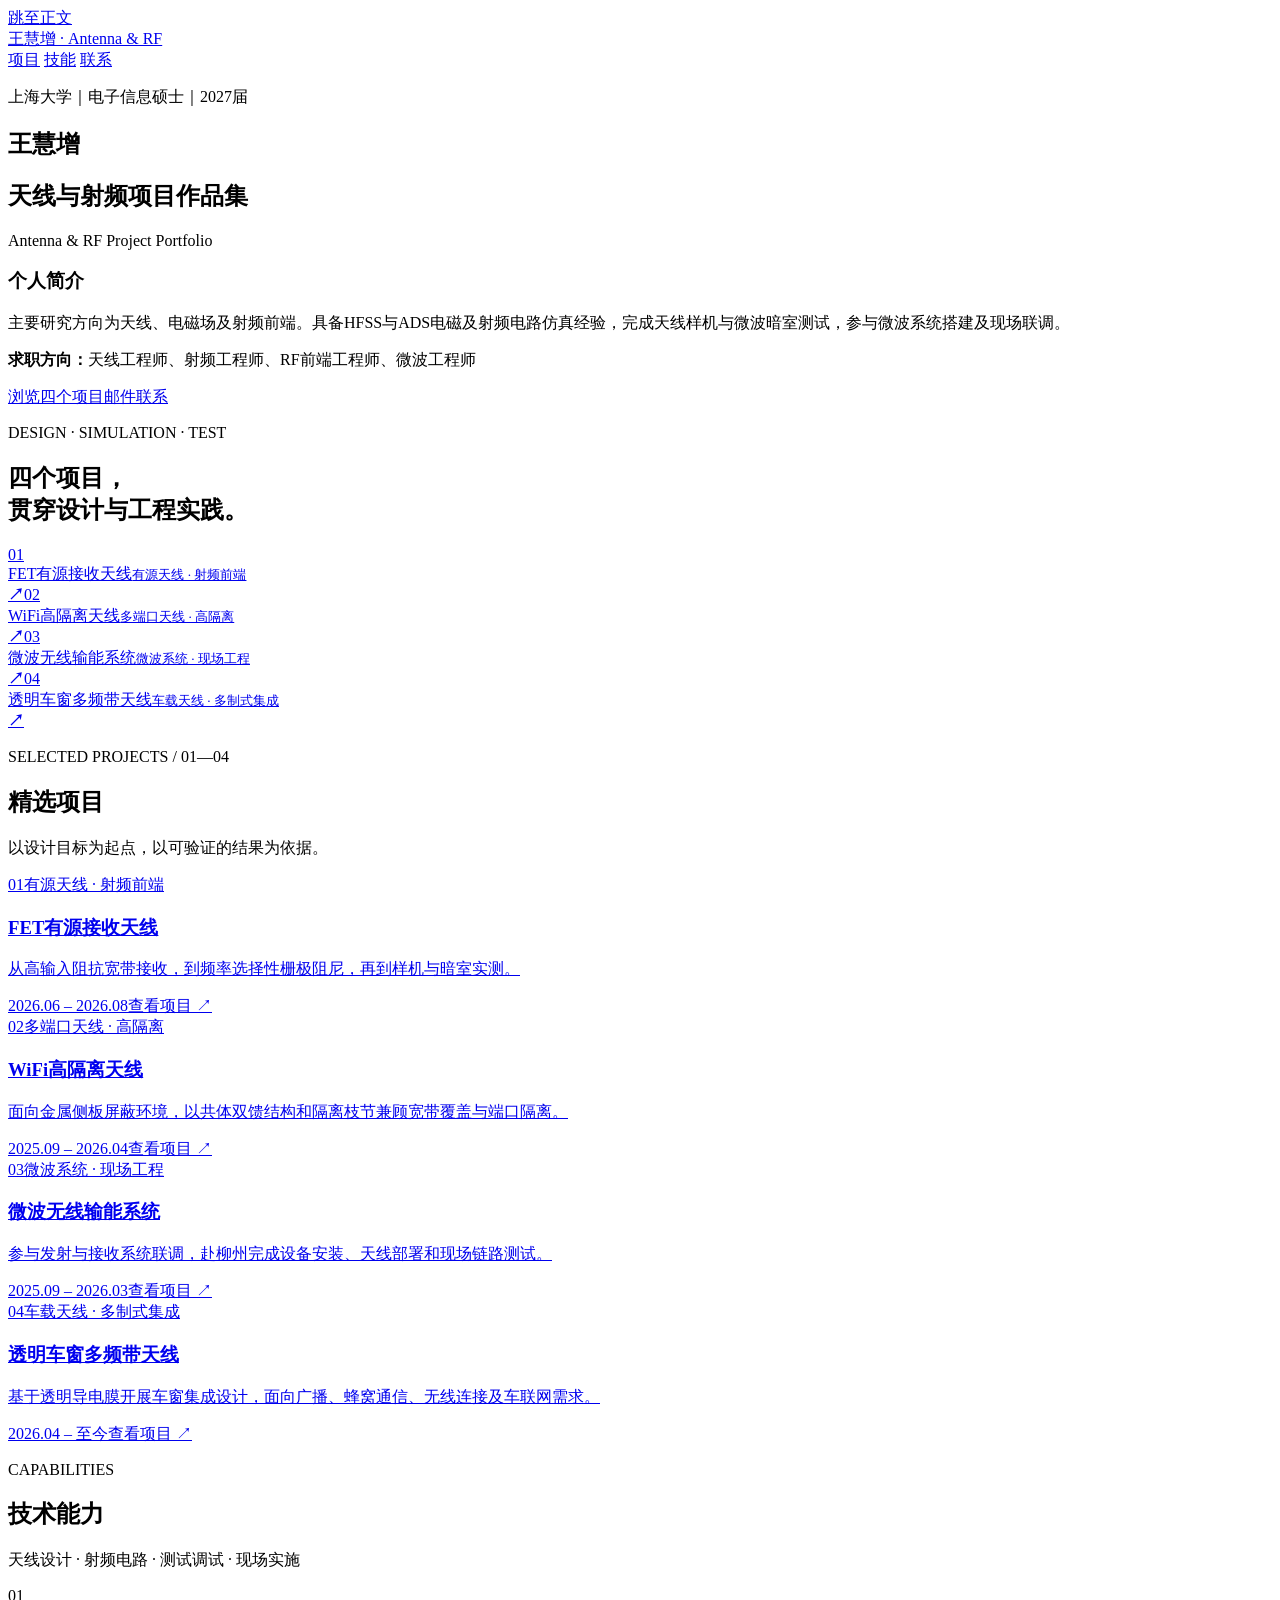
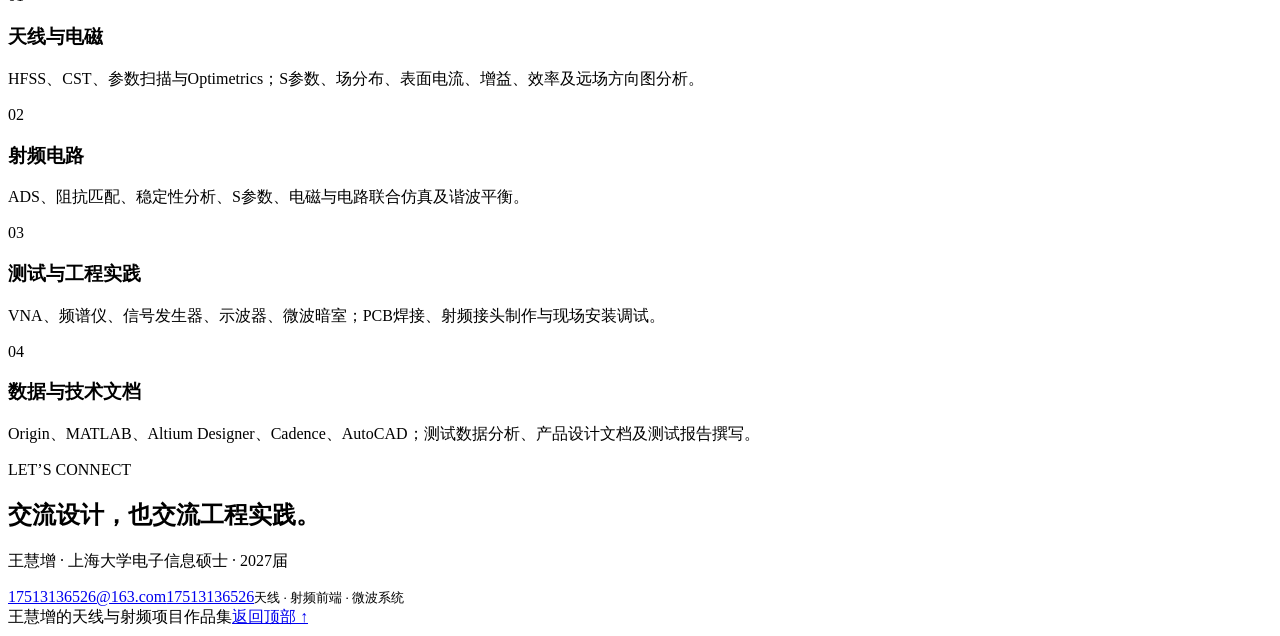
==== index.html @ b1d3c4d5 "Add root homepage, 404 and Pages deployment documentation" ====
<!doctype html>
<html lang="zh-CN">
<head>
<meta charset="utf-8">
<meta name="viewport" content="width=device-width, initial-scale=1">
<meta name="description" content="王慧增，上海大学电子信息硕士，2027届，天线、射频、RF前端及微波项目作品集。">
<meta name="theme-color" content="#183c60">
<title>王慧增｜天线与射频项目作品集</title>
<link rel="stylesheet" href="assets/css/style.css">
</head>
<body id="top">
<a class="skip" href="#main">跳至正文</a>
<header class="site-header">
      <div class="header-inner">
        <a class="brand" href="index.html">王慧增 <span>· Antenna &amp; RF</span></a>
        <nav aria-label="主导航">
          <a href="#projects">项目</a>
          <a href="#skills">技能</a>
          <a href="#contact">联系</a>
        </nav>
      </div>
    </header>
<main id="main">
<section class="hero container">
<div class="hero-copy">
          <p class="eyebrow">上海大学｜电子信息硕士｜2027届</p>
          <h1>王慧增</h1>
          <h2 class="portfolio-title">天线与射频项目作品集</h2>
          <p class="portfolio-subtitle" lang="en">Antenna &amp; RF Project Portfolio</p>
          <h3 class="intro-title">个人简介</h3>
          <p class="intro">主要研究方向为天线、电磁场及射频前端。具备HFSS与ADS电磁及射频电路仿真经验，完成天线样机与微波暗室测试，参与微波系统搭建及现场联调。</p>
          <p class="roles"><strong>求职方向：</strong>天线工程师、射频工程师、RF前端工程师、微波工程师</p>
          <div class="actions">
<a class="button primary" href="#projects">浏览四个项目</a><a class="button" href="mailto:17513136526@163.com">邮件联系</a>
</div>
        </div>
<aside class="hero-index" aria-label="项目能力概览">
<p class="eyebrow">DESIGN · SIMULATION · TEST</p>
<h2>四个项目，<br>贯穿设计与工程实践。</h2>
<a href="projects/active-antenna.html"><span>01</span>
<div>FET有源接收天线<small>有源天线 · 射频前端</small>
</div>
<b aria-hidden="true">↗</b></a><a href="projects/wifi-antenna.html"><span>02</span>
<div>WiFi高隔离天线<small>多端口天线 · 高隔离</small>
</div>
<b aria-hidden="true">↗</b></a><a href="projects/microwave-wpt.html"><span>03</span>
<div>微波无线输能系统<small>微波系统 · 现场工程</small>
</div>
<b aria-hidden="true">↗</b></a><a href="projects/vehicle-antenna.html"><span>04</span>
<div>透明车窗多频带天线<small>车载天线 · 多制式集成</small>
</div>
<b aria-hidden="true">↗</b></a></aside></section>
<section class="container project-section" id="projects">
<div class="section-heading">
<div>
<p class="eyebrow">SELECTED PROJECTS / 01—04</p>
<h2>精选项目</h2>
</div>
<p>以设计目标为起点，以可验证的结果为依据。</p>
</div>
<div class="project-grid">
<a class="project-card" href="projects/active-antenna.html">
<div class="card-top">
<span class="project-number">01</span><span>有源天线 · 射频前端</span>
</div>
<h3>FET有源接收天线</h3>
<p>从高输入阻抗宽带接收，到频率选择性栅极阻尼，再到样机与暗室实测。</p>
<div class="card-bottom">
<span>2026.06 – 2026.08</span><span class="card-link">查看项目 ↗</span>
</div></a><a class="project-card" href="projects/wifi-antenna.html">
<div class="card-top">
<span class="project-number">02</span><span>多端口天线 · 高隔离</span>
</div>
<h3>WiFi高隔离天线</h3>
<p>面向金属侧板屏蔽环境，以共体双馈结构和隔离枝节兼顾宽带覆盖与端口隔离。</p>
<div class="card-bottom">
<span>2025.09 – 2026.04</span><span class="card-link">查看项目 ↗</span>
</div></a><a class="project-card" href="projects/microwave-wpt.html">
<div class="card-top">
<span class="project-number">03</span><span>微波系统 · 现场工程</span>
</div>
<h3>微波无线输能系统</h3>
<p>参与发射与接收系统联调，赴柳州完成设备安装、天线部署和现场链路测试。</p>
<div class="card-bottom">
<span>2025.09 – 2026.03</span><span class="card-link">查看项目 ↗</span>
</div></a><a class="project-card" href="projects/vehicle-antenna.html">
<div class="card-top">
<span class="project-number">04</span><span>车载天线 · 多制式集成</span>
</div>
<h3>透明车窗多频带天线</h3>
<p>基于透明导电膜开展车窗集成设计，面向广播、蜂窝通信、无线连接及车联网需求。</p>
<div class="card-bottom">
<span>2026.04 – 至今</span><span class="card-link">查看项目 ↗</span>
</div></a>
</div></section>
<section class="skills-section" id="skills">
<div class="container">
<div class="section-heading">
<div>
<p class="eyebrow">CAPABILITIES</p>
<h2>技术能力</h2>
</div>
<p>天线设计 · 射频电路 · 测试调试 · 现场实施</p>
</div>
<div class="skill-grid">
<article><span>01</span>
<h3>天线与电磁</h3>
<p>HFSS、CST、参数扫描与Optimetrics；S参数、场分布、表面电流、增益、效率及远场方向图分析。</p></article><article><span>02</span>
<h3>射频电路</h3>
<p>ADS、阻抗匹配、稳定性分析、S参数、电磁与电路联合仿真及谐波平衡。</p></article><article><span>03</span>
<h3>测试与工程实践</h3>
<p>VNA、频谱仪、信号发生器、示波器、微波暗室；PCB焊接、射频接头制作与现场安装调试。</p></article><article><span>04</span>
<h3>数据与技术文档</h3>
<p>Origin、MATLAB、Altium Designer、Cadence、AutoCAD；测试数据分析、产品设计文档及测试报告撰写。</p></article>
</div>
</div></section></main>
<footer id="contact">
<div class="footer-inner">
<div>
<p class="eyebrow">LET’S CONNECT</p>
<h2>交流设计，也交流工程实践。</h2>
<p>王慧增 · 上海大学电子信息硕士 · 2027届</p>
</div>
<div class="contact">
<a href="mailto:17513136526@163.com">17513136526@163.com</a><a href="tel:17513136526">17513136526</a><small>天线 · 射频前端 · 微波系统</small>
</div>
</div>
<div class="footer-bottom">
<span>王慧增的天线与射频项目作品集</span><a href="#top">返回顶部 ↑</a>
</div></footer>
</body>
</html>
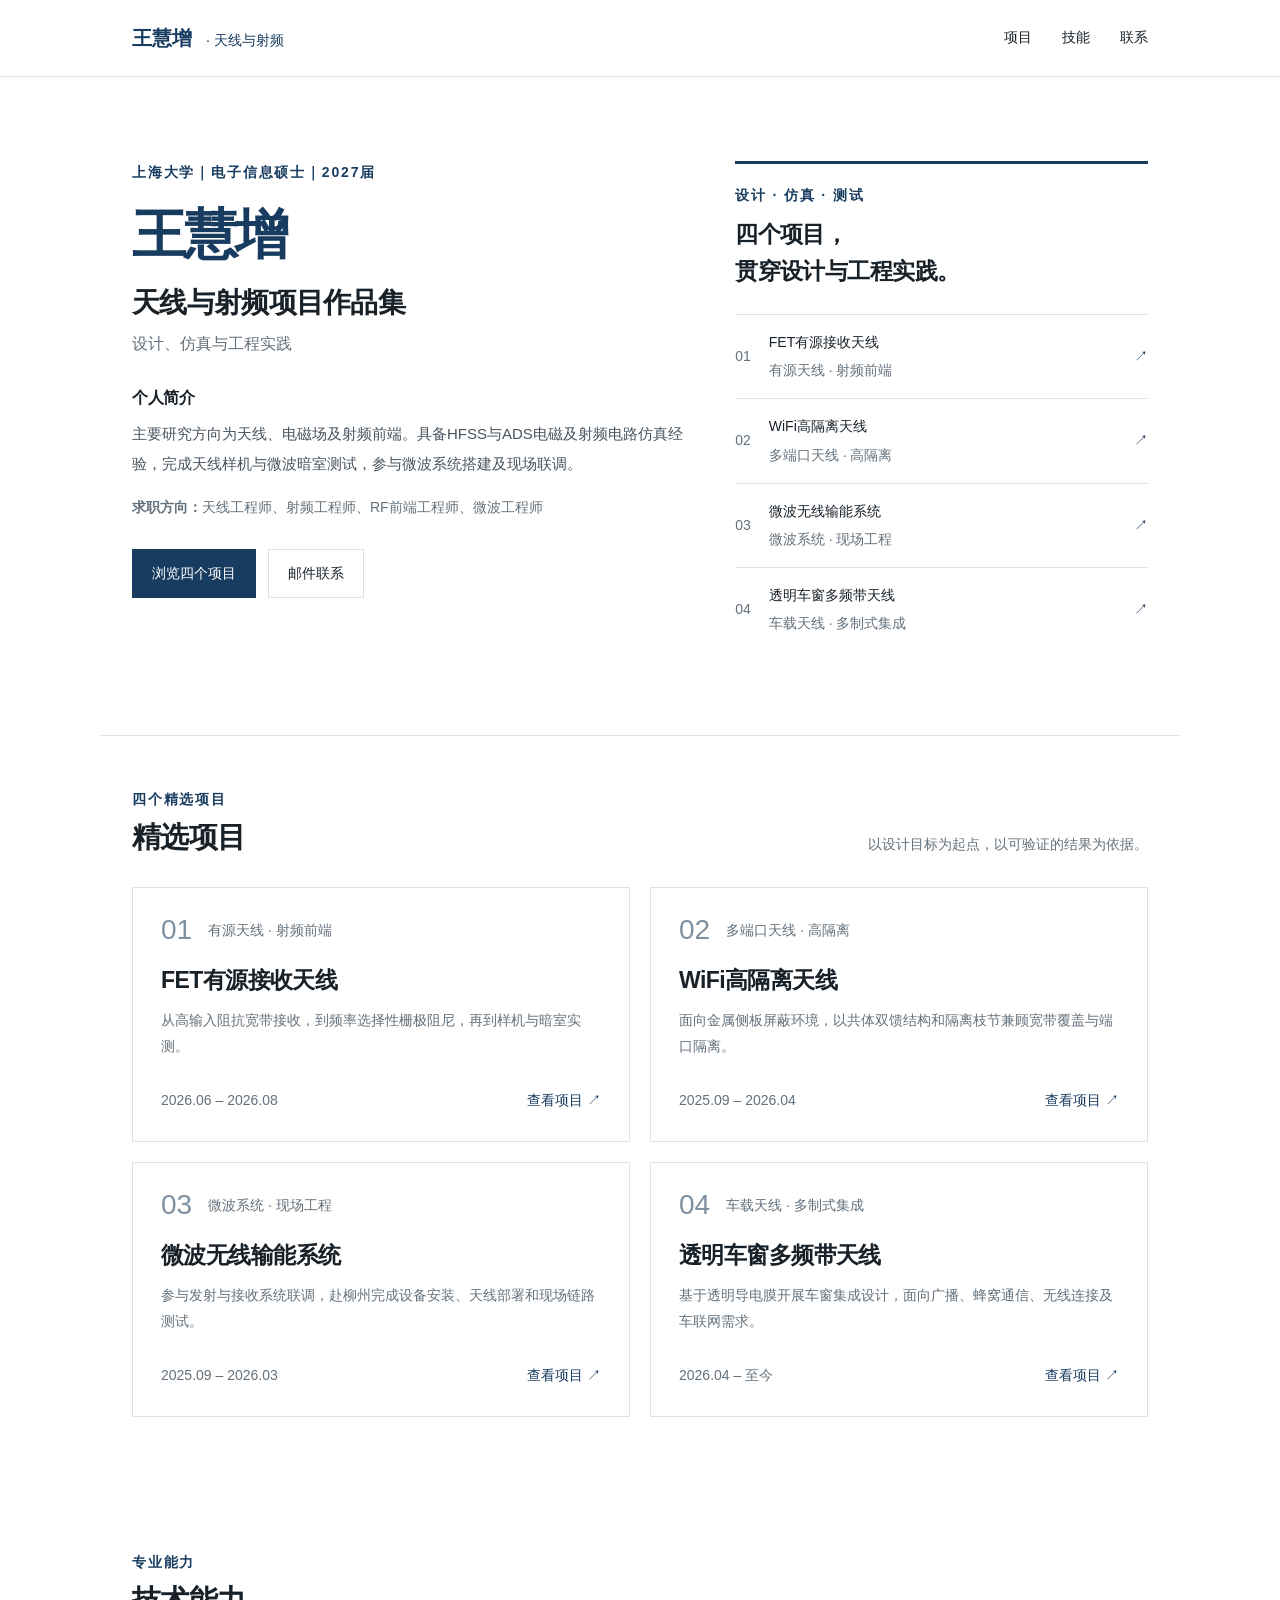
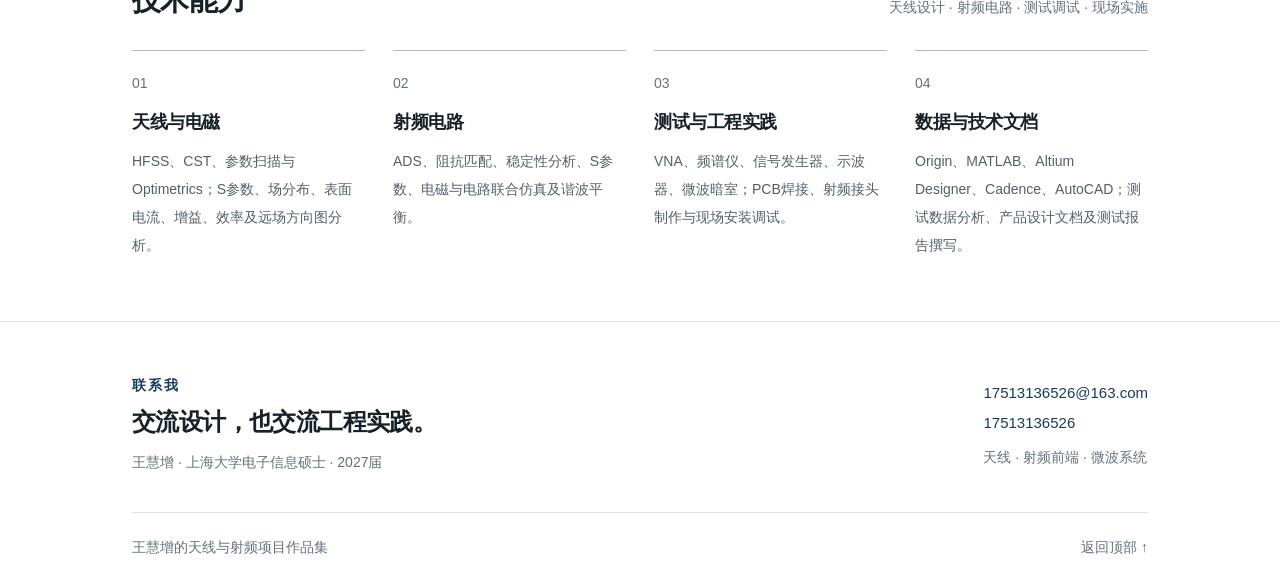
==== commit 546090d6: "将项目目录、文件名及作品集展示内容统一为中文" ====
--- a/index.html
+++ b/index.html
@@ -1,132 +1,132 @@
-<!doctype html>
-<html lang="zh-CN">
-<head>
-<meta charset="utf-8">
-<meta name="viewport" content="width=device-width, initial-scale=1">
-<meta name="description" content="王慧增，上海大学电子信息硕士，2027届，天线、射频、RF前端及微波项目作品集。">
-<meta name="theme-color" content="#183c60">
-<title>王慧增｜天线与射频项目作品集</title>
-<link rel="stylesheet" href="assets/css/style.css">
-</head>
-<body id="top">
-<a class="skip" href="#main">跳至正文</a>
-<header class="site-header">
-      <div class="header-inner">
-        <a class="brand" href="index.html">王慧增 <span>· Antenna &amp; RF</span></a>
-        <nav aria-label="主导航">
-          <a href="#projects">项目</a>
-          <a href="#skills">技能</a>
-          <a href="#contact">联系</a>
-        </nav>
-      </div>
-    </header>
-<main id="main">
-<section class="hero container">
-<div class="hero-copy">
-          <p class="eyebrow">上海大学｜电子信息硕士｜2027届</p>
-          <h1>王慧增</h1>
-          <h2 class="portfolio-title">天线与射频项目作品集</h2>
-          <p class="portfolio-subtitle" lang="en">Antenna &amp; RF Project Portfolio</p>
-          <h3 class="intro-title">个人简介</h3>
-          <p class="intro">主要研究方向为天线、电磁场及射频前端。具备HFSS与ADS电磁及射频电路仿真经验，完成天线样机与微波暗室测试，参与微波系统搭建及现场联调。</p>
-          <p class="roles"><strong>求职方向：</strong>天线工程师、射频工程师、RF前端工程师、微波工程师</p>
-          <div class="actions">
-<a class="button primary" href="#projects">浏览四个项目</a><a class="button" href="mailto:17513136526@163.com">邮件联系</a>
-</div>
-        </div>
-<aside class="hero-index" aria-label="项目能力概览">
-<p class="eyebrow">DESIGN · SIMULATION · TEST</p>
-<h2>四个项目，<br>贯穿设计与工程实践。</h2>
-<a href="projects/active-antenna.html"><span>01</span>
-<div>FET有源接收天线<small>有源天线 · 射频前端</small>
-</div>
-<b aria-hidden="true">↗</b></a><a href="projects/wifi-antenna.html"><span>02</span>
-<div>WiFi高隔离天线<small>多端口天线 · 高隔离</small>
-</div>
-<b aria-hidden="true">↗</b></a><a href="projects/microwave-wpt.html"><span>03</span>
-<div>微波无线输能系统<small>微波系统 · 现场工程</small>
-</div>
-<b aria-hidden="true">↗</b></a><a href="projects/vehicle-antenna.html"><span>04</span>
-<div>透明车窗多频带天线<small>车载天线 · 多制式集成</small>
-</div>
-<b aria-hidden="true">↗</b></a></aside></section>
-<section class="container project-section" id="projects">
-<div class="section-heading">
-<div>
-<p class="eyebrow">SELECTED PROJECTS / 01—04</p>
-<h2>精选项目</h2>
-</div>
-<p>以设计目标为起点，以可验证的结果为依据。</p>
-</div>
-<div class="project-grid">
-<a class="project-card" href="projects/active-antenna.html">
-<div class="card-top">
-<span class="project-number">01</span><span>有源天线 · 射频前端</span>
-</div>
-<h3>FET有源接收天线</h3>
-<p>从高输入阻抗宽带接收，到频率选择性栅极阻尼，再到样机与暗室实测。</p>
-<div class="card-bottom">
-<span>2026.06 – 2026.08</span><span class="card-link">查看项目 ↗</span>
-</div></a><a class="project-card" href="projects/wifi-antenna.html">
-<div class="card-top">
-<span class="project-number">02</span><span>多端口天线 · 高隔离</span>
-</div>
-<h3>WiFi高隔离天线</h3>
-<p>面向金属侧板屏蔽环境，以共体双馈结构和隔离枝节兼顾宽带覆盖与端口隔离。</p>
-<div class="card-bottom">
-<span>2025.09 – 2026.04</span><span class="card-link">查看项目 ↗</span>
-</div></a><a class="project-card" href="projects/microwave-wpt.html">
-<div class="card-top">
-<span class="project-number">03</span><span>微波系统 · 现场工程</span>
-</div>
-<h3>微波无线输能系统</h3>
-<p>参与发射与接收系统联调，赴柳州完成设备安装、天线部署和现场链路测试。</p>
-<div class="card-bottom">
-<span>2025.09 – 2026.03</span><span class="card-link">查看项目 ↗</span>
-</div></a><a class="project-card" href="projects/vehicle-antenna.html">
-<div class="card-top">
-<span class="project-number">04</span><span>车载天线 · 多制式集成</span>
-</div>
-<h3>透明车窗多频带天线</h3>
-<p>基于透明导电膜开展车窗集成设计，面向广播、蜂窝通信、无线连接及车联网需求。</p>
-<div class="card-bottom">
-<span>2026.04 – 至今</span><span class="card-link">查看项目 ↗</span>
-</div></a>
-</div></section>
-<section class="skills-section" id="skills">
-<div class="container">
-<div class="section-heading">
-<div>
-<p class="eyebrow">CAPABILITIES</p>
-<h2>技术能力</h2>
-</div>
-<p>天线设计 · 射频电路 · 测试调试 · 现场实施</p>
-</div>
-<div class="skill-grid">
-<article><span>01</span>
-<h3>天线与电磁</h3>
-<p>HFSS、CST、参数扫描与Optimetrics；S参数、场分布、表面电流、增益、效率及远场方向图分析。</p></article><article><span>02</span>
-<h3>射频电路</h3>
-<p>ADS、阻抗匹配、稳定性分析、S参数、电磁与电路联合仿真及谐波平衡。</p></article><article><span>03</span>
-<h3>测试与工程实践</h3>
-<p>VNA、频谱仪、信号发生器、示波器、微波暗室；PCB焊接、射频接头制作与现场安装调试。</p></article><article><span>04</span>
-<h3>数据与技术文档</h3>
-<p>Origin、MATLAB、Altium Designer、Cadence、AutoCAD；测试数据分析、产品设计文档及测试报告撰写。</p></article>
-</div>
-</div></section></main>
-<footer id="contact">
-<div class="footer-inner">
-<div>
-<p class="eyebrow">LET’S CONNECT</p>
-<h2>交流设计，也交流工程实践。</h2>
-<p>王慧增 · 上海大学电子信息硕士 · 2027届</p>
-</div>
-<div class="contact">
-<a href="mailto:17513136526@163.com">17513136526@163.com</a><a href="tel:17513136526">17513136526</a><small>天线 · 射频前端 · 微波系统</small>
-</div>
-</div>
-<div class="footer-bottom">
-<span>王慧增的天线与射频项目作品集</span><a href="#top">返回顶部 ↑</a>
-</div></footer>
-</body>
-</html>
+<!doctype html>
+<html lang="zh-CN">
+<head>
+<meta charset="utf-8">
+<meta name="viewport" content="width=device-width, initial-scale=1">
+<meta name="description" content="王慧增，上海大学电子信息硕士，2027届，天线、射频、RF前端及微波项目作品集。">
+<meta name="theme-color" content="#183c60">
+<title>王慧增｜天线与射频项目作品集</title>
+<link rel="stylesheet" href="资源/样式/网站样式.css">
+</head>
+<body id="top">
+<a class="skip" href="#main">跳至正文</a>
+<header class="site-header">
+      <div class="header-inner">
+        <a class="brand" href="index.html">王慧增 <span>· 天线与射频</span></a>
+        <nav aria-label="主导航">
+          <a href="#projects">项目</a>
+          <a href="#skills">技能</a>
+          <a href="#contact">联系</a>
+        </nav>
+      </div>
+    </header>
+<main id="main">
+<section class="hero container">
+<div class="hero-copy">
+          <p class="eyebrow">上海大学｜电子信息硕士｜2027届</p>
+          <h1>王慧增</h1>
+          <h2 class="portfolio-title">天线与射频项目作品集</h2>
+          <p class="portfolio-subtitle">设计、仿真与工程实践</p>
+          <h3 class="intro-title">个人简介</h3>
+          <p class="intro">主要研究方向为天线、电磁场及射频前端。具备HFSS与ADS电磁及射频电路仿真经验，完成天线样机与微波暗室测试，参与微波系统搭建及现场联调。</p>
+          <p class="roles"><strong>求职方向：</strong>天线工程师、射频工程师、RF前端工程师、微波工程师</p>
+          <div class="actions">
+<a class="button primary" href="#projects">浏览四个项目</a><a class="button" href="mailto:17513136526@163.com">邮件联系</a>
+</div>
+        </div>
+<aside class="hero-index" aria-label="项目能力概览">
+<p class="eyebrow">设计 · 仿真 · 测试</p>
+<h2>四个项目，<br>贯穿设计与工程实践。</h2>
+<a href="项目/有源接收天线.html"><span>01</span>
+<div>FET有源接收天线<small>有源天线 · 射频前端</small>
+</div>
+<b aria-hidden="true">↗</b></a><a href="项目/无线网络高隔离天线.html"><span>02</span>
+<div>WiFi高隔离天线<small>多端口天线 · 高隔离</small>
+</div>
+<b aria-hidden="true">↗</b></a><a href="项目/微波无线输能.html"><span>03</span>
+<div>微波无线输能系统<small>微波系统 · 现场工程</small>
+</div>
+<b aria-hidden="true">↗</b></a><a href="项目/车载透明天线.html"><span>04</span>
+<div>透明车窗多频带天线<small>车载天线 · 多制式集成</small>
+</div>
+<b aria-hidden="true">↗</b></a></aside></section>
+<section class="container project-section" id="projects">
+<div class="section-heading">
+<div>
+<p class="eyebrow">四个精选项目</p>
+<h2>精选项目</h2>
+</div>
+<p>以设计目标为起点，以可验证的结果为依据。</p>
+</div>
+<div class="project-grid">
+<a class="project-card" href="项目/有源接收天线.html">
+<div class="card-top">
+<span class="project-number">01</span><span>有源天线 · 射频前端</span>
+</div>
+<h3>FET有源接收天线</h3>
+<p>从高输入阻抗宽带接收，到频率选择性栅极阻尼，再到样机与暗室实测。</p>
+<div class="card-bottom">
+<span>2026.06 – 2026.08</span><span class="card-link">查看项目 ↗</span>
+</div></a><a class="project-card" href="项目/无线网络高隔离天线.html">
+<div class="card-top">
+<span class="project-number">02</span><span>多端口天线 · 高隔离</span>
+</div>
+<h3>WiFi高隔离天线</h3>
+<p>面向金属侧板屏蔽环境，以共体双馈结构和隔离枝节兼顾宽带覆盖与端口隔离。</p>
+<div class="card-bottom">
+<span>2025.09 – 2026.04</span><span class="card-link">查看项目 ↗</span>
+</div></a><a class="project-card" href="项目/微波无线输能.html">
+<div class="card-top">
+<span class="project-number">03</span><span>微波系统 · 现场工程</span>
+</div>
+<h3>微波无线输能系统</h3>
+<p>参与发射与接收系统联调，赴柳州完成设备安装、天线部署和现场链路测试。</p>
+<div class="card-bottom">
+<span>2025.09 – 2026.03</span><span class="card-link">查看项目 ↗</span>
+</div></a><a class="project-card" href="项目/车载透明天线.html">
+<div class="card-top">
+<span class="project-number">04</span><span>车载天线 · 多制式集成</span>
+</div>
+<h3>透明车窗多频带天线</h3>
+<p>基于透明导电膜开展车窗集成设计，面向广播、蜂窝通信、无线连接及车联网需求。</p>
+<div class="card-bottom">
+<span>2026.04 – 至今</span><span class="card-link">查看项目 ↗</span>
+</div></a>
+</div></section>
+<section class="skills-section" id="skills">
+<div class="container">
+<div class="section-heading">
+<div>
+<p class="eyebrow">专业能力</p>
+<h2>技术能力</h2>
+</div>
+<p>天线设计 · 射频电路 · 测试调试 · 现场实施</p>
+</div>
+<div class="skill-grid">
+<article><span>01</span>
+<h3>天线与电磁</h3>
+<p>HFSS、CST、参数扫描与Optimetrics；S参数、场分布、表面电流、增益、效率及远场方向图分析。</p></article><article><span>02</span>
+<h3>射频电路</h3>
+<p>ADS、阻抗匹配、稳定性分析、S参数、电磁与电路联合仿真及谐波平衡。</p></article><article><span>03</span>
+<h3>测试与工程实践</h3>
+<p>VNA、频谱仪、信号发生器、示波器、微波暗室；PCB焊接、射频接头制作与现场安装调试。</p></article><article><span>04</span>
+<h3>数据与技术文档</h3>
+<p>Origin、MATLAB、Altium Designer、Cadence、AutoCAD；测试数据分析、产品设计文档及测试报告撰写。</p></article>
+</div>
+</div></section></main>
+<footer id="contact">
+<div class="footer-inner">
+<div>
+<p class="eyebrow">联系我</p>
+<h2>交流设计，也交流工程实践。</h2>
+<p>王慧增 · 上海大学电子信息硕士 · 2027届</p>
+</div>
+<div class="contact">
+<a href="mailto:17513136526@163.com">17513136526@163.com</a><a href="tel:17513136526">17513136526</a><small>天线 · 射频前端 · 微波系统</small>
+</div>
+</div>
+<div class="footer-bottom">
+<span>王慧增的天线与射频项目作品集</span><a href="#top">返回顶部 ↑</a>
+</div></footer>
+</body>
+</html>
--- a/资源/样式/网站样式.css
+++ b/资源/样式/网站样式.css
@@ -0,0 +1,290 @@
+:root{--navy:#183c60;--ink:#182028;--muted:#64717c;--line:#dce2e7;--paper:#f5f7f9;--max:1080px}
+*{box-sizing:border-box}
+html{scroll-behavior:auto;scroll-padding-top:100px}
+body{margin:0;color:var(--ink);background:#fff;font-family:Arial,"Microsoft YaHei","Noto Sans SC",sans-serif;font-size:16px;line-height:1.8}
+a{color:inherit;text-decoration:none}
+button{font:inherit}
+a,button{-webkit-tap-highlight-color:transparent}
+a:focus-visible,button:focus-visible{outline:3px solid #337aaf;outline-offset:5px}
+h1,h2,h3,p,ul,dl,figure{margin:0}
+h1,h2,h3{font-weight:650;line-height:1.4;letter-spacing:-.025em}
+p+ p{margin-top:14px}
+ul{padding-left:22px}
+strong,b{font-weight:650}
+.container{max-width:var(--max);margin:auto;padding-left:32px;padding-right:32px}
+.skip{position:fixed;top:-100px;left:20px;background:var(--navy);color:white;padding:12px 20px;z-index:99}
+.skip:focus{top:10px}
+.site-header{position:sticky;top:0;background:rgba(255,255,255,.97);border-bottom:1px solid var(--line);z-index:10}
+.header-inner{max-width:var(--max);margin:auto;padding:20px 32px;display:flex;align-items:center;justify-content:space-between;gap:24px}
+.brand{display:flex;align-items:baseline;gap:14px;color:var(--navy);font-size:20px;font-weight:700;white-space:nowrap}
+.brand span{font-size:14px;letter-spacing:.16em;font-weight:500;color:var(--muted)}
+.site-header nav{display:flex;gap:30px;font-size:14px}
+.site-header nav a{border-bottom:1px solid transparent;padding:4px 0}
+.site-header nav a:hover,.site-header nav a[aria-current]{color:var(--navy);border-color:var(--navy)}
+.eyebrow{font-size:14px;line-height:1.6;letter-spacing:.13em;font-weight:600;color:var(--navy)}
+.hero{display:grid;grid-template-columns:1.35fr 1fr;gap:72px;padding-top:84px;padding-bottom:84px}
+.hero h1{font-size:clamp(34px,3.3vw,48px);line-height:1.4;letter-spacing:-.045em;margin:18px 0 24px;color:var(--navy)}
+.hero-name{font-size:20px;font-weight:650}
+.hero-name span{display:block;font-size:14px;font-weight:400;color:var(--muted);letter-spacing:.02em;margin-top:3px}
+.intro{max-width:570px;color:#48545f;font-size:15px;line-height:2;margin-top:24px}
+.roles{font-size:14px;color:var(--muted);margin-top:16px}
+.actions{display:flex;flex-wrap:wrap;gap:12px;margin-top:28px}
+.button{display:inline-flex;align-items:center;justify-content:center;gap:28px;font-size:14px;border:1px solid var(--line);padding:11px 19px;min-height:46px;transition:background .15s}
+.button:hover{background:var(--paper)}
+.button.primary{background:var(--navy);color:#fff;border-color:var(--navy)}
+.button.primary:hover{background:#24527c}
+.hero-index{border-top:3px solid var(--navy);padding-top:20px;align-self:center}
+.hero-index h2{font-size:23px;line-height:1.6;margin:10px 0 24px}
+.hero-index>a{display:flex;gap:18px;align-items:center;padding:15px 0;border-top:1px solid var(--line);font-size:14px}
+.hero-index>a>span{font-size:14px;color:var(--muted);font-variant-numeric:tabular-nums}
+.hero-index>a>div{flex:1}
+.hero-index small{display:block;font-size:14px;color:var(--muted);margin-top:3px}
+.hero-index b{font-weight:400;color:var(--navy)}
+.hero-index a:hover{color:var(--navy);background:var(--paper)}
+.project-section{border-top:1px solid var(--line);padding-top:52px;padding-bottom:72px}
+.section-heading{display:flex;align-items:end;justify-content:space-between;gap:30px;margin-bottom:30px}
+.section-heading h2{font-size:29px;margin-top:6px}
+.section-heading>p{font-size:14px;color:var(--muted)}
+.project-grid{display:grid;grid-template-columns:1fr 1fr;gap:20px}
+.project-card{border:1px solid var(--line);padding:28px;display:flex;flex-direction:column;transition:border-color .2s,background .2s;min-height:255px}
+.project-card:hover{border-color:var(--navy);background:#fbfcfd}
+.card-top{display:flex;align-items:center;gap:16px;font-size:14px;color:var(--muted)}
+.project-number{font-size:28px;line-height:1;color:#7e91a2;font-weight:400}
+.project-card h3{font-size:23px;margin:20px 0 10px}
+.project-card>p{color:var(--muted);font-size:14px;line-height:1.9;max-width:460px}
+.card-bottom{display:flex;justify-content:space-between;gap:12px;align-items:center;margin-top:auto;padding-top:24px;font-size:14px;color:var(--muted)}
+.card-link{color:var(--navy);font-size:14px}
+.skills-section{background:#fff;padding:62px 0}
+.skill-grid{display:grid;grid-template-columns:repeat(4,1fr);gap:28px}
+.skill-grid article{border-top:1px solid #aabac8;padding-top:18px}
+.skill-grid article>span{font-size:14px;color:var(--muted)}
+.skill-grid h3{font-size:18px;margin:12px 0}
+.skill-grid p{font-size:14px;line-height:2;color:#52606b}
+footer{border-top:1px solid var(--line);padding:52px 32px 0}
+.footer-inner,.footer-bottom{max-width:1016px;margin:auto}
+.footer-inner{display:flex;gap:40px;justify-content:space-between;align-items:center}
+.footer-inner h2{font-size:24px;margin:8px 0 12px}
+.footer-inner p:not(.eyebrow){font-size:14px;color:var(--muted)}
+.contact{display:flex;flex-direction:column;align-items:flex-start;gap:3px}
+.contact a{font-size:15px;color:var(--navy)}
+.contact a:hover{text-decoration:underline}
+.contact small{font-size:14px;color:var(--muted);margin-top:6px}
+.footer-bottom{border-top:1px solid var(--line);padding:22px 0;margin-top:36px;display:flex;justify-content:space-between;gap:20px;font-size:14px;color:var(--muted)}
+.back-link{display:inline-block;margin-top:35px;font-size:14px;color:var(--muted)}
+.back-link:hover{color:var(--navy)}
+.project-hero{padding:32px 0 46px;border-bottom:1px solid var(--line)}
+.project-hero h1{max-width:900px;font-size:clamp(28px,3.3vw,44px);line-height:1.45;color:var(--navy);margin:14px 0 20px}
+.project-summary{max-width:750px;color:#56636f;font-size:17px}
+.project-date{font-size:14px;color:var(--muted);margin-top:18px}
+.tags{display:flex;gap:8px;list-style:none;padding:0;flex-wrap:wrap;margin-top:18px}
+.tags li{background:var(--paper);padding:3px 10px;font-size:14px;color:var(--muted)}
+.metrics{display:grid;grid-template-columns:repeat(3,1fr);margin-top:38px;border-top:1px solid var(--line);padding-top:24px}
+.metrics>div{padding:0 20px;border-right:1px solid var(--line);display:flex;flex-direction:column-reverse;gap:6px}
+.metrics>div:first-child{padding-left:0}
+.metrics>div:last-child{border:0}
+.metrics dt{font-size:14px;color:var(--muted)}
+.metrics dd{font-size:26px;font-weight:650;line-height:1.45;margin:0;letter-spacing:-.03em}
+.detail-layout{display:grid;grid-template-columns:180px minmax(0,1fr);gap:56px;padding-top:44px}
+.toc{position:sticky;top:112px;align-self:start}
+.toc nav{display:flex;flex-direction:column;margin-top:16px}
+.toc a{font-size:14px;color:var(--muted);border-left:1px solid var(--line);padding:9px 14px}
+.toc a:hover,.toc a.is-active{color:var(--navy);border-color:var(--navy);background:var(--paper)}
+.detail-content{min-width:0}
+.detail-content>section{margin-bottom:48px;scroll-margin-top:108px}
+.detail-content h2{font-size:26px;color:var(--navy);margin-bottom:18px}
+.detail-content h3{font-size:18px;margin-bottom:16px}
+.detail-content p,.work-list{font-size:15px;line-height:2;color:#45525e}
+.work-list li{padding-left:5px;margin-bottom:10px}
+.formula{padding:16px 20px;border-left:2px solid var(--navy);background:var(--paper);font-family:Arial,"Microsoft YaHei","Noto Sans SC",sans-serif;font-size:18px!important;margin-top:20px!important}
+.evidence-heading{margin-bottom:24px}
+.evidence-heading h2{margin-bottom:6px}
+.evidence-heading p{font-size:14px;color:var(--muted)}
+.gallery-group{margin-bottom:30px}
+.gallery{display:grid;grid-template-columns:repeat(2,minmax(0,1fr));gap:22px 18px}
+.gallery.single{grid-template-columns:1fr}
+.media-stage{border:1px solid var(--line);background:#f8fafb;aspect-ratio:4/3;display:flex;align-items:center;justify-content:center;min-width:0;position:relative}
+.single .media-stage{aspect-ratio:16/8}
+.placeholder{text-align:center;max-width:90%;padding:20px}
+.placeholder span{display:block;text-transform:uppercase;font-size:14px;color:#758694;letter-spacing:.12em;margin-bottom:12px}
+.placeholder p{font-size:14px;color:#5b6e7d;line-height:1.7}
+.media figcaption{font-size:14px;line-height:1.8;color:var(--muted);padding-top:10px}
+.media figcaption b{font-size:14px;letter-spacing:.04em;color:var(--navy);margin-right:4px}
+.image-button{border:0;padding:0;width:100%;height:100%;background:white;cursor:zoom-in;display:flex;justify-content:center;align-items:center}
+.image-button img{width:100%;height:100%;object-fit:contain;display:block}
+.result-list{border-top:1px solid var(--line)}
+.result-list>div{display:grid;grid-template-columns:38% minmax(0,1fr);padding:13px 0;border-bottom:1px solid var(--line);gap:16px}
+.result-list dt{color:var(--muted);font-size:14px}
+.result-list dd{font-size:15px;font-weight:650;margin:0}
+.outcome{margin-top:20px!important;margin-bottom:28px}
+.system-flow{list-style:none;display:flex;padding:0;gap:20px;margin-top:24px;align-items:stretch}
+.system-flow li{position:relative;flex:1;min-width:0;border:1px solid #acbdcb;text-align:center;padding:15px 7px;font-size:14px;line-height:1.6;display:flex;justify-content:center;align-items:center}
+.system-flow li:not(:last-child):after{content:'→';position:absolute;right:-18px;color:var(--navy)}
+#method h3{margin-top:24px}
+.project-pagination{display:flex;justify-content:space-between;gap:24px;padding:25px 0 42px;border-top:1px solid var(--line);margin-top:16px}
+.project-pagination a{max-width:48%}
+.project-pagination a:last-child{text-align:right}
+.project-pagination small{display:block;font-size:14px;color:var(--muted);margin-bottom:7px}
+.project-pagination b{font-size:16px;font-weight:500}
+.project-pagination a:hover b{color:var(--navy)}
+.lightbox{border:none;max-width:94vw;max-height:94vh;width:min(1200px,94vw);padding:20px;background:white;overflow:auto}
+.lightbox::backdrop{background:rgba(15,26,37,.85)}
+.lightbox-bar{display:flex;justify-content:space-between;gap:25px;align-items:center;margin-bottom:16px}
+.lightbox-bar p{font-size:14px}
+.close-image{border:1px solid var(--line);background:white;padding:7px 15px;cursor:pointer;white-space:nowrap}
+.lightbox>img{max-height:73vh;max-width:100%;object-fit:contain;display:block;margin:auto}
+.lightbox-caption{font-size:14px;color:var(--muted);margin-top:12px!important}
+body.modal-open{overflow:hidden}
+
+@media(min-width:1500px){.hero{padding-top:100px;padding-bottom:100px}
+}
+@media(max-width:950px){.hero{gap:40px;grid-template-columns:1.2fr 1fr;padding-top:56px;padding-bottom:60px}
+.hero h1{font-size:36px}
+.hero-index h2{font-size:20px}
+.skill-grid{grid-template-columns:1fr 1fr;gap:30px}
+.detail-layout{grid-template-columns:140px minmax(0,1fr);gap:28px}
+.metrics dd{font-size:22px}
+}
+@media(max-width:700px){html{scroll-padding-top:95px}
+.container{padding-left:22px;padding-right:22px}
+.header-inner{padding:16px 22px;gap:18px}
+.brand{font-size:18px}
+.site-header nav{gap:18px;font-size:14px}
+.hero{grid-template-columns:1fr;gap:42px;padding-top:40px;padding-bottom:42px}
+.hero h1{font-size:35px;margin:16px 0 22px}
+.hero-name{font-size:18px}
+.hero-index{padding-top:18px}
+.hero-index h2{font-size:22px}
+.hero-index h2 br{display:none}
+.intro{font-size:14px}
+.roles{font-size:14px}
+.section-heading{display:block;margin-bottom:24px}
+.section-heading h2{font-size:25px}
+.section-heading>p{margin-top:12px;font-size:14px}
+.project-section{padding-top:35px;padding-bottom:42px}
+.project-grid{grid-template-columns:1fr;gap:14px}
+.project-card{padding:24px;min-height:245px}
+.project-card h3{font-size:23px}
+.project-card>p{font-size:14px}
+.skills-section{padding:40px 0}
+.skill-grid{gap:24px 20px}
+.skill-grid h3{font-size:17px}
+.skill-grid p{font-size:14px}
+.footer-inner{display:block}
+.footer-inner h2{font-size:22px}
+.contact{margin-top:28px}
+footer{padding:36px 22px 0}
+.footer-bottom{font-size:14px;align-items:center}
+.back-link{margin-top:24px}
+.project-hero{padding:24px 0 30px}
+.project-hero h1{font-size:30px;margin-bottom:16px}
+.project-summary{font-size:15px}
+.metrics{gap:14px;margin-top:26px;padding-top:20px}
+.metrics>div{border:0;padding:0;justify-content:flex-end}
+.metrics dd{font-size:19px;line-height:1.5;overflow-wrap:anywhere}
+.metrics dt{font-size:14px}
+.detail-layout{display:block;padding-top:24px}
+.toc{position:static;border-bottom:1px solid var(--line);padding-bottom:18px;margin-bottom:30px}
+.toc>.eyebrow{display:none}
+.toc nav{margin:0;flex-direction:row;gap:8px;flex-wrap:wrap}
+.toc a{border:1px solid var(--line);padding:5px 9px;font-size:14px}
+.detail-content>section{margin-bottom:35px}
+.detail-content h2{font-size:23px}
+.detail-content h3{font-size:17px}
+.detail-content p,.work-list{font-size:14px}
+.gallery{grid-template-columns:1fr;gap:20px}
+.single .media-stage{aspect-ratio:4/3}
+.result-list>div{grid-template-columns:36% minmax(0,1fr);gap:12px}
+.result-list dt{font-size:14px}
+.result-list dd{font-size:14px}
+.system-flow{flex-direction:column;gap:20px}
+.system-flow li{padding:12px}
+.system-flow li:not(:last-child):after{content:'↓';right:auto;bottom:-21px}
+.project-pagination b{font-size:14px}
+.project-pagination small{font-size:14px}
+.lightbox{padding:12px}
+.lightbox-bar p{font-size:14px}
+.lightbox-bar{gap:12px}
+}
+@media(prefers-reduced-motion:reduce){html{scroll-behavior:auto}
+*{transition:none!important}
+}
+@media print{.site-header,.toc,.back-link,.project-pagination,.actions,.footer-bottom,.lightbox,.skip{display:none!important}
+body{font-size:10pt}
+html{scroll-padding:0}
+.container{max-width:none;padding:0}
+.hero{padding:0;gap:30px}
+.hero h1{font-size:25pt}
+.project-hero{padding:0}
+.detail-layout{display:block}
+.detail-content>section{break-inside:avoid}
+.media{break-inside:avoid}
+.hero-index{border-top:1px solid}
+.project-grid{grid-template-columns:1fr 1fr}
+.project-card{min-height:0}
+.skills-section{padding:20px 0}
+.skill-grid{grid-template-columns:1fr 1fr}
+.project-section{padding:20px 0}
+.placeholder{padding:10px}
+.media-stage{aspect-ratio:16/8}
+.gallery{grid-template-columns:1fr 1fr}
+footer{padding:20px 0}
+.footer-inner h2{font-size:15pt}
+@page{size:A4;margin:15mm}
+}
+
+
+h1,h2{text-wrap:balance}
+
+
+@media(min-width:701px){.gallery .media:last-child:nth-child(odd){grid-column:1/-1}
+.gallery .media:last-child:nth-child(odd) .media-stage{aspect-ratio:16/8}
+}
+
+
+/* Shared navigation and direct HTML image replacement. */
+.brand span{display:inline;font-size:14px;letter-spacing:0;color:var(--navy)}
+
+.header-inner{flex-wrap:wrap}
+.site-header nav{flex-wrap:wrap}
+
+.hero h1{font-size:54px;margin:14px 0 10px}
+
+.portfolio-title{font-size:28px;color:var(--ink)}
+
+.portfolio-subtitle{font-size:16px;color:var(--muted);margin-top:8px}
+
+.intro-title{font-size:16px;margin-top:28px}
+.intro{margin-top:10px}
+
+.hero{gap:46px}
+.hero-copy,.hero-index,.metrics>div{min-width:0}
+
+.metrics{grid-template-columns:repeat(auto-fit,minmax(150px,1fr));gap:24px}
+
+.metrics>div{padding:0;border:0}
+.metrics dd{overflow-wrap:anywhere}
+
+.project-image{display:block;max-width:100%;width:100%;height:auto;object-fit:contain;margin:auto;border:1px solid var(--line)}
+
+.result-list dd,.contact a{overflow-wrap:anywhere}
+
+@media(max-width:700px){
+ .site-header{position:static}
+.header-inner{gap:12px;padding:16px 22px}
+
+ .brand{font-size:18px;gap:6px}
+.site-header nav{gap:24px;width:100%;font-size:14px}
+
+ .hero h1{font-size:42px}
+.portfolio-title{font-size:25px}
+.portfolio-subtitle{font-size:14px}
+
+ .skill-grid{grid-template-columns:1fr}
+.metrics{grid-template-columns:repeat(auto-fit,minmax(140px,1fr))}
+
+ .metrics dd{font-size:21px}
+.card-bottom{flex-wrap:wrap}
+.footer-bottom{flex-wrap:wrap}
+
+}
+
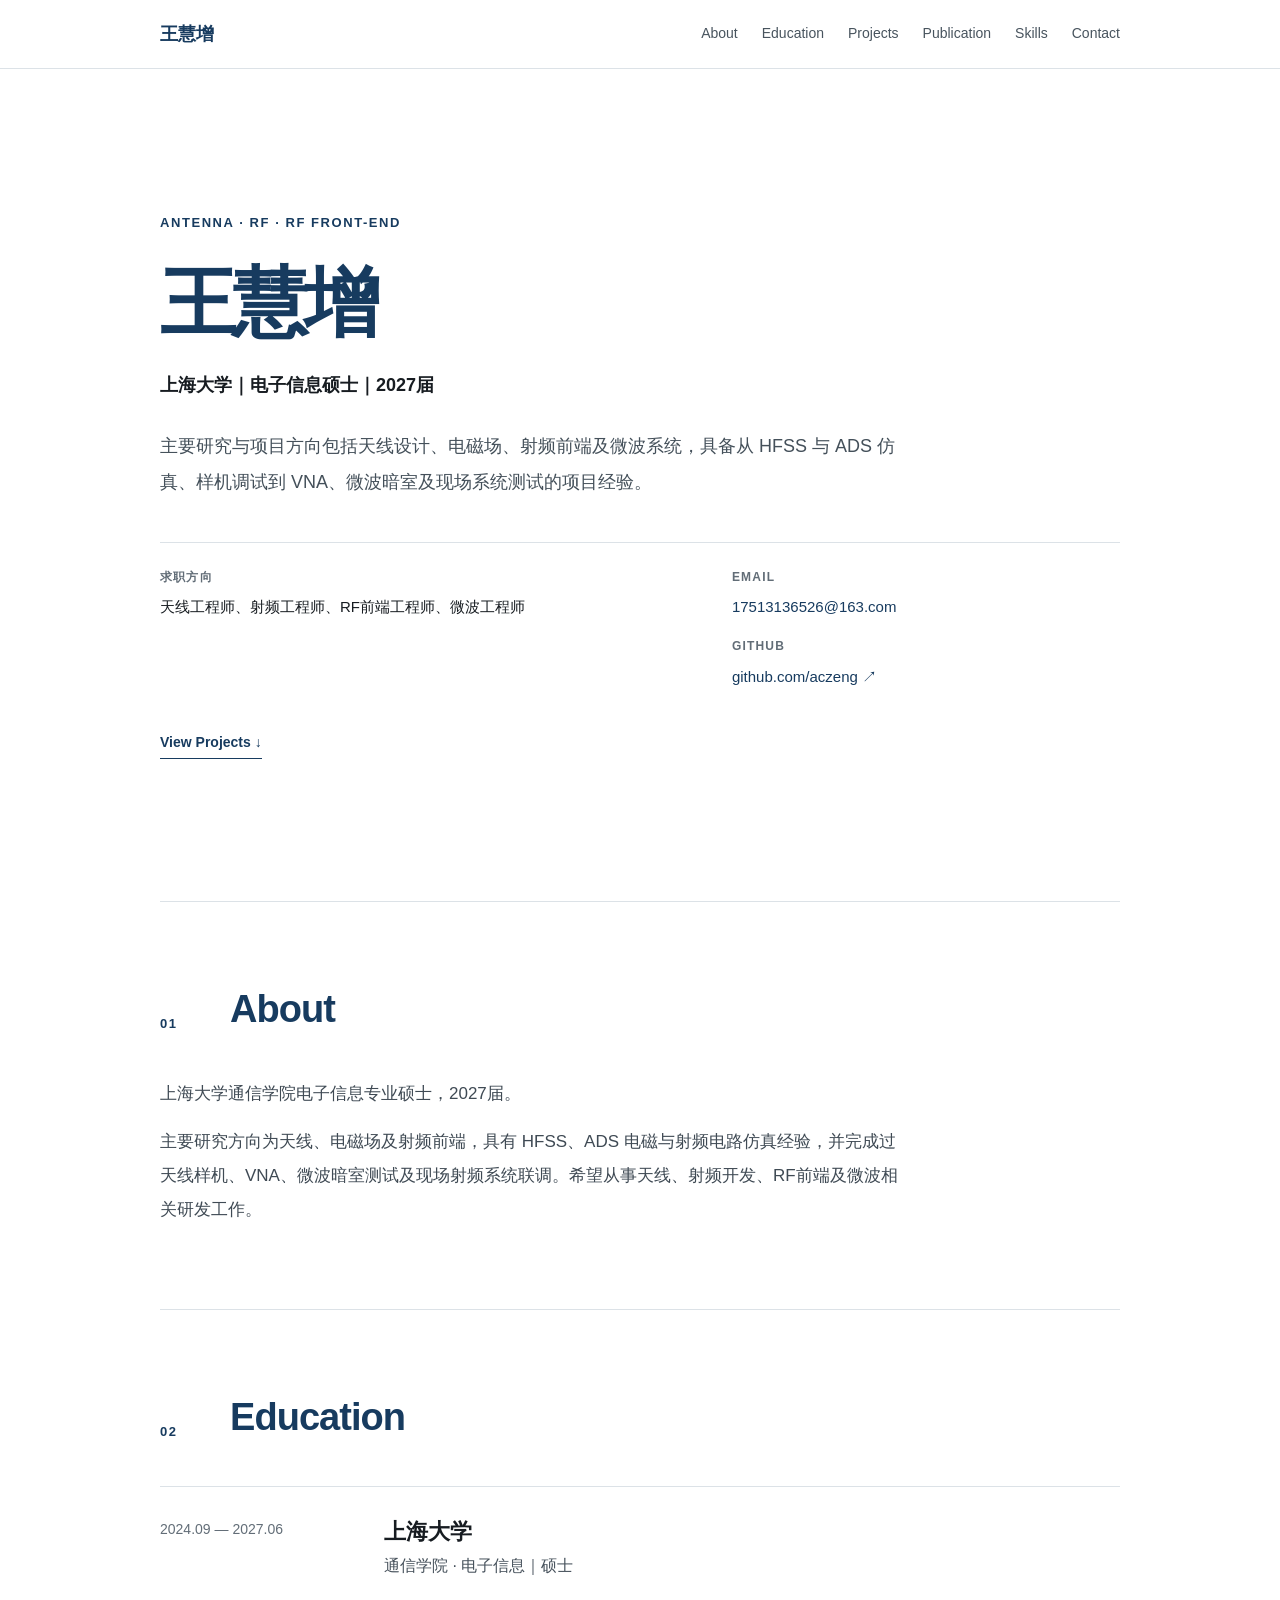
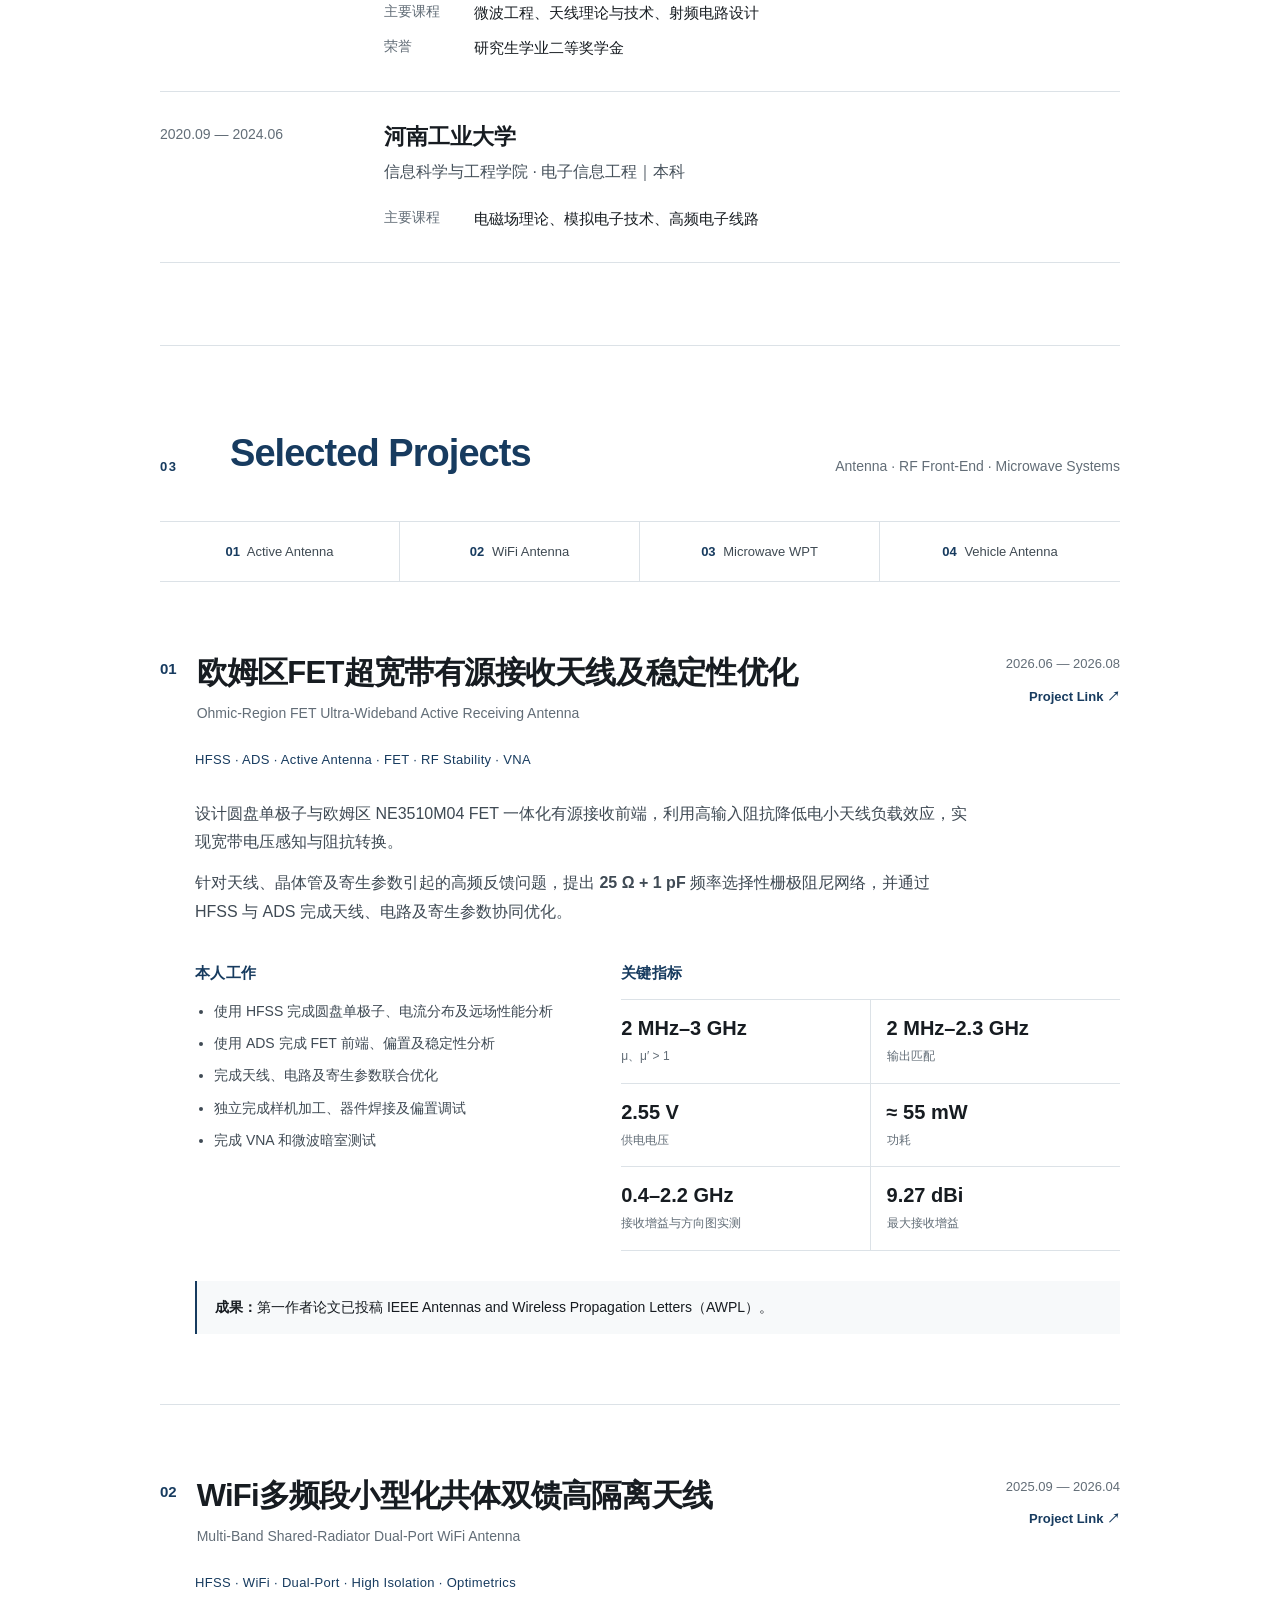
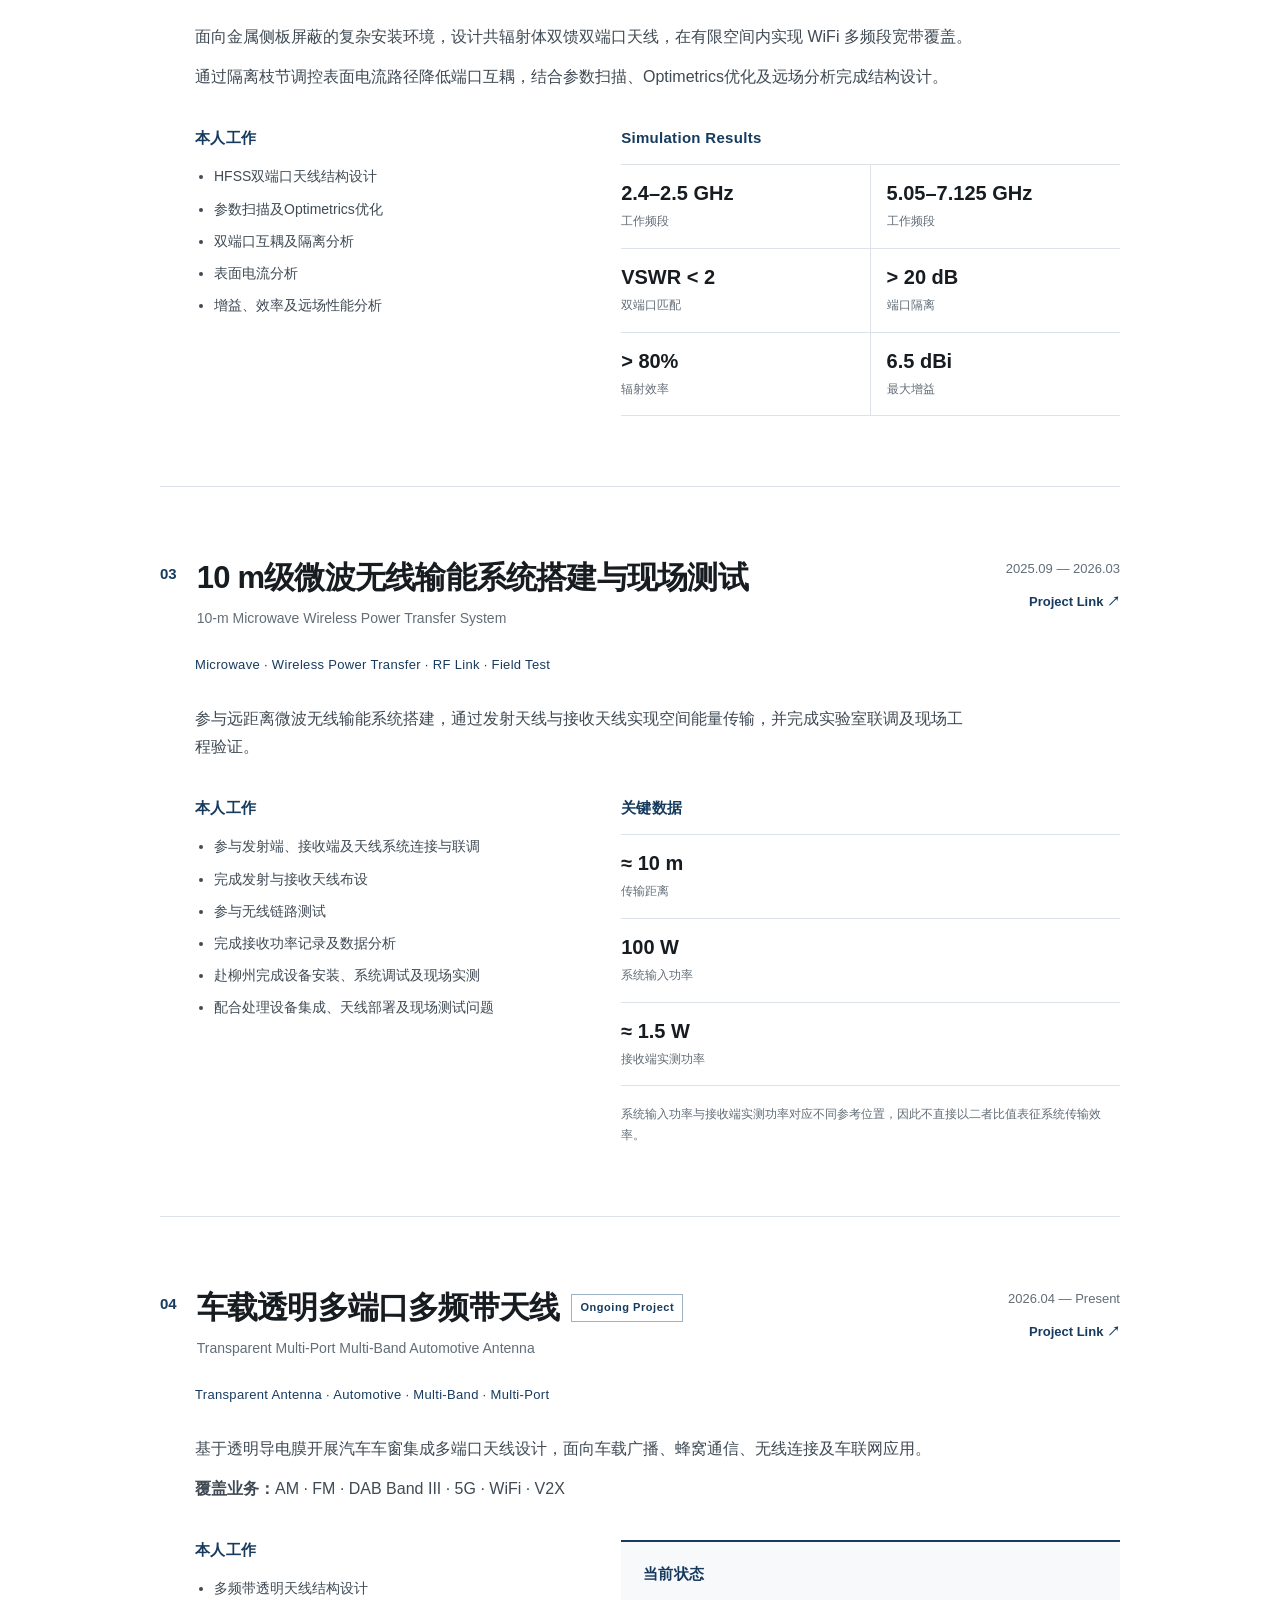
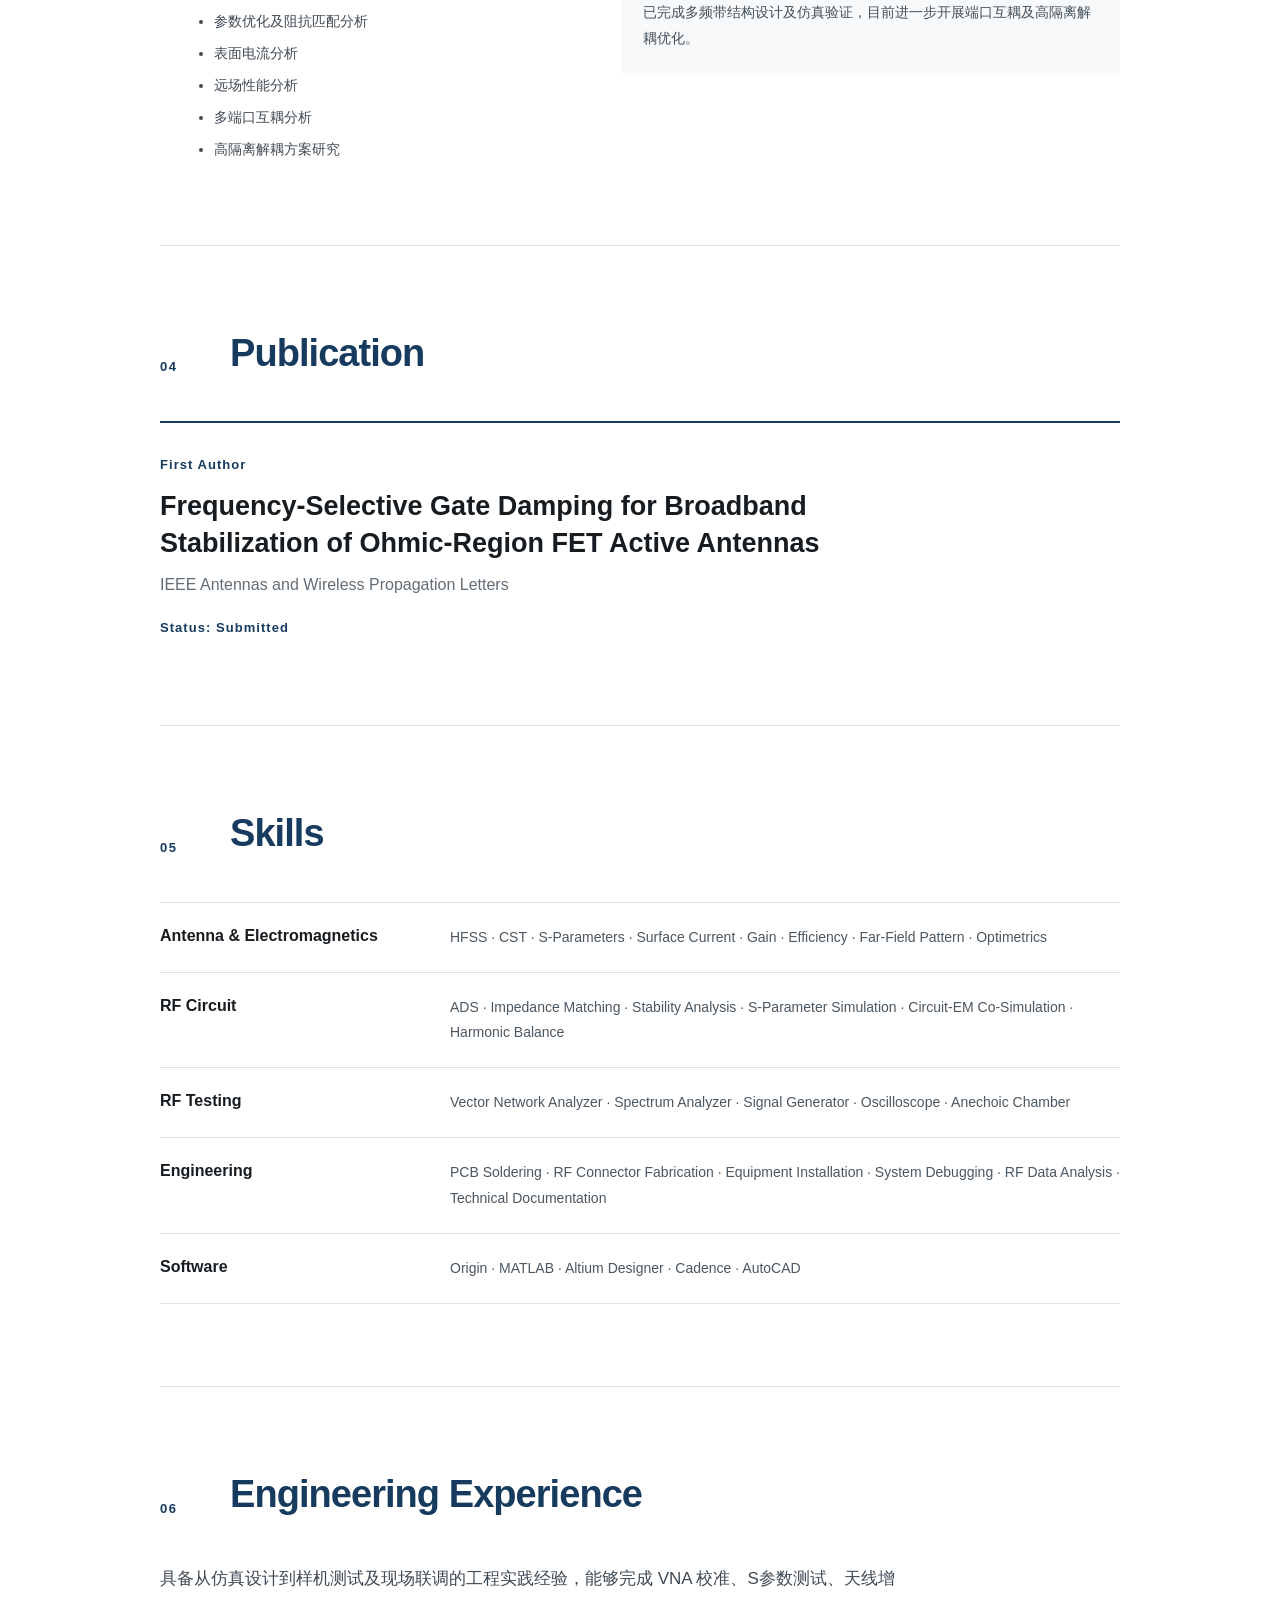
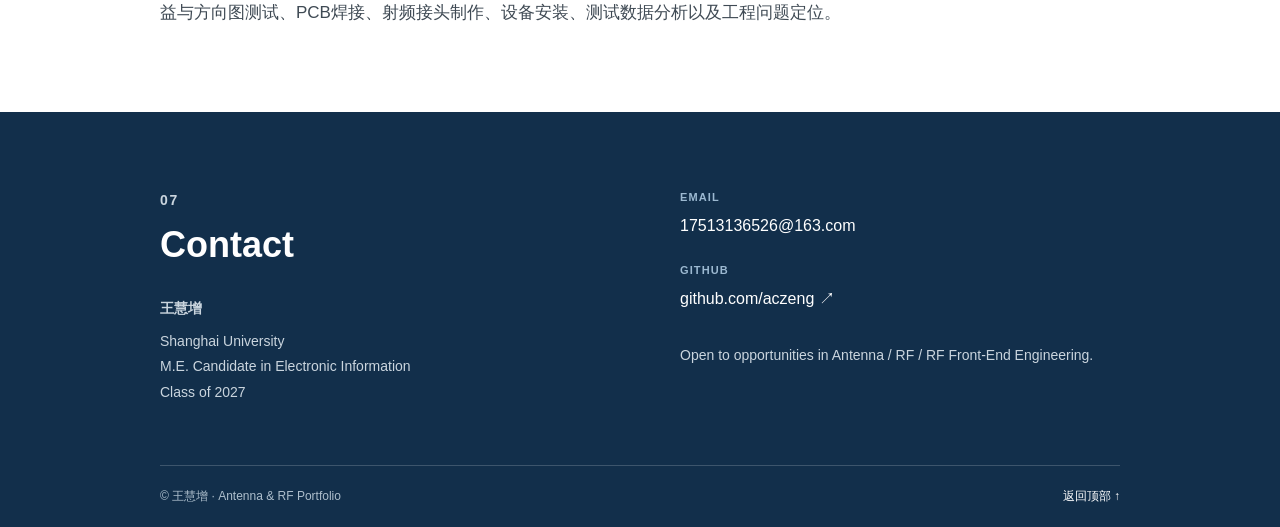
==== commit d930947e: "重构为单页RF作品集并增加项目直达链接" ====
--- a/index.html
+++ b/index.html
@@ -1,132 +1,153 @@
 <!doctype html>
 <html lang="zh-CN">
 <head>
-<meta charset="utf-8">
-<meta name="viewport" content="width=device-width, initial-scale=1">
-<meta name="description" content="王慧增，上海大学电子信息硕士，2027届，天线、射频、RF前端及微波项目作品集。">
-<meta name="theme-color" content="#183c60">
-<title>王慧增｜天线与射频项目作品集</title>
-<link rel="stylesheet" href="资源/样式/网站样式.css">
+  <meta charset="UTF-8">
+  <meta name="viewport" content="width=device-width, initial-scale=1">
+  <meta name="description" content="王慧增，上海大学电子信息硕士，2027届。项目方向包括天线设计、射频前端、微波无线输能及车载多频带天线。">
+  <meta property="og:title" content="王慧增｜天线与射频项目作品集">
+  <meta property="og:description" content="王慧增，上海大学电子信息硕士，2027届。项目方向包括天线设计、射频前端、微波无线输能及车载多频带天线。">
+  <meta property="og:type" content="website">
+  <meta property="og:url" content="https://aczeng.github.io/antenna-rf-portfolio/">
+  <meta name="theme-color" content="#173b5f">
+  <title>王慧增｜天线与射频项目作品集</title>
+  <link rel="stylesheet" href="资源/样式/网站样式.css">
 </head>
 <body id="top">
-<a class="skip" href="#main">跳至正文</a>
-<header class="site-header">
-      <div class="header-inner">
-        <a class="brand" href="index.html">王慧增 <span>· 天线与射频</span></a>
-        <nav aria-label="主导航">
-          <a href="#projects">项目</a>
-          <a href="#skills">技能</a>
-          <a href="#contact">联系</a>
-        </nav>
+  <a class="skip-link" href="#main">跳至正文</a>
+  <header class="site-header">
+    <div class="header-inner">
+      <a class="brand" href="#top">王慧增</a>
+      <nav aria-label="主导航">
+        <a href="#about">About</a><a href="#education">Education</a><a href="#projects">Projects</a><a href="#publication">Publication</a><a href="#skills">Skills</a><a href="#contact">Contact</a>
+      </nav>
+    </div>
+  </header>
+  <main id="main">
+    <section class="hero container" aria-labelledby="hero-title">
+      <p class="section-label">Antenna · RF · RF Front-End</p>
+      <h1 id="hero-title">王慧增</h1>
+      <p class="hero-degree">上海大学｜电子信息硕士｜2027届</p>
+      <p class="hero-intro">主要研究与项目方向包括天线设计、电磁场、射频前端及微波系统，具备从 HFSS 与 ADS 仿真、样机调试到 VNA、微波暗室及现场系统测试的项目经验。</p>
+      <div class="hero-meta">
+        <div><span>求职方向</span><p>天线工程师、射频工程师、RF前端工程师、微波工程师</p></div>
+        <div class="hero-links">
+          <a href="mailto:17513136526@163.com"><span>Email</span>17513136526@163.com</a>
+          <a href="https://github.com/aczeng"><span>GitHub</span>github.com/aczeng ↗</a>
+        </div>
       </div>
-    </header>
-<main id="main">
-<section class="hero container">
-<div class="hero-copy">
-          <p class="eyebrow">上海大学｜电子信息硕士｜2027届</p>
-          <h1>王慧增</h1>
-          <h2 class="portfolio-title">天线与射频项目作品集</h2>
-          <p class="portfolio-subtitle">设计、仿真与工程实践</p>
-          <h3 class="intro-title">个人简介</h3>
-          <p class="intro">主要研究方向为天线、电磁场及射频前端。具备HFSS与ADS电磁及射频电路仿真经验，完成天线样机与微波暗室测试，参与微波系统搭建及现场联调。</p>
-          <p class="roles"><strong>求职方向：</strong>天线工程师、射频工程师、RF前端工程师、微波工程师</p>
-          <div class="actions">
-<a class="button primary" href="#projects">浏览四个项目</a><a class="button" href="mailto:17513136526@163.com">邮件联系</a>
-</div>
+      <a class="text-link" href="#projects">View Projects ↓</a>
+    </section>
+
+    <section class="section container" id="about">
+      <div class="section-heading"><p class="section-label">01</p><h2>About</h2></div>
+      <div class="narrow-copy">
+        <p>上海大学通信学院电子信息专业硕士，2027届。</p>
+        <p>主要研究方向为天线、电磁场及射频前端，具有 HFSS、ADS 电磁与射频电路仿真经验，并完成过天线样机、VNA、微波暗室测试及现场射频系统联调。希望从事天线、射频开发、RF前端及微波相关研发工作。</p>
+      </div>
+    </section>
+
+    <section class="section container" id="education">
+      <div class="section-heading"><p class="section-label">02</p><h2>Education</h2></div>
+      <div class="education-list">
+        <article>
+          <time datetime="2024-09">2024.09 — 2027.06</time>
+          <div><h3>上海大学</h3><p class="education-degree">通信学院 · 电子信息｜硕士</p><dl class="education-details"><div><dt>主要课程</dt><dd>微波工程、天线理论与技术、射频电路设计</dd></div><div><dt>荣誉</dt><dd>研究生学业二等奖学金</dd></div></dl></div>
+        </article>
+        <article>
+          <time datetime="2020-09">2020.09 — 2024.06</time>
+          <div><h3>河南工业大学</h3><p class="education-degree">信息科学与工程学院 · 电子信息工程｜本科</p><dl class="education-details"><div><dt>主要课程</dt><dd>电磁场理论、模拟电子技术、高频电子线路</dd></div></dl></div>
+        </article>
+      </div>
+    </section>
+
+    <section class="section container" id="projects">
+      <div class="section-heading"><p class="section-label">03</p><h2>Selected Projects</h2><p>Antenna · RF Front-End · Microwave Systems</p></div>
+      <nav class="project-nav" aria-label="项目快速入口">
+        <a href="#active-antenna"><span>01</span> Active Antenna</a><a href="#wifi-antenna"><span>02</span> WiFi Antenna</a><a href="#microwave-wpt"><span>03</span> Microwave WPT</a><a href="#vehicle-antenna"><span>04</span> Vehicle Antenna</a>
+      </nav>
+
+      <article class="project" id="active-antenna">
+        <header class="project-header">
+          <div class="project-title"><p class="project-number">01</p><div><h3>欧姆区FET超宽带有源接收天线及稳定性优化</h3><p>Ohmic-Region FET Ultra-Wideband Active Receiving Antenna</p></div></div>
+          <div class="project-meta"><time datetime="2026-06">2026.06 — 2026.08</time><a href="#active-antenna">Project Link ↗</a></div>
+        </header>
+        <p class="keywords">HFSS · ADS · Active Antenna · FET · RF Stability · VNA</p>
+        <div class="project-copy"><p>设计圆盘单极子与欧姆区 NE3510M04 FET 一体化有源接收前端，利用高输入阻抗降低电小天线负载效应，实现宽带电压感知与阻抗转换。</p><p>针对天线、晶体管及寄生参数引起的高频反馈问题，提出 <strong>25 Ω + 1 pF</strong> 频率选择性栅极阻尼网络，并通过 HFSS 与 ADS 完成天线、电路及寄生参数协同优化。</p></div>
+        <div class="project-detail-grid">
+          <div><h4>本人工作</h4><ul><li>使用 HFSS 完成圆盘单极子、电流分布及远场性能分析</li><li>使用 ADS 完成 FET 前端、偏置及稳定性分析</li><li>完成天线、电路及寄生参数联合优化</li><li>独立完成样机加工、器件焊接及偏置调试</li><li>完成 VNA 和微波暗室测试</li></ul></div>
+          <div><h4>关键指标</h4><dl class="metric-grid"><div><dt>2 MHz–3 GHz</dt><dd>μ、μ′ &gt; 1</dd></div><div><dt>2 MHz–2.3 GHz</dt><dd>输出匹配</dd></div><div><dt>2.55 V</dt><dd>供电电压</dd></div><div><dt>≈ 55 mW</dt><dd>功耗</dd></div><div><dt>0.4–2.2 GHz</dt><dd>接收增益与方向图实测</dd></div><div><dt>9.27 dBi</dt><dd>最大接收增益</dd></div></dl></div>
         </div>
-<aside class="hero-index" aria-label="项目能力概览">
-<p class="eyebrow">设计 · 仿真 · 测试</p>
-<h2>四个项目，<br>贯穿设计与工程实践。</h2>
-<a href="项目/有源接收天线.html"><span>01</span>
-<div>FET有源接收天线<small>有源天线 · 射频前端</small>
-</div>
-<b aria-hidden="true">↗</b></a><a href="项目/无线网络高隔离天线.html"><span>02</span>
-<div>WiFi高隔离天线<small>多端口天线 · 高隔离</small>
-</div>
-<b aria-hidden="true">↗</b></a><a href="项目/微波无线输能.html"><span>03</span>
-<div>微波无线输能系统<small>微波系统 · 现场工程</small>
-</div>
-<b aria-hidden="true">↗</b></a><a href="项目/车载透明天线.html"><span>04</span>
-<div>透明车窗多频带天线<small>车载天线 · 多制式集成</small>
-</div>
-<b aria-hidden="true">↗</b></a></aside></section>
-<section class="container project-section" id="projects">
-<div class="section-heading">
-<div>
-<p class="eyebrow">四个精选项目</p>
-<h2>精选项目</h2>
-</div>
-<p>以设计目标为起点，以可验证的结果为依据。</p>
-</div>
-<div class="project-grid">
-<a class="project-card" href="项目/有源接收天线.html">
-<div class="card-top">
-<span class="project-number">01</span><span>有源天线 · 射频前端</span>
-</div>
-<h3>FET有源接收天线</h3>
-<p>从高输入阻抗宽带接收，到频率选择性栅极阻尼，再到样机与暗室实测。</p>
-<div class="card-bottom">
-<span>2026.06 – 2026.08</span><span class="card-link">查看项目 ↗</span>
-</div></a><a class="project-card" href="项目/无线网络高隔离天线.html">
-<div class="card-top">
-<span class="project-number">02</span><span>多端口天线 · 高隔离</span>
-</div>
-<h3>WiFi高隔离天线</h3>
-<p>面向金属侧板屏蔽环境，以共体双馈结构和隔离枝节兼顾宽带覆盖与端口隔离。</p>
-<div class="card-bottom">
-<span>2025.09 – 2026.04</span><span class="card-link">查看项目 ↗</span>
-</div></a><a class="project-card" href="项目/微波无线输能.html">
-<div class="card-top">
-<span class="project-number">03</span><span>微波系统 · 现场工程</span>
-</div>
-<h3>微波无线输能系统</h3>
-<p>参与发射与接收系统联调，赴柳州完成设备安装、天线部署和现场链路测试。</p>
-<div class="card-bottom">
-<span>2025.09 – 2026.03</span><span class="card-link">查看项目 ↗</span>
-</div></a><a class="project-card" href="项目/车载透明天线.html">
-<div class="card-top">
-<span class="project-number">04</span><span>车载天线 · 多制式集成</span>
-</div>
-<h3>透明车窗多频带天线</h3>
-<p>基于透明导电膜开展车窗集成设计，面向广播、蜂窝通信、无线连接及车联网需求。</p>
-<div class="card-bottom">
-<span>2026.04 – 至今</span><span class="card-link">查看项目 ↗</span>
-</div></a>
-</div></section>
-<section class="skills-section" id="skills">
-<div class="container">
-<div class="section-heading">
-<div>
-<p class="eyebrow">专业能力</p>
-<h2>技术能力</h2>
-</div>
-<p>天线设计 · 射频电路 · 测试调试 · 现场实施</p>
-</div>
-<div class="skill-grid">
-<article><span>01</span>
-<h3>天线与电磁</h3>
-<p>HFSS、CST、参数扫描与Optimetrics；S参数、场分布、表面电流、增益、效率及远场方向图分析。</p></article><article><span>02</span>
-<h3>射频电路</h3>
-<p>ADS、阻抗匹配、稳定性分析、S参数、电磁与电路联合仿真及谐波平衡。</p></article><article><span>03</span>
-<h3>测试与工程实践</h3>
-<p>VNA、频谱仪、信号发生器、示波器、微波暗室；PCB焊接、射频接头制作与现场安装调试。</p></article><article><span>04</span>
-<h3>数据与技术文档</h3>
-<p>Origin、MATLAB、Altium Designer、Cadence、AutoCAD；测试数据分析、产品设计文档及测试报告撰写。</p></article>
-</div>
-</div></section></main>
-<footer id="contact">
-<div class="footer-inner">
-<div>
-<p class="eyebrow">联系我</p>
-<h2>交流设计，也交流工程实践。</h2>
-<p>王慧增 · 上海大学电子信息硕士 · 2027届</p>
-</div>
-<div class="contact">
-<a href="mailto:17513136526@163.com">17513136526@163.com</a><a href="tel:17513136526">17513136526</a><small>天线 · 射频前端 · 微波系统</small>
-</div>
-</div>
-<div class="footer-bottom">
-<span>王慧增的天线与射频项目作品集</span><a href="#top">返回顶部 ↑</a>
-</div></footer>
+        <p class="project-outcome"><strong>成果：</strong>第一作者论文已投稿 IEEE Antennas and Wireless Propagation Letters（AWPL）。</p>
+      </article>
+
+      <article class="project" id="wifi-antenna">
+        <header class="project-header">
+          <div class="project-title"><p class="project-number">02</p><div><h3>WiFi多频段小型化共体双馈高隔离天线</h3><p>Multi-Band Shared-Radiator Dual-Port WiFi Antenna</p></div></div>
+          <div class="project-meta"><time datetime="2025-09">2025.09 — 2026.04</time><a href="#wifi-antenna">Project Link ↗</a></div>
+        </header>
+        <p class="keywords">HFSS · WiFi · Dual-Port · High Isolation · Optimetrics</p>
+        <div class="project-copy"><p>面向金属侧板屏蔽的复杂安装环境，设计共辐射体双馈双端口天线，在有限空间内实现 WiFi 多频段宽带覆盖。</p><p>通过隔离枝节调控表面电流路径降低端口互耦，结合参数扫描、Optimetrics优化及远场分析完成结构设计。</p></div>
+        <div class="project-detail-grid">
+          <div><h4>本人工作</h4><ul><li>HFSS双端口天线结构设计</li><li>参数扫描及Optimetrics优化</li><li>双端口互耦及隔离分析</li><li>表面电流分析</li><li>增益、效率及远场性能分析</li></ul></div>
+          <div><h4>Simulation Results</h4><dl class="metric-grid"><div><dt>2.4–2.5 GHz</dt><dd>工作频段</dd></div><div><dt>5.05–7.125 GHz</dt><dd>工作频段</dd></div><div><dt>VSWR &lt; 2</dt><dd>双端口匹配</dd></div><div><dt>&gt; 20 dB</dt><dd>端口隔离</dd></div><div><dt>&gt; 80%</dt><dd>辐射效率</dd></div><div><dt>6.5 dBi</dt><dd>最大增益</dd></div></dl></div>
+        </div>
+      </article>
+
+      <article class="project" id="microwave-wpt">
+        <header class="project-header">
+          <div class="project-title"><p class="project-number">03</p><div><h3>10 m级微波无线输能系统搭建与现场测试</h3><p>10-m Microwave Wireless Power Transfer System</p></div></div>
+          <div class="project-meta"><time datetime="2025-09">2025.09 — 2026.03</time><a href="#microwave-wpt">Project Link ↗</a></div>
+        </header>
+        <p class="keywords">Microwave · Wireless Power Transfer · RF Link · Field Test</p>
+        <div class="project-copy"><p>参与远距离微波无线输能系统搭建，通过发射天线与接收天线实现空间能量传输，并完成实验室联调及现场工程验证。</p></div>
+        <div class="project-detail-grid">
+          <div><h4>本人工作</h4><ul><li>参与发射端、接收端及天线系统连接与联调</li><li>完成发射与接收天线布设</li><li>参与无线链路测试</li><li>完成接收功率记录及数据分析</li><li>赴柳州完成设备安装、系统调试及现场实测</li><li>配合处理设备集成、天线部署及现场测试问题</li></ul></div>
+          <div><h4>关键数据</h4><dl class="metric-grid metric-grid-compact"><div><dt>≈ 10 m</dt><dd>传输距离</dd></div><div><dt>100 W</dt><dd>系统输入功率</dd></div><div><dt>≈ 1.5 W</dt><dd>接收端实测功率</dd></div></dl><p class="note">系统输入功率与接收端实测功率对应不同参考位置，因此不直接以二者比值表征系统传输效率。</p></div>
+        </div>
+      </article>
+
+      <article class="project" id="vehicle-antenna">
+        <header class="project-header">
+          <div class="project-title"><p class="project-number">04</p><div><div class="title-line"><h3>车载透明多端口多频带天线</h3><span class="status">Ongoing Project</span></div><p>Transparent Multi-Port Multi-Band Automotive Antenna</p></div></div>
+          <div class="project-meta"><time datetime="2026-04">2026.04 — Present</time><a href="#vehicle-antenna">Project Link ↗</a></div>
+        </header>
+        <p class="keywords">Transparent Antenna · Automotive · Multi-Band · Multi-Port</p>
+        <div class="project-copy"><p>基于透明导电膜开展汽车车窗集成多端口天线设计，面向车载广播、蜂窝通信、无线连接及车联网应用。</p><p><strong>覆盖业务：</strong>AM · FM · DAB Band III · 5G · WiFi · V2X</p></div>
+        <div class="project-detail-grid">
+          <div><h4>本人工作</h4><ul><li>多频带透明天线结构设计</li><li>参数优化及阻抗匹配分析</li><li>表面电流分析</li><li>远场性能分析</li><li>多端口互耦分析</li><li>高隔离解耦方案研究</li></ul></div>
+          <div class="project-state"><h4>当前状态</h4><p>已完成多频带结构设计及仿真验证，目前进一步开展端口互耦及高隔离解耦优化。</p></div>
+        </div>
+      </article>
+    </section>
+
+    <section class="section container" id="publication">
+      <div class="section-heading"><p class="section-label">04</p><h2>Publication</h2></div>
+      <article class="publication"><p class="publication-role">First Author</p><h3>Frequency-Selective Gate Damping for Broadband Stabilization of Ohmic-Region FET Active Antennas</h3><p>IEEE Antennas and Wireless Propagation Letters</p><p class="publication-status">Status: Submitted</p></article>
+    </section>
+
+    <section class="section container" id="skills">
+      <div class="section-heading"><p class="section-label">05</p><h2>Skills</h2></div>
+      <div class="skill-list">
+        <article><h3>Antenna &amp; Electromagnetics</h3><p>HFSS · CST · S-Parameters · Surface Current · Gain · Efficiency · Far-Field Pattern · Optimetrics</p></article>
+        <article><h3>RF Circuit</h3><p>ADS · Impedance Matching · Stability Analysis · S-Parameter Simulation · Circuit-EM Co-Simulation · Harmonic Balance</p></article>
+        <article><h3>RF Testing</h3><p>Vector Network Analyzer · Spectrum Analyzer · Signal Generator · Oscilloscope · Anechoic Chamber</p></article>
+        <article><h3>Engineering</h3><p>PCB Soldering · RF Connector Fabrication · Equipment Installation · System Debugging · RF Data Analysis · Technical Documentation</p></article>
+        <article><h3>Software</h3><p>Origin · MATLAB · Altium Designer · Cadence · AutoCAD</p></article>
+      </div>
+    </section>
+
+    <section class="section container" id="engineering">
+      <div class="section-heading"><p class="section-label">06</p><h2>Engineering Experience</h2></div>
+      <p class="narrow-copy">具备从仿真设计到样机测试及现场联调的工程实践经验，能够完成 VNA 校准、S参数测试、天线增益与方向图测试、PCB焊接、射频接头制作、设备安装、测试数据分析以及工程问题定位。</p>
+    </section>
+  </main>
+
+  <footer id="contact">
+    <div class="container contact-layout">
+      <div><p class="section-label">07</p><h2>Contact</h2><p class="contact-name">王慧增</p><p>Shanghai University<br>M.E. Candidate in Electronic Information<br>Class of 2027</p></div>
+      <div class="contact-links"><a href="mailto:17513136526@163.com"><span>Email</span>17513136526@163.com</a><a href="https://github.com/aczeng"><span>GitHub</span>github.com/aczeng ↗</a><p>Open to opportunities in Antenna / RF / RF Front-End Engineering.</p></div>
+    </div>
+    <div class="container footer-bottom"><span>© 王慧增 · Antenna &amp; RF Portfolio</span><a href="#top">返回顶部 ↑</a></div>
+  </footer>
 </body>
 </html>
--- a/资源/样式/网站样式.css
+++ b/资源/样式/网站样式.css
@@ -1,290 +1,48 @@
-:root{--navy:#183c60;--ink:#182028;--muted:#64717c;--line:#dce2e7;--paper:#f5f7f9;--max:1080px}
+:root{--navy:#173b5f;--ink:#171c21;--muted:#626d77;--line:#dce2e7;--soft:#f7f9fa;--max:960px}
 *{box-sizing:border-box}
-html{scroll-behavior:auto;scroll-padding-top:100px}
-body{margin:0;color:var(--ink);background:#fff;font-family:Arial,"Microsoft YaHei","Noto Sans SC",sans-serif;font-size:16px;line-height:1.8}
-a{color:inherit;text-decoration:none}
-button{font:inherit}
-a,button{-webkit-tap-highlight-color:transparent}
-a:focus-visible,button:focus-visible{outline:3px solid #337aaf;outline-offset:5px}
-h1,h2,h3,p,ul,dl,figure{margin:0}
-h1,h2,h3{font-weight:650;line-height:1.4;letter-spacing:-.025em}
-p+ p{margin-top:14px}
-ul{padding-left:22px}
-strong,b{font-weight:650}
-.container{max-width:var(--max);margin:auto;padding-left:32px;padding-right:32px}
-.skip{position:fixed;top:-100px;left:20px;background:var(--navy);color:white;padding:12px 20px;z-index:99}
-.skip:focus{top:10px}
-.site-header{position:sticky;top:0;background:rgba(255,255,255,.97);border-bottom:1px solid var(--line);z-index:10}
-.header-inner{max-width:var(--max);margin:auto;padding:20px 32px;display:flex;align-items:center;justify-content:space-between;gap:24px}
-.brand{display:flex;align-items:baseline;gap:14px;color:var(--navy);font-size:20px;font-weight:700;white-space:nowrap}
-.brand span{font-size:14px;letter-spacing:.16em;font-weight:500;color:var(--muted)}
-.site-header nav{display:flex;gap:30px;font-size:14px}
-.site-header nav a{border-bottom:1px solid transparent;padding:4px 0}
-.site-header nav a:hover,.site-header nav a[aria-current]{color:var(--navy);border-color:var(--navy)}
-.eyebrow{font-size:14px;line-height:1.6;letter-spacing:.13em;font-weight:600;color:var(--navy)}
-.hero{display:grid;grid-template-columns:1.35fr 1fr;gap:72px;padding-top:84px;padding-bottom:84px}
-.hero h1{font-size:clamp(34px,3.3vw,48px);line-height:1.4;letter-spacing:-.045em;margin:18px 0 24px;color:var(--navy)}
-.hero-name{font-size:20px;font-weight:650}
-.hero-name span{display:block;font-size:14px;font-weight:400;color:var(--muted);letter-spacing:.02em;margin-top:3px}
-.intro{max-width:570px;color:#48545f;font-size:15px;line-height:2;margin-top:24px}
-.roles{font-size:14px;color:var(--muted);margin-top:16px}
-.actions{display:flex;flex-wrap:wrap;gap:12px;margin-top:28px}
-.button{display:inline-flex;align-items:center;justify-content:center;gap:28px;font-size:14px;border:1px solid var(--line);padding:11px 19px;min-height:46px;transition:background .15s}
-.button:hover{background:var(--paper)}
-.button.primary{background:var(--navy);color:#fff;border-color:var(--navy)}
-.button.primary:hover{background:#24527c}
-.hero-index{border-top:3px solid var(--navy);padding-top:20px;align-self:center}
-.hero-index h2{font-size:23px;line-height:1.6;margin:10px 0 24px}
-.hero-index>a{display:flex;gap:18px;align-items:center;padding:15px 0;border-top:1px solid var(--line);font-size:14px}
-.hero-index>a>span{font-size:14px;color:var(--muted);font-variant-numeric:tabular-nums}
-.hero-index>a>div{flex:1}
-.hero-index small{display:block;font-size:14px;color:var(--muted);margin-top:3px}
-.hero-index b{font-weight:400;color:var(--navy)}
-.hero-index a:hover{color:var(--navy);background:var(--paper)}
-.project-section{border-top:1px solid var(--line);padding-top:52px;padding-bottom:72px}
-.section-heading{display:flex;align-items:end;justify-content:space-between;gap:30px;margin-bottom:30px}
-.section-heading h2{font-size:29px;margin-top:6px}
-.section-heading>p{font-size:14px;color:var(--muted)}
-.project-grid{display:grid;grid-template-columns:1fr 1fr;gap:20px}
-.project-card{border:1px solid var(--line);padding:28px;display:flex;flex-direction:column;transition:border-color .2s,background .2s;min-height:255px}
-.project-card:hover{border-color:var(--navy);background:#fbfcfd}
-.card-top{display:flex;align-items:center;gap:16px;font-size:14px;color:var(--muted)}
-.project-number{font-size:28px;line-height:1;color:#7e91a2;font-weight:400}
-.project-card h3{font-size:23px;margin:20px 0 10px}
-.project-card>p{color:var(--muted);font-size:14px;line-height:1.9;max-width:460px}
-.card-bottom{display:flex;justify-content:space-between;gap:12px;align-items:center;margin-top:auto;padding-top:24px;font-size:14px;color:var(--muted)}
-.card-link{color:var(--navy);font-size:14px}
-.skills-section{background:#fff;padding:62px 0}
-.skill-grid{display:grid;grid-template-columns:repeat(4,1fr);gap:28px}
-.skill-grid article{border-top:1px solid #aabac8;padding-top:18px}
-.skill-grid article>span{font-size:14px;color:var(--muted)}
-.skill-grid h3{font-size:18px;margin:12px 0}
-.skill-grid p{font-size:14px;line-height:2;color:#52606b}
-footer{border-top:1px solid var(--line);padding:52px 32px 0}
-.footer-inner,.footer-bottom{max-width:1016px;margin:auto}
-.footer-inner{display:flex;gap:40px;justify-content:space-between;align-items:center}
-.footer-inner h2{font-size:24px;margin:8px 0 12px}
-.footer-inner p:not(.eyebrow){font-size:14px;color:var(--muted)}
-.contact{display:flex;flex-direction:column;align-items:flex-start;gap:3px}
-.contact a{font-size:15px;color:var(--navy)}
-.contact a:hover{text-decoration:underline}
-.contact small{font-size:14px;color:var(--muted);margin-top:6px}
-.footer-bottom{border-top:1px solid var(--line);padding:22px 0;margin-top:36px;display:flex;justify-content:space-between;gap:20px;font-size:14px;color:var(--muted)}
-.back-link{display:inline-block;margin-top:35px;font-size:14px;color:var(--muted)}
-.back-link:hover{color:var(--navy)}
-.project-hero{padding:32px 0 46px;border-bottom:1px solid var(--line)}
-.project-hero h1{max-width:900px;font-size:clamp(28px,3.3vw,44px);line-height:1.45;color:var(--navy);margin:14px 0 20px}
-.project-summary{max-width:750px;color:#56636f;font-size:17px}
-.project-date{font-size:14px;color:var(--muted);margin-top:18px}
-.tags{display:flex;gap:8px;list-style:none;padding:0;flex-wrap:wrap;margin-top:18px}
-.tags li{background:var(--paper);padding:3px 10px;font-size:14px;color:var(--muted)}
-.metrics{display:grid;grid-template-columns:repeat(3,1fr);margin-top:38px;border-top:1px solid var(--line);padding-top:24px}
-.metrics>div{padding:0 20px;border-right:1px solid var(--line);display:flex;flex-direction:column-reverse;gap:6px}
-.metrics>div:first-child{padding-left:0}
-.metrics>div:last-child{border:0}
-.metrics dt{font-size:14px;color:var(--muted)}
-.metrics dd{font-size:26px;font-weight:650;line-height:1.45;margin:0;letter-spacing:-.03em}
-.detail-layout{display:grid;grid-template-columns:180px minmax(0,1fr);gap:56px;padding-top:44px}
-.toc{position:sticky;top:112px;align-self:start}
-.toc nav{display:flex;flex-direction:column;margin-top:16px}
-.toc a{font-size:14px;color:var(--muted);border-left:1px solid var(--line);padding:9px 14px}
-.toc a:hover,.toc a.is-active{color:var(--navy);border-color:var(--navy);background:var(--paper)}
-.detail-content{min-width:0}
-.detail-content>section{margin-bottom:48px;scroll-margin-top:108px}
-.detail-content h2{font-size:26px;color:var(--navy);margin-bottom:18px}
-.detail-content h3{font-size:18px;margin-bottom:16px}
-.detail-content p,.work-list{font-size:15px;line-height:2;color:#45525e}
-.work-list li{padding-left:5px;margin-bottom:10px}
-.formula{padding:16px 20px;border-left:2px solid var(--navy);background:var(--paper);font-family:Arial,"Microsoft YaHei","Noto Sans SC",sans-serif;font-size:18px!important;margin-top:20px!important}
-.evidence-heading{margin-bottom:24px}
-.evidence-heading h2{margin-bottom:6px}
-.evidence-heading p{font-size:14px;color:var(--muted)}
-.gallery-group{margin-bottom:30px}
-.gallery{display:grid;grid-template-columns:repeat(2,minmax(0,1fr));gap:22px 18px}
-.gallery.single{grid-template-columns:1fr}
-.media-stage{border:1px solid var(--line);background:#f8fafb;aspect-ratio:4/3;display:flex;align-items:center;justify-content:center;min-width:0;position:relative}
-.single .media-stage{aspect-ratio:16/8}
-.placeholder{text-align:center;max-width:90%;padding:20px}
-.placeholder span{display:block;text-transform:uppercase;font-size:14px;color:#758694;letter-spacing:.12em;margin-bottom:12px}
-.placeholder p{font-size:14px;color:#5b6e7d;line-height:1.7}
-.media figcaption{font-size:14px;line-height:1.8;color:var(--muted);padding-top:10px}
-.media figcaption b{font-size:14px;letter-spacing:.04em;color:var(--navy);margin-right:4px}
-.image-button{border:0;padding:0;width:100%;height:100%;background:white;cursor:zoom-in;display:flex;justify-content:center;align-items:center}
-.image-button img{width:100%;height:100%;object-fit:contain;display:block}
-.result-list{border-top:1px solid var(--line)}
-.result-list>div{display:grid;grid-template-columns:38% minmax(0,1fr);padding:13px 0;border-bottom:1px solid var(--line);gap:16px}
-.result-list dt{color:var(--muted);font-size:14px}
-.result-list dd{font-size:15px;font-weight:650;margin:0}
-.outcome{margin-top:20px!important;margin-bottom:28px}
-.system-flow{list-style:none;display:flex;padding:0;gap:20px;margin-top:24px;align-items:stretch}
-.system-flow li{position:relative;flex:1;min-width:0;border:1px solid #acbdcb;text-align:center;padding:15px 7px;font-size:14px;line-height:1.6;display:flex;justify-content:center;align-items:center}
-.system-flow li:not(:last-child):after{content:'→';position:absolute;right:-18px;color:var(--navy)}
-#method h3{margin-top:24px}
-.project-pagination{display:flex;justify-content:space-between;gap:24px;padding:25px 0 42px;border-top:1px solid var(--line);margin-top:16px}
-.project-pagination a{max-width:48%}
-.project-pagination a:last-child{text-align:right}
-.project-pagination small{display:block;font-size:14px;color:var(--muted);margin-bottom:7px}
-.project-pagination b{font-size:16px;font-weight:500}
-.project-pagination a:hover b{color:var(--navy)}
-.lightbox{border:none;max-width:94vw;max-height:94vh;width:min(1200px,94vw);padding:20px;background:white;overflow:auto}
-.lightbox::backdrop{background:rgba(15,26,37,.85)}
-.lightbox-bar{display:flex;justify-content:space-between;gap:25px;align-items:center;margin-bottom:16px}
-.lightbox-bar p{font-size:14px}
-.close-image{border:1px solid var(--line);background:white;padding:7px 15px;cursor:pointer;white-space:nowrap}
-.lightbox>img{max-height:73vh;max-width:100%;object-fit:contain;display:block;margin:auto}
-.lightbox-caption{font-size:14px;color:var(--muted);margin-top:12px!important}
-body.modal-open{overflow:hidden}
-
-@media(min-width:1500px){.hero{padding-top:100px;padding-bottom:100px}
-}
-@media(max-width:950px){.hero{gap:40px;grid-template-columns:1.2fr 1fr;padding-top:56px;padding-bottom:60px}
-.hero h1{font-size:36px}
-.hero-index h2{font-size:20px}
-.skill-grid{grid-template-columns:1fr 1fr;gap:30px}
-.detail-layout{grid-template-columns:140px minmax(0,1fr);gap:28px}
-.metrics dd{font-size:22px}
-}
-@media(max-width:700px){html{scroll-padding-top:95px}
-.container{padding-left:22px;padding-right:22px}
-.header-inner{padding:16px 22px;gap:18px}
-.brand{font-size:18px}
-.site-header nav{gap:18px;font-size:14px}
-.hero{grid-template-columns:1fr;gap:42px;padding-top:40px;padding-bottom:42px}
-.hero h1{font-size:35px;margin:16px 0 22px}
-.hero-name{font-size:18px}
-.hero-index{padding-top:18px}
-.hero-index h2{font-size:22px}
-.hero-index h2 br{display:none}
-.intro{font-size:14px}
-.roles{font-size:14px}
-.section-heading{display:block;margin-bottom:24px}
-.section-heading h2{font-size:25px}
-.section-heading>p{margin-top:12px;font-size:14px}
-.project-section{padding-top:35px;padding-bottom:42px}
-.project-grid{grid-template-columns:1fr;gap:14px}
-.project-card{padding:24px;min-height:245px}
-.project-card h3{font-size:23px}
-.project-card>p{font-size:14px}
-.skills-section{padding:40px 0}
-.skill-grid{gap:24px 20px}
-.skill-grid h3{font-size:17px}
-.skill-grid p{font-size:14px}
-.footer-inner{display:block}
-.footer-inner h2{font-size:22px}
-.contact{margin-top:28px}
-footer{padding:36px 22px 0}
-.footer-bottom{font-size:14px;align-items:center}
-.back-link{margin-top:24px}
-.project-hero{padding:24px 0 30px}
-.project-hero h1{font-size:30px;margin-bottom:16px}
-.project-summary{font-size:15px}
-.metrics{gap:14px;margin-top:26px;padding-top:20px}
-.metrics>div{border:0;padding:0;justify-content:flex-end}
-.metrics dd{font-size:19px;line-height:1.5;overflow-wrap:anywhere}
-.metrics dt{font-size:14px}
-.detail-layout{display:block;padding-top:24px}
-.toc{position:static;border-bottom:1px solid var(--line);padding-bottom:18px;margin-bottom:30px}
-.toc>.eyebrow{display:none}
-.toc nav{margin:0;flex-direction:row;gap:8px;flex-wrap:wrap}
-.toc a{border:1px solid var(--line);padding:5px 9px;font-size:14px}
-.detail-content>section{margin-bottom:35px}
-.detail-content h2{font-size:23px}
-.detail-content h3{font-size:17px}
-.detail-content p,.work-list{font-size:14px}
-.gallery{grid-template-columns:1fr;gap:20px}
-.single .media-stage{aspect-ratio:4/3}
-.result-list>div{grid-template-columns:36% minmax(0,1fr);gap:12px}
-.result-list dt{font-size:14px}
-.result-list dd{font-size:14px}
-.system-flow{flex-direction:column;gap:20px}
-.system-flow li{padding:12px}
-.system-flow li:not(:last-child):after{content:'↓';right:auto;bottom:-21px}
-.project-pagination b{font-size:14px}
-.project-pagination small{font-size:14px}
-.lightbox{padding:12px}
-.lightbox-bar p{font-size:14px}
-.lightbox-bar{gap:12px}
-}
-@media(prefers-reduced-motion:reduce){html{scroll-behavior:auto}
-*{transition:none!important}
-}
-@media print{.site-header,.toc,.back-link,.project-pagination,.actions,.footer-bottom,.lightbox,.skip{display:none!important}
-body{font-size:10pt}
-html{scroll-padding:0}
-.container{max-width:none;padding:0}
-.hero{padding:0;gap:30px}
-.hero h1{font-size:25pt}
-.project-hero{padding:0}
-.detail-layout{display:block}
-.detail-content>section{break-inside:avoid}
-.media{break-inside:avoid}
-.hero-index{border-top:1px solid}
-.project-grid{grid-template-columns:1fr 1fr}
-.project-card{min-height:0}
-.skills-section{padding:20px 0}
-.skill-grid{grid-template-columns:1fr 1fr}
-.project-section{padding:20px 0}
-.placeholder{padding:10px}
-.media-stage{aspect-ratio:16/8}
-.gallery{grid-template-columns:1fr 1fr}
-footer{padding:20px 0}
-.footer-inner h2{font-size:15pt}
-@page{size:A4;margin:15mm}
-}
-
-
-h1,h2{text-wrap:balance}
-
-
-@media(min-width:701px){.gallery .media:last-child:nth-child(odd){grid-column:1/-1}
-.gallery .media:last-child:nth-child(odd) .media-stage{aspect-ratio:16/8}
-}
-
-
-/* Shared navigation and direct HTML image replacement. */
-.brand span{display:inline;font-size:14px;letter-spacing:0;color:var(--navy)}
-
-.header-inner{flex-wrap:wrap}
-.site-header nav{flex-wrap:wrap}
-
-.hero h1{font-size:54px;margin:14px 0 10px}
-
-.portfolio-title{font-size:28px;color:var(--ink)}
-
-.portfolio-subtitle{font-size:16px;color:var(--muted);margin-top:8px}
-
-.intro-title{font-size:16px;margin-top:28px}
-.intro{margin-top:10px}
-
-.hero{gap:46px}
-.hero-copy,.hero-index,.metrics>div{min-width:0}
-
-.metrics{grid-template-columns:repeat(auto-fit,minmax(150px,1fr));gap:24px}
-
-.metrics>div{padding:0;border:0}
-.metrics dd{overflow-wrap:anywhere}
-
-.project-image{display:block;max-width:100%;width:100%;height:auto;object-fit:contain;margin:auto;border:1px solid var(--line)}
-
-.result-list dd,.contact a{overflow-wrap:anywhere}
-
-@media(max-width:700px){
- .site-header{position:static}
-.header-inner{gap:12px;padding:16px 22px}
-
- .brand{font-size:18px;gap:6px}
-.site-header nav{gap:24px;width:100%;font-size:14px}
-
- .hero h1{font-size:42px}
-.portfolio-title{font-size:25px}
-.portfolio-subtitle{font-size:14px}
-
- .skill-grid{grid-template-columns:1fr}
-.metrics{grid-template-columns:repeat(auto-fit,minmax(140px,1fr))}
-
- .metrics dd{font-size:21px}
-.card-bottom{flex-wrap:wrap}
-.footer-bottom{flex-wrap:wrap}
-
-}
-
+html{scroll-behavior:smooth;scroll-padding-top:88px;overflow-x:hidden}
+body{margin:0;overflow-x:hidden;background:#fff;color:var(--ink);font-family:Arial,"Microsoft YaHei","Noto Sans SC",sans-serif;font-size:16px;line-height:1.8;-webkit-font-smoothing:antialiased}
+a{color:inherit;text-decoration:none}a:hover{color:var(--navy)}a:focus-visible{outline:2px solid var(--navy);outline-offset:5px}
+h1,h2,h3,h4,p,ul,dl,dd{margin:0}h1,h2,h3,h4{line-height:1.35}strong{font-weight:700}
+.container{width:min(100% - 48px,var(--max));margin-inline:auto}
+.skip-link{position:fixed;top:-80px;left:20px;z-index:100;padding:10px 16px;background:var(--navy);color:#fff}.skip-link:focus{top:12px;color:#fff}
+.site-header{position:sticky;top:0;z-index:20;border-bottom:1px solid var(--line);background:rgba(255,255,255,.97)}
+.header-inner{width:min(100% - 48px,var(--max));min-height:68px;margin-inline:auto;display:flex;align-items:center;justify-content:space-between;gap:28px}
+.brand{color:var(--navy);font-size:18px;font-weight:700;white-space:nowrap}
+.site-header nav{display:flex;flex-wrap:wrap;justify-content:flex-end;gap:8px 24px;font-size:14px;color:#48545e}.site-header nav a{padding:5px 0;border-bottom:1px solid transparent}.site-header nav a:hover{border-color:var(--navy)}
+.section-label{color:var(--navy);font-size:13px;font-weight:700;letter-spacing:.12em;text-transform:uppercase}
+.hero{min-height:calc(100vh - 68px);padding-block:clamp(72px,10vw,128px);display:flex;flex-direction:column;justify-content:center}
+.hero h1{margin-top:18px;color:var(--navy);font-size:clamp(48px,8vw,76px);letter-spacing:-.055em}.hero-degree{margin-top:14px;font-size:18px;font-weight:600}
+.hero-intro{max-width:760px;margin-top:28px;color:#44505a;font-size:18px;line-height:1.95}
+.hero-meta{margin-top:42px;padding-top:24px;border-top:1px solid var(--line);display:grid;grid-template-columns:1.35fr 1fr;gap:48px}
+.hero-meta span,.hero-links span{display:block;margin-bottom:5px;color:var(--muted);font-size:12px;font-weight:700;letter-spacing:.1em;text-transform:uppercase}.hero-meta p{font-size:15px}
+.hero-links{display:grid;gap:16px}.hero-links a{color:var(--navy);font-size:15px;overflow-wrap:anywhere}
+.text-link{align-self:flex-start;margin-top:40px;padding-bottom:3px;border-bottom:1px solid var(--navy);color:var(--navy);font-size:14px;font-weight:700}
+.section{padding-block:82px;border-top:1px solid var(--line);scroll-margin-top:68px}
+.section-heading{display:grid;grid-template-columns:52px minmax(0,1fr) auto;align-items:end;gap:18px;margin-bottom:42px}.section-heading h2{color:var(--navy);font-size:clamp(28px,4vw,38px);letter-spacing:-.025em}.section-heading>p:last-child:not(:first-child){color:var(--muted);font-size:14px}
+.narrow-copy{max-width:750px;color:#3f4a54;font-size:17px;line-height:2}.narrow-copy p+p{margin-top:14px}
+.education-list{border-top:1px solid var(--line)}.education-list article{display:grid;grid-template-columns:190px minmax(0,1fr);gap:34px;padding:30px 0;border-bottom:1px solid var(--line)}
+.education-list time{color:var(--muted);font-size:14px;font-variant-numeric:tabular-nums}.education-list h3{font-size:22px}.education-degree{margin-top:6px;color:#46515b}
+.education-details{margin-top:18px;display:grid;gap:8px}.education-details div{display:grid;grid-template-columns:76px minmax(0,1fr);gap:14px}.education-details dt{color:var(--muted);font-size:14px}.education-details dd{font-size:15px}
+.project-nav{display:grid;grid-template-columns:repeat(4,1fr);border-block:1px solid var(--line)}.project-nav a{padding:18px 14px;color:#3f4a53;font-size:13px;text-align:center;border-right:1px solid var(--line)}.project-nav a:last-child{border-right:0}.project-nav span{color:var(--navy);font-weight:700;margin-right:4px}.project-nav a:hover{background:var(--soft)}
+.project{padding-block:70px;border-bottom:1px solid var(--line);scroll-margin-top:68px}.project:last-child{border-bottom:0;padding-bottom:0}
+.project-header{display:flex;justify-content:space-between;align-items:flex-start;gap:30px}.project-title{display:flex;align-items:flex-start;gap:20px;min-width:0}.project-number{padding-top:3px;color:var(--navy);font-size:15px;font-weight:700}
+.project-title h3{max-width:690px;color:var(--ink);font-size:clamp(23px,3.2vw,31px);letter-spacing:-.025em}.project-title>div>p{margin-top:7px;color:var(--muted);font-size:14px}
+.project-meta{flex:0 0 auto;display:flex;flex-direction:column;align-items:flex-end;gap:9px;font-size:13px}.project-meta time{color:var(--muted);font-variant-numeric:tabular-nums;white-space:nowrap}.project-meta a{color:var(--navy);font-weight:700}
+.title-line{display:flex;flex-wrap:wrap;align-items:center;gap:12px}.status{display:inline-block;padding:3px 8px;border:1px solid #9fb2c2;color:var(--navy);font-size:11px;font-weight:700;letter-spacing:.05em;white-space:nowrap}
+.keywords{margin-top:22px;padding-left:35px;color:var(--navy);font-size:13px;letter-spacing:.025em}.project-copy{max-width:815px;margin-top:28px;padding-left:35px;color:#3f4a54}.project-copy p+p{margin-top:12px}
+.project-detail-grid{margin-top:36px;padding-left:35px;display:grid;grid-template-columns:.9fr 1.2fr;gap:52px}.project h4{margin-bottom:16px;color:var(--navy);font-size:15px;letter-spacing:.02em}.project ul{padding-left:19px;color:#3f4a54;font-size:14px;line-height:1.8}.project li+li{margin-top:7px}
+.metric-grid{display:grid;grid-template-columns:repeat(2,minmax(0,1fr));border-top:1px solid var(--line)}.metric-grid div{min-width:0;padding:15px 14px 15px 0;border-bottom:1px solid var(--line)}.metric-grid div:nth-child(odd){border-right:1px solid var(--line)}.metric-grid div:nth-child(even){padding-left:16px}
+.metric-grid dt{color:var(--ink);font-size:20px;font-weight:700;line-height:1.35;overflow-wrap:anywhere}.metric-grid dd{margin-top:4px;color:var(--muted);font-size:12px}
+.metric-grid-compact{grid-template-columns:1fr}.metric-grid-compact div:nth-child(odd){border-right:0}.metric-grid-compact div:nth-child(even){padding-left:0}
+.note{margin-top:18px;color:var(--muted);font-size:12px;line-height:1.75}.project-outcome{margin:30px 0 0 35px;padding:14px 18px;border-left:2px solid var(--navy);background:var(--soft);font-size:14px}
+.project-state{align-self:start;padding:22px;border-top:2px solid var(--navy);background:var(--soft)}.project-state p{color:#44505a;font-size:14px}
+.publication{padding:30px 0 4px;border-top:2px solid var(--navy)}.publication-role,.publication-status{color:var(--navy);font-size:13px;font-weight:700;letter-spacing:.08em}.publication h3{max-width:800px;margin:12px 0 10px;font-size:clamp(20px,3vw,27px);font-weight:600}.publication>p:not(.publication-role):not(.publication-status){color:var(--muted)}.publication-status{margin-top:16px}
+.skill-list{border-top:1px solid var(--line)}.skill-list article{display:grid;grid-template-columns:260px minmax(0,1fr);gap:30px;padding:22px 0;border-bottom:1px solid var(--line)}.skill-list h3{font-size:16px}.skill-list p{color:#4b5761;font-size:14px}
+footer{padding-top:76px;background:#122f4b;color:#fff;scroll-margin-top:68px}.contact-layout{display:grid;grid-template-columns:1fr 1fr;gap:80px}footer .section-label{color:#9cb9d1}footer h2{margin:8px 0 26px;font-size:36px}.contact-name{margin-bottom:8px;font-size:20px;font-weight:700}.contact-layout p{color:#cad5de;font-size:14px}
+.contact-links{display:flex;flex-direction:column;align-items:flex-start;gap:20px}.contact-links a{color:#fff;overflow-wrap:anywhere}.contact-links span{display:block;margin-bottom:4px;color:#9cb9d1;font-size:11px;font-weight:700;letter-spacing:.1em;text-transform:uppercase}.contact-links p{margin-top:10px;max-width:430px}
+.footer-bottom{margin-top:60px;padding-block:20px;border-top:1px solid rgba(255,255,255,.18);display:flex;justify-content:space-between;gap:20px;color:#aebfcd;font-size:12px}.footer-bottom a{color:#fff}
+@media(max-width:760px){html{scroll-padding-top:0}body{font-size:15px}.container,.header-inner{width:min(100% - 36px,var(--max))}.site-header{position:static}.header-inner{min-height:0;padding-block:15px;align-items:flex-start;flex-direction:column;gap:9px}.site-header nav{justify-content:flex-start;gap:5px 18px;font-size:14px}.hero{min-height:auto;padding-block:70px}.hero h1{font-size:50px}.hero-degree{font-size:16px}.hero-intro{font-size:16px}.hero-meta{grid-template-columns:1fr;gap:24px;margin-top:34px}.section{padding-block:60px;scroll-margin-top:0}.section-heading{grid-template-columns:32px 1fr;margin-bottom:34px}.section-heading>p:last-child:not(:first-child){grid-column:2}.narrow-copy{font-size:15px}.education-list article{grid-template-columns:1fr;gap:8px}.project-nav{grid-template-columns:1fr 1fr}.project-nav a:nth-child(2){border-right:0}.project-nav a:nth-child(-n+2){border-bottom:1px solid var(--line)}.project{padding-block:54px;scroll-margin-top:0}.project-header{flex-direction:column;gap:18px}.project-title{gap:12px}.project-title h3{font-size:24px}.project-meta{padding-left:29px;align-items:flex-start}.keywords,.project-copy,.project-detail-grid{padding-left:29px}.project-detail-grid{grid-template-columns:1fr;gap:34px}.project-outcome{margin-left:29px}.skill-list article{grid-template-columns:1fr;gap:8px}.contact-layout{grid-template-columns:1fr;gap:38px}}
+@media(max-width:430px){.container,.header-inner{width:min(100% - 28px,var(--max))}.site-header nav{gap:4px 13px}.hero h1{font-size:44px}.project-nav{grid-template-columns:1fr}.project-nav a{border-right:0;border-bottom:1px solid var(--line);text-align:left}.project-nav a:last-child{border-bottom:0}.project-title{display:block}.project-number{margin-bottom:8px}.project-meta,.keywords,.project-copy,.project-detail-grid{padding-left:0}.project-outcome{margin-left:0}.metric-grid{grid-template-columns:1fr}.metric-grid div:nth-child(odd){border-right:0}.metric-grid div:nth-child(even){padding-left:0}.metric-grid dt{font-size:19px}.footer-bottom{flex-direction:column}}
+@media(prefers-reduced-motion:reduce){html{scroll-behavior:auto}}
+@media print{.site-header,.skip-link,.text-link,.project-nav,.project-meta a,.footer-bottom{display:none}body{font-size:10pt}.container{width:100%}.hero{min-height:0;padding:20px 0}.section,.project{padding:22px 0}.project{break-inside:avoid}footer{padding:25px 0;background:#fff;color:#000;border-top:1px solid #aaa}footer p,footer a{color:#000!important}}
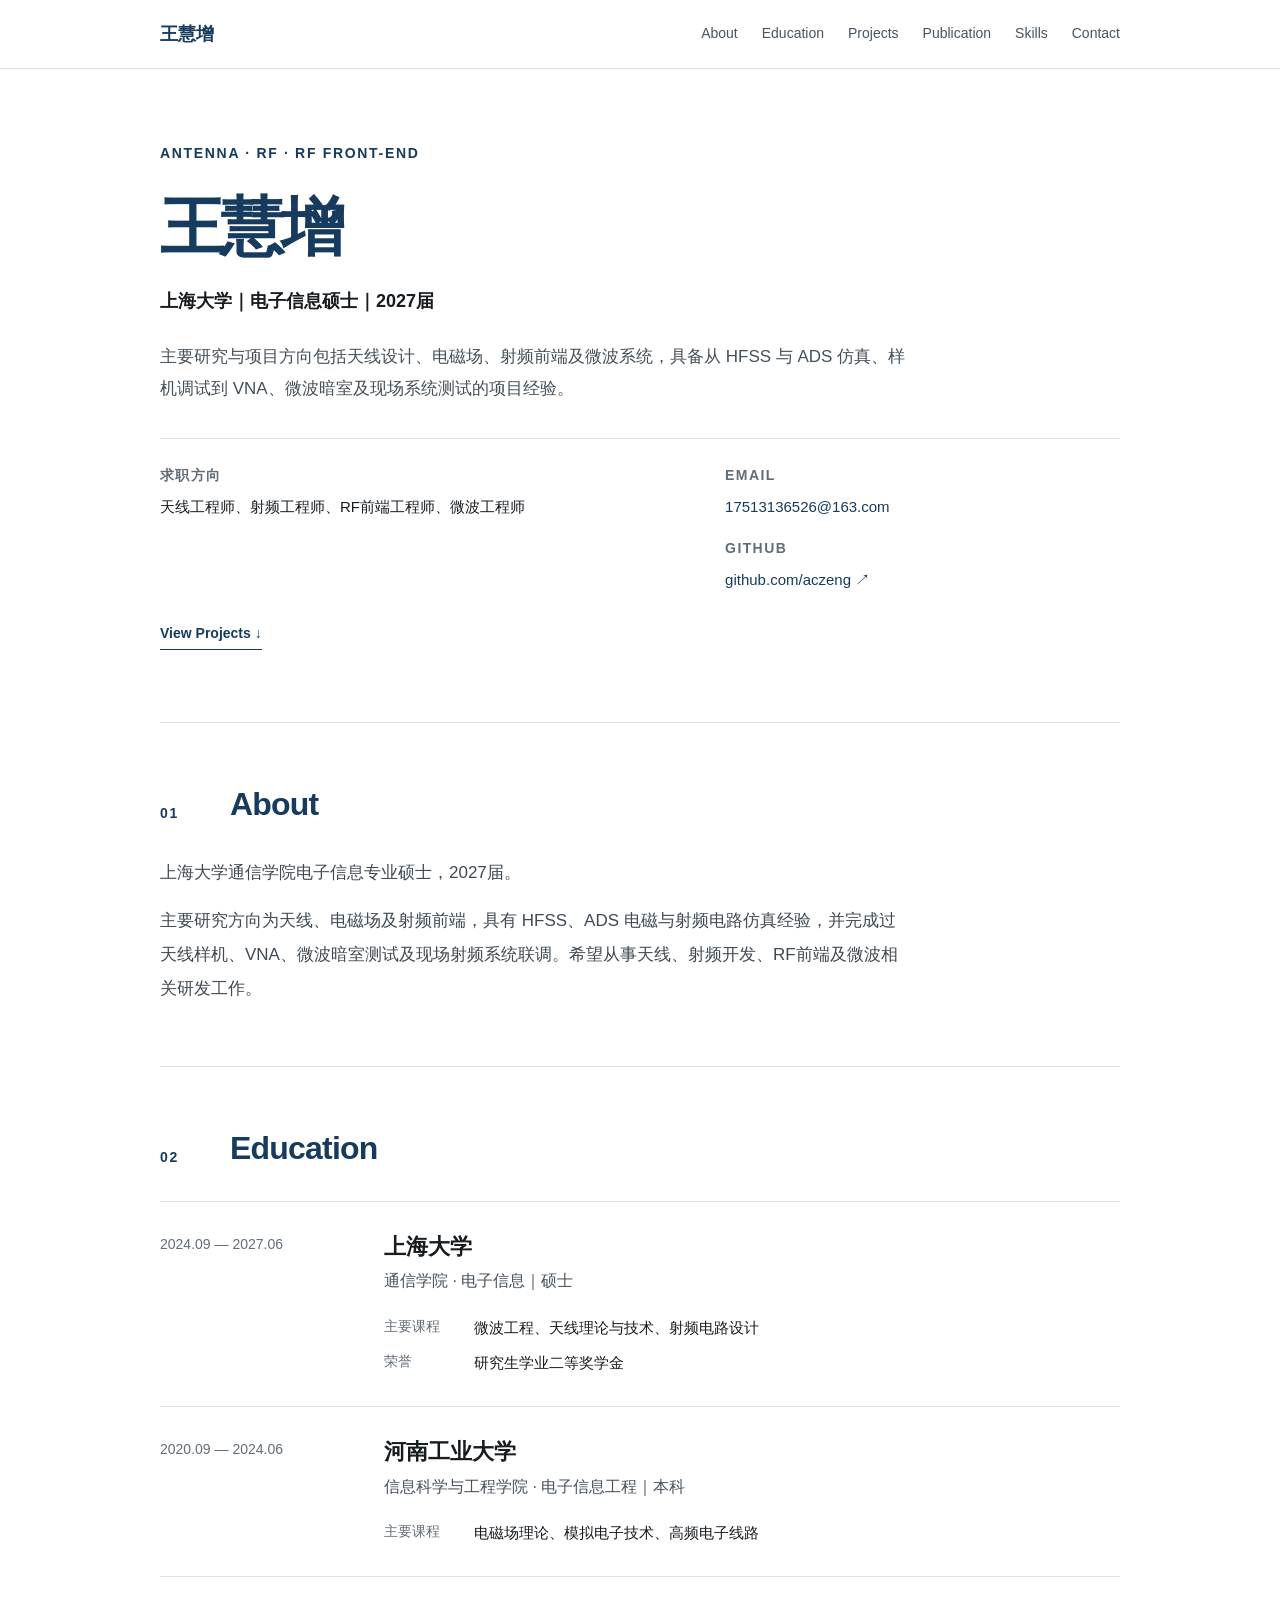
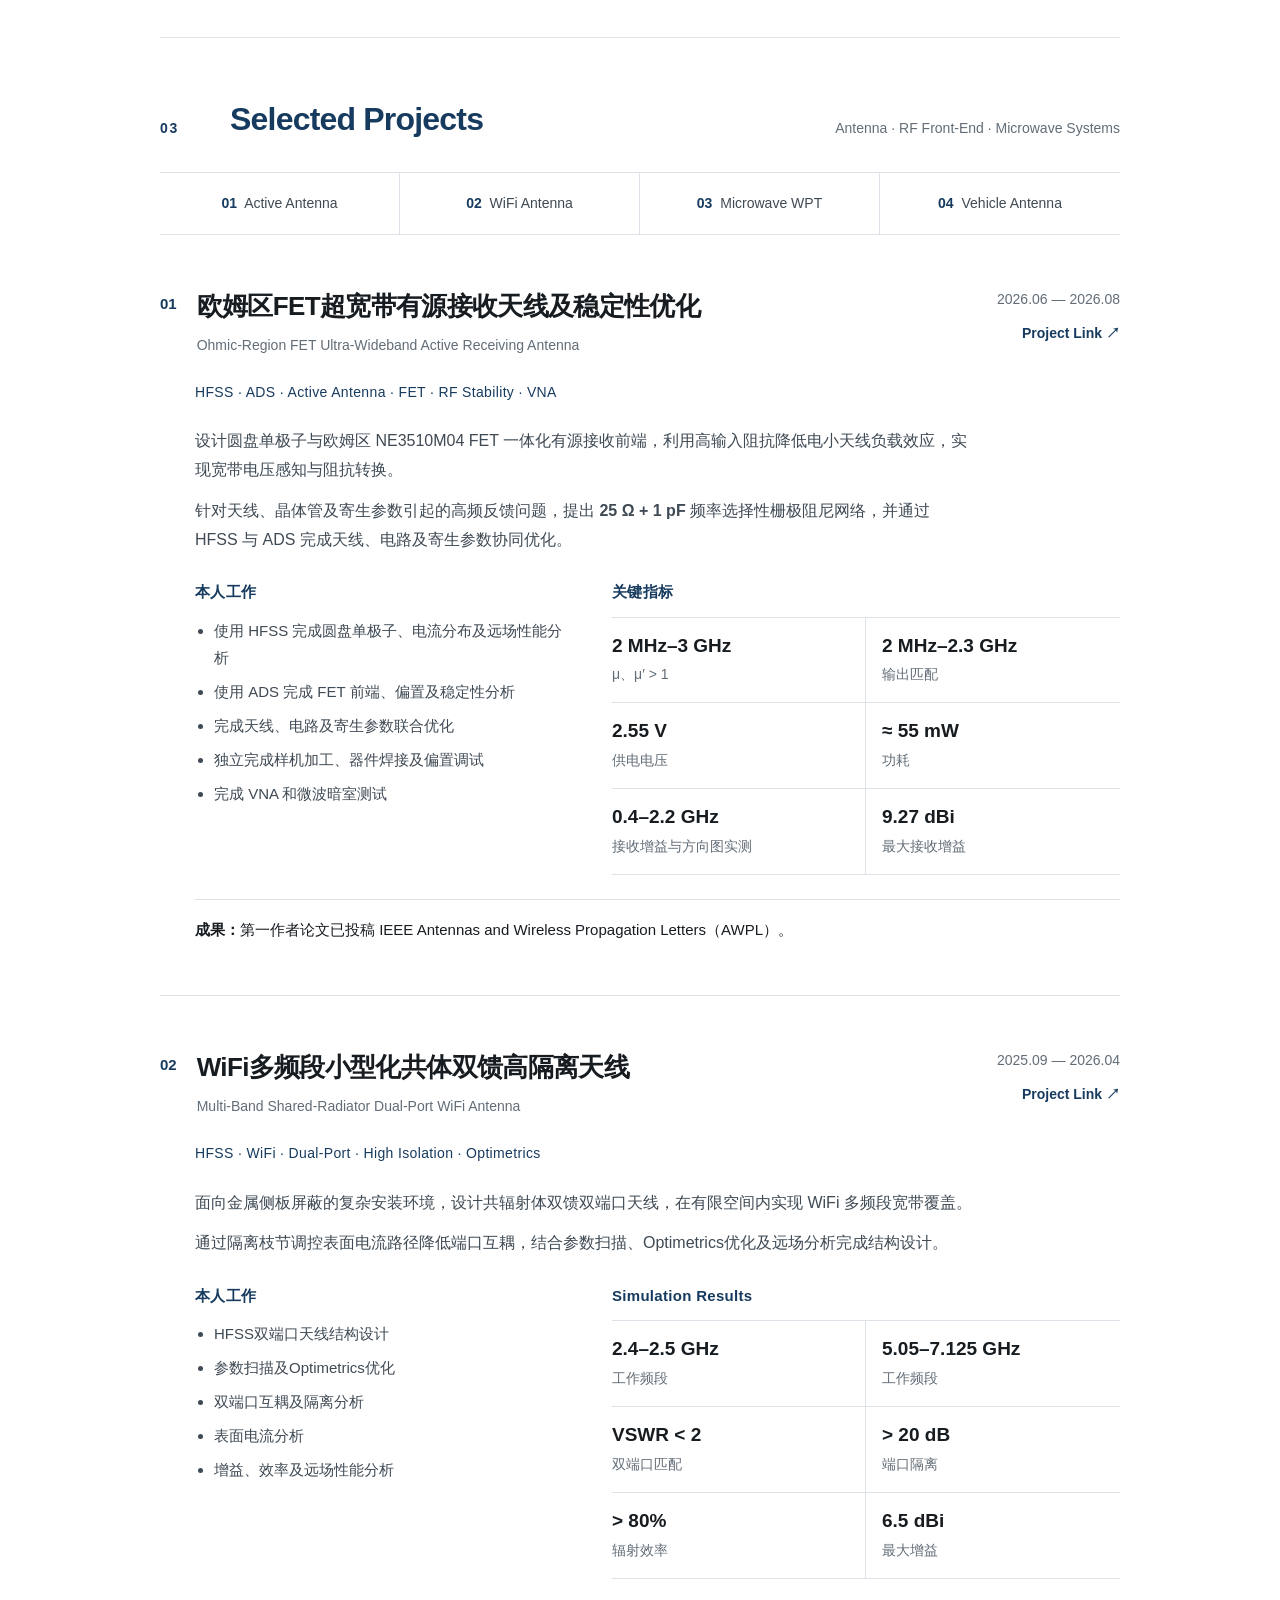
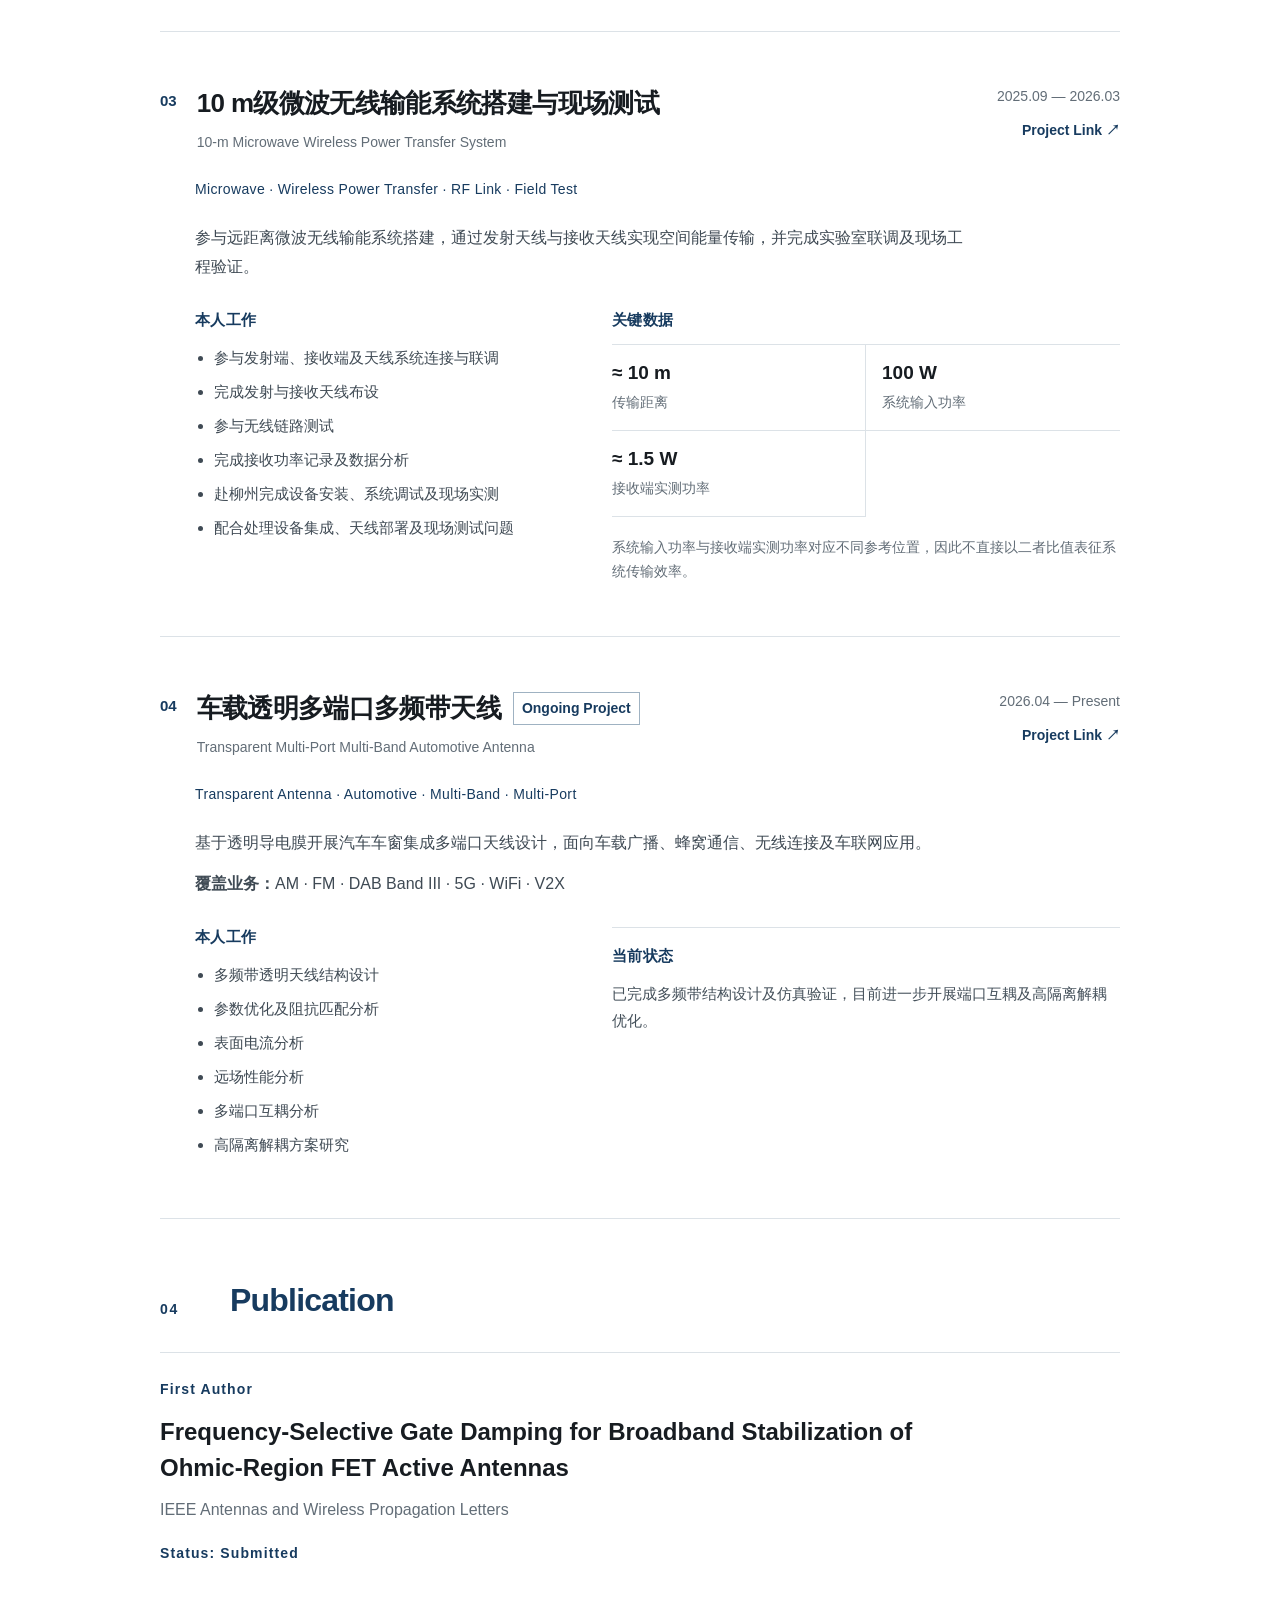
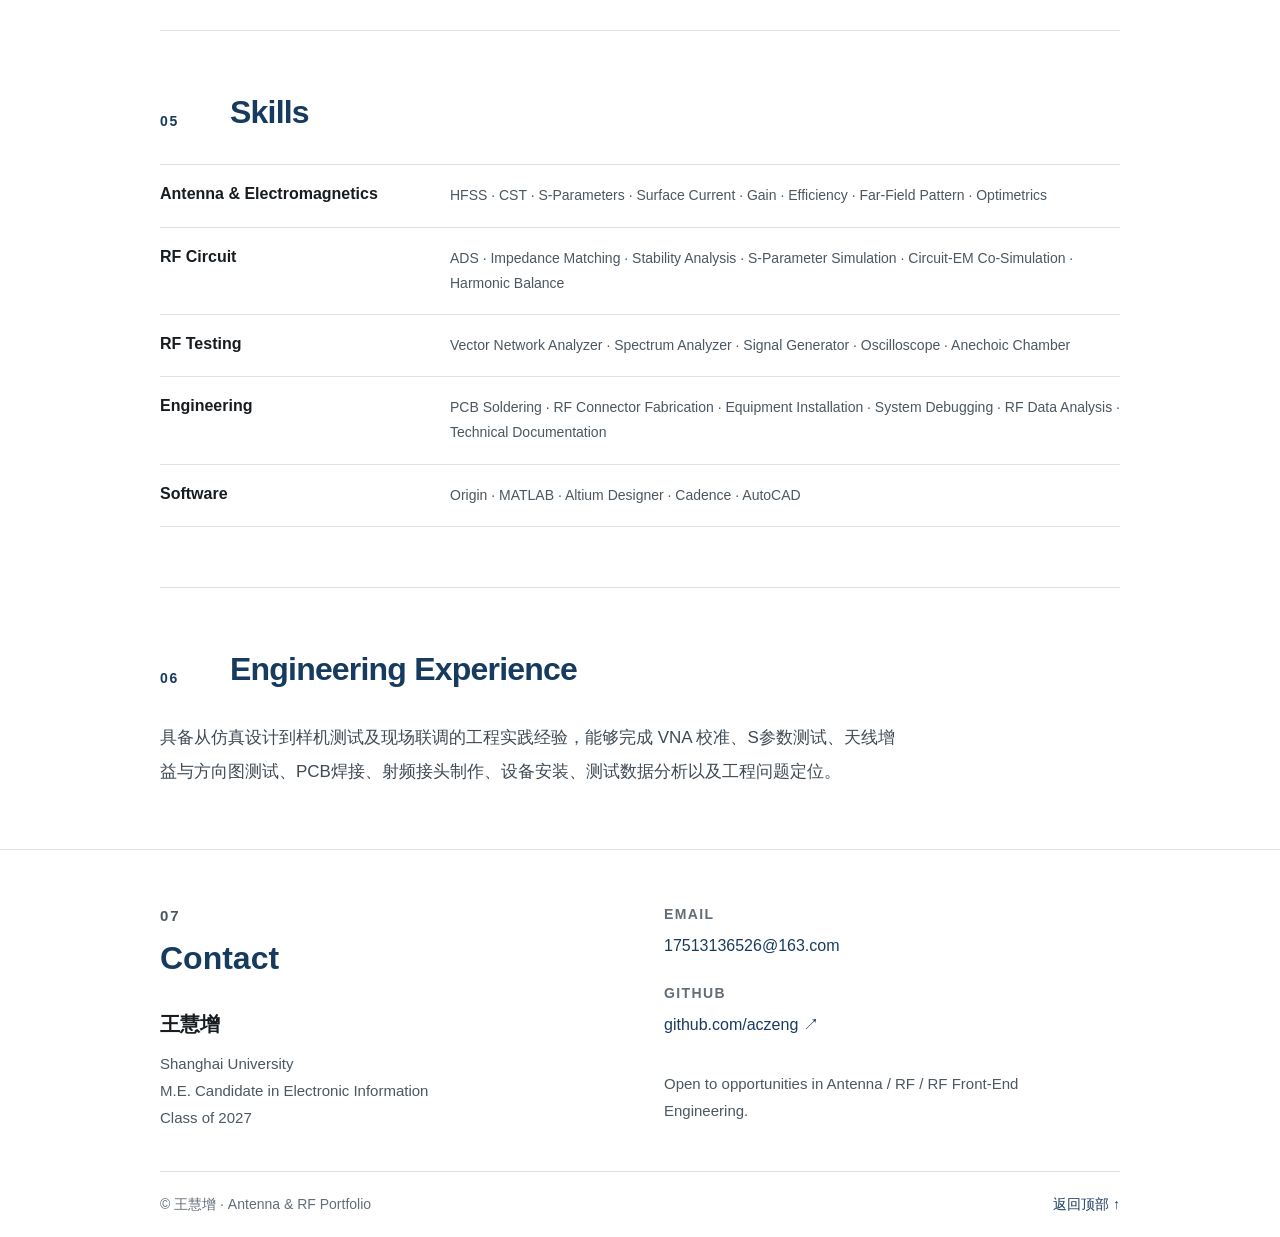
==== commit f82ea138: "优化单页作品集排版与移动端阅读体验" ====
--- a/index.html
+++ b/index.html
@@ -69,7 +69,7 @@
       <article class="project" id="active-antenna">
         <header class="project-header">
           <div class="project-title"><p class="project-number">01</p><div><h3>欧姆区FET超宽带有源接收天线及稳定性优化</h3><p>Ohmic-Region FET Ultra-Wideband Active Receiving Antenna</p></div></div>
-          <div class="project-meta"><time datetime="2026-06">2026.06 — 2026.08</time><a href="#active-antenna">Project Link ↗</a></div>
+          <div class="project-meta"><time datetime="2026-06">2026.06 — 2026.08</time><a href="#active-antenna" aria-label="FET有源天线项目直达链接" title="点击定位本项目，可复制地址栏链接用于投递">Project Link ↗</a></div>
         </header>
         <p class="keywords">HFSS · ADS · Active Antenna · FET · RF Stability · VNA</p>
         <div class="project-copy"><p>设计圆盘单极子与欧姆区 NE3510M04 FET 一体化有源接收前端，利用高输入阻抗降低电小天线负载效应，实现宽带电压感知与阻抗转换。</p><p>针对天线、晶体管及寄生参数引起的高频反馈问题，提出 <strong>25 Ω + 1 pF</strong> 频率选择性栅极阻尼网络，并通过 HFSS 与 ADS 完成天线、电路及寄生参数协同优化。</p></div>
@@ -83,7 +83,7 @@
       <article class="project" id="wifi-antenna">
         <header class="project-header">
           <div class="project-title"><p class="project-number">02</p><div><h3>WiFi多频段小型化共体双馈高隔离天线</h3><p>Multi-Band Shared-Radiator Dual-Port WiFi Antenna</p></div></div>
-          <div class="project-meta"><time datetime="2025-09">2025.09 — 2026.04</time><a href="#wifi-antenna">Project Link ↗</a></div>
+          <div class="project-meta"><time datetime="2025-09">2025.09 — 2026.04</time><a href="#wifi-antenna" aria-label="WiFi高隔离天线项目直达链接" title="点击定位本项目，可复制地址栏链接用于投递">Project Link ↗</a></div>
         </header>
         <p class="keywords">HFSS · WiFi · Dual-Port · High Isolation · Optimetrics</p>
         <div class="project-copy"><p>面向金属侧板屏蔽的复杂安装环境，设计共辐射体双馈双端口天线，在有限空间内实现 WiFi 多频段宽带覆盖。</p><p>通过隔离枝节调控表面电流路径降低端口互耦，结合参数扫描、Optimetrics优化及远场分析完成结构设计。</p></div>
@@ -96,20 +96,20 @@
       <article class="project" id="microwave-wpt">
         <header class="project-header">
           <div class="project-title"><p class="project-number">03</p><div><h3>10 m级微波无线输能系统搭建与现场测试</h3><p>10-m Microwave Wireless Power Transfer System</p></div></div>
-          <div class="project-meta"><time datetime="2025-09">2025.09 — 2026.03</time><a href="#microwave-wpt">Project Link ↗</a></div>
+          <div class="project-meta"><time datetime="2025-09">2025.09 — 2026.03</time><a href="#microwave-wpt" aria-label="微波无线输能项目直达链接" title="点击定位本项目，可复制地址栏链接用于投递">Project Link ↗</a></div>
         </header>
         <p class="keywords">Microwave · Wireless Power Transfer · RF Link · Field Test</p>
         <div class="project-copy"><p>参与远距离微波无线输能系统搭建，通过发射天线与接收天线实现空间能量传输，并完成实验室联调及现场工程验证。</p></div>
         <div class="project-detail-grid">
           <div><h4>本人工作</h4><ul><li>参与发射端、接收端及天线系统连接与联调</li><li>完成发射与接收天线布设</li><li>参与无线链路测试</li><li>完成接收功率记录及数据分析</li><li>赴柳州完成设备安装、系统调试及现场实测</li><li>配合处理设备集成、天线部署及现场测试问题</li></ul></div>
-          <div><h4>关键数据</h4><dl class="metric-grid metric-grid-compact"><div><dt>≈ 10 m</dt><dd>传输距离</dd></div><div><dt>100 W</dt><dd>系统输入功率</dd></div><div><dt>≈ 1.5 W</dt><dd>接收端实测功率</dd></div></dl><p class="note">系统输入功率与接收端实测功率对应不同参考位置，因此不直接以二者比值表征系统传输效率。</p></div>
+          <div><h4>关键数据</h4><dl class="metric-grid"><div><dt>≈ 10 m</dt><dd>传输距离</dd></div><div><dt>100 W</dt><dd>系统输入功率</dd></div><div><dt>≈ 1.5 W</dt><dd>接收端实测功率</dd></div></dl><p class="note">系统输入功率与接收端实测功率对应不同参考位置，因此不直接以二者比值表征系统传输效率。</p></div>
         </div>
       </article>
 
       <article class="project" id="vehicle-antenna">
         <header class="project-header">
           <div class="project-title"><p class="project-number">04</p><div><div class="title-line"><h3>车载透明多端口多频带天线</h3><span class="status">Ongoing Project</span></div><p>Transparent Multi-Port Multi-Band Automotive Antenna</p></div></div>
-          <div class="project-meta"><time datetime="2026-04">2026.04 — Present</time><a href="#vehicle-antenna">Project Link ↗</a></div>
+          <div class="project-meta"><time datetime="2026-04">2026.04 — Present</time><a href="#vehicle-antenna" aria-label="车载透明天线项目直达链接" title="点击定位本项目，可复制地址栏链接用于投递">Project Link ↗</a></div>
         </header>
         <p class="keywords">Transparent Antenna · Automotive · Multi-Band · Multi-Port</p>
         <div class="project-copy"><p>基于透明导电膜开展汽车车窗集成多端口天线设计，面向车载广播、蜂窝通信、无线连接及车联网应用。</p><p><strong>覆盖业务：</strong>AM · FM · DAB Band III · 5G · WiFi · V2X</p></div>
--- a/资源/样式/网站样式.css
+++ b/资源/样式/网站样式.css
@@ -1,48 +1,177 @@
-:root{--navy:#173b5f;--ink:#171c21;--muted:#626d77;--line:#dce2e7;--soft:#f7f9fa;--max:960px}
-*{box-sizing:border-box}
-html{scroll-behavior:smooth;scroll-padding-top:88px;overflow-x:hidden}
-body{margin:0;overflow-x:hidden;background:#fff;color:var(--ink);font-family:Arial,"Microsoft YaHei","Noto Sans SC",sans-serif;font-size:16px;line-height:1.8;-webkit-font-smoothing:antialiased}
-a{color:inherit;text-decoration:none}a:hover{color:var(--navy)}a:focus-visible{outline:2px solid var(--navy);outline-offset:5px}
-h1,h2,h3,h4,p,ul,dl,dd{margin:0}h1,h2,h3,h4{line-height:1.35}strong{font-weight:700}
-.container{width:min(100% - 48px,var(--max));margin-inline:auto}
-.skip-link{position:fixed;top:-80px;left:20px;z-index:100;padding:10px 16px;background:var(--navy);color:#fff}.skip-link:focus{top:12px;color:#fff}
-.site-header{position:sticky;top:0;z-index:20;border-bottom:1px solid var(--line);background:rgba(255,255,255,.97)}
-.header-inner{width:min(100% - 48px,var(--max));min-height:68px;margin-inline:auto;display:flex;align-items:center;justify-content:space-between;gap:28px}
-.brand{color:var(--navy);font-size:18px;font-weight:700;white-space:nowrap}
-.site-header nav{display:flex;flex-wrap:wrap;justify-content:flex-end;gap:8px 24px;font-size:14px;color:#48545e}.site-header nav a{padding:5px 0;border-bottom:1px solid transparent}.site-header nav a:hover{border-color:var(--navy)}
-.section-label{color:var(--navy);font-size:13px;font-weight:700;letter-spacing:.12em;text-transform:uppercase}
-.hero{min-height:calc(100vh - 68px);padding-block:clamp(72px,10vw,128px);display:flex;flex-direction:column;justify-content:center}
-.hero h1{margin-top:18px;color:var(--navy);font-size:clamp(48px,8vw,76px);letter-spacing:-.055em}.hero-degree{margin-top:14px;font-size:18px;font-weight:600}
-.hero-intro{max-width:760px;margin-top:28px;color:#44505a;font-size:18px;line-height:1.95}
-.hero-meta{margin-top:42px;padding-top:24px;border-top:1px solid var(--line);display:grid;grid-template-columns:1.35fr 1fr;gap:48px}
-.hero-meta span,.hero-links span{display:block;margin-bottom:5px;color:var(--muted);font-size:12px;font-weight:700;letter-spacing:.1em;text-transform:uppercase}.hero-meta p{font-size:15px}
-.hero-links{display:grid;gap:16px}.hero-links a{color:var(--navy);font-size:15px;overflow-wrap:anywhere}
-.text-link{align-self:flex-start;margin-top:40px;padding-bottom:3px;border-bottom:1px solid var(--navy);color:var(--navy);font-size:14px;font-weight:700}
-.section{padding-block:82px;border-top:1px solid var(--line);scroll-margin-top:68px}
-.section-heading{display:grid;grid-template-columns:52px minmax(0,1fr) auto;align-items:end;gap:18px;margin-bottom:42px}.section-heading h2{color:var(--navy);font-size:clamp(28px,4vw,38px);letter-spacing:-.025em}.section-heading>p:last-child:not(:first-child){color:var(--muted);font-size:14px}
-.narrow-copy{max-width:750px;color:#3f4a54;font-size:17px;line-height:2}.narrow-copy p+p{margin-top:14px}
-.education-list{border-top:1px solid var(--line)}.education-list article{display:grid;grid-template-columns:190px minmax(0,1fr);gap:34px;padding:30px 0;border-bottom:1px solid var(--line)}
-.education-list time{color:var(--muted);font-size:14px;font-variant-numeric:tabular-nums}.education-list h3{font-size:22px}.education-degree{margin-top:6px;color:#46515b}
-.education-details{margin-top:18px;display:grid;gap:8px}.education-details div{display:grid;grid-template-columns:76px minmax(0,1fr);gap:14px}.education-details dt{color:var(--muted);font-size:14px}.education-details dd{font-size:15px}
-.project-nav{display:grid;grid-template-columns:repeat(4,1fr);border-block:1px solid var(--line)}.project-nav a{padding:18px 14px;color:#3f4a53;font-size:13px;text-align:center;border-right:1px solid var(--line)}.project-nav a:last-child{border-right:0}.project-nav span{color:var(--navy);font-weight:700;margin-right:4px}.project-nav a:hover{background:var(--soft)}
-.project{padding-block:70px;border-bottom:1px solid var(--line);scroll-margin-top:68px}.project:last-child{border-bottom:0;padding-bottom:0}
-.project-header{display:flex;justify-content:space-between;align-items:flex-start;gap:30px}.project-title{display:flex;align-items:flex-start;gap:20px;min-width:0}.project-number{padding-top:3px;color:var(--navy);font-size:15px;font-weight:700}
-.project-title h3{max-width:690px;color:var(--ink);font-size:clamp(23px,3.2vw,31px);letter-spacing:-.025em}.project-title>div>p{margin-top:7px;color:var(--muted);font-size:14px}
-.project-meta{flex:0 0 auto;display:flex;flex-direction:column;align-items:flex-end;gap:9px;font-size:13px}.project-meta time{color:var(--muted);font-variant-numeric:tabular-nums;white-space:nowrap}.project-meta a{color:var(--navy);font-weight:700}
-.title-line{display:flex;flex-wrap:wrap;align-items:center;gap:12px}.status{display:inline-block;padding:3px 8px;border:1px solid #9fb2c2;color:var(--navy);font-size:11px;font-weight:700;letter-spacing:.05em;white-space:nowrap}
-.keywords{margin-top:22px;padding-left:35px;color:var(--navy);font-size:13px;letter-spacing:.025em}.project-copy{max-width:815px;margin-top:28px;padding-left:35px;color:#3f4a54}.project-copy p+p{margin-top:12px}
-.project-detail-grid{margin-top:36px;padding-left:35px;display:grid;grid-template-columns:.9fr 1.2fr;gap:52px}.project h4{margin-bottom:16px;color:var(--navy);font-size:15px;letter-spacing:.02em}.project ul{padding-left:19px;color:#3f4a54;font-size:14px;line-height:1.8}.project li+li{margin-top:7px}
-.metric-grid{display:grid;grid-template-columns:repeat(2,minmax(0,1fr));border-top:1px solid var(--line)}.metric-grid div{min-width:0;padding:15px 14px 15px 0;border-bottom:1px solid var(--line)}.metric-grid div:nth-child(odd){border-right:1px solid var(--line)}.metric-grid div:nth-child(even){padding-left:16px}
-.metric-grid dt{color:var(--ink);font-size:20px;font-weight:700;line-height:1.35;overflow-wrap:anywhere}.metric-grid dd{margin-top:4px;color:var(--muted);font-size:12px}
-.metric-grid-compact{grid-template-columns:1fr}.metric-grid-compact div:nth-child(odd){border-right:0}.metric-grid-compact div:nth-child(even){padding-left:0}
-.note{margin-top:18px;color:var(--muted);font-size:12px;line-height:1.75}.project-outcome{margin:30px 0 0 35px;padding:14px 18px;border-left:2px solid var(--navy);background:var(--soft);font-size:14px}
-.project-state{align-self:start;padding:22px;border-top:2px solid var(--navy);background:var(--soft)}.project-state p{color:#44505a;font-size:14px}
-.publication{padding:30px 0 4px;border-top:2px solid var(--navy)}.publication-role,.publication-status{color:var(--navy);font-size:13px;font-weight:700;letter-spacing:.08em}.publication h3{max-width:800px;margin:12px 0 10px;font-size:clamp(20px,3vw,27px);font-weight:600}.publication>p:not(.publication-role):not(.publication-status){color:var(--muted)}.publication-status{margin-top:16px}
-.skill-list{border-top:1px solid var(--line)}.skill-list article{display:grid;grid-template-columns:260px minmax(0,1fr);gap:30px;padding:22px 0;border-bottom:1px solid var(--line)}.skill-list h3{font-size:16px}.skill-list p{color:#4b5761;font-size:14px}
-footer{padding-top:76px;background:#122f4b;color:#fff;scroll-margin-top:68px}.contact-layout{display:grid;grid-template-columns:1fr 1fr;gap:80px}footer .section-label{color:#9cb9d1}footer h2{margin:8px 0 26px;font-size:36px}.contact-name{margin-bottom:8px;font-size:20px;font-weight:700}.contact-layout p{color:#cad5de;font-size:14px}
-.contact-links{display:flex;flex-direction:column;align-items:flex-start;gap:20px}.contact-links a{color:#fff;overflow-wrap:anywhere}.contact-links span{display:block;margin-bottom:4px;color:#9cb9d1;font-size:11px;font-weight:700;letter-spacing:.1em;text-transform:uppercase}.contact-links p{margin-top:10px;max-width:430px}
-.footer-bottom{margin-top:60px;padding-block:20px;border-top:1px solid rgba(255,255,255,.18);display:flex;justify-content:space-between;gap:20px;color:#aebfcd;font-size:12px}.footer-bottom a{color:#fff}
-@media(max-width:760px){html{scroll-padding-top:0}body{font-size:15px}.container,.header-inner{width:min(100% - 36px,var(--max))}.site-header{position:static}.header-inner{min-height:0;padding-block:15px;align-items:flex-start;flex-direction:column;gap:9px}.site-header nav{justify-content:flex-start;gap:5px 18px;font-size:14px}.hero{min-height:auto;padding-block:70px}.hero h1{font-size:50px}.hero-degree{font-size:16px}.hero-intro{font-size:16px}.hero-meta{grid-template-columns:1fr;gap:24px;margin-top:34px}.section{padding-block:60px;scroll-margin-top:0}.section-heading{grid-template-columns:32px 1fr;margin-bottom:34px}.section-heading>p:last-child:not(:first-child){grid-column:2}.narrow-copy{font-size:15px}.education-list article{grid-template-columns:1fr;gap:8px}.project-nav{grid-template-columns:1fr 1fr}.project-nav a:nth-child(2){border-right:0}.project-nav a:nth-child(-n+2){border-bottom:1px solid var(--line)}.project{padding-block:54px;scroll-margin-top:0}.project-header{flex-direction:column;gap:18px}.project-title{gap:12px}.project-title h3{font-size:24px}.project-meta{padding-left:29px;align-items:flex-start}.keywords,.project-copy,.project-detail-grid{padding-left:29px}.project-detail-grid{grid-template-columns:1fr;gap:34px}.project-outcome{margin-left:29px}.skill-list article{grid-template-columns:1fr;gap:8px}.contact-layout{grid-template-columns:1fr;gap:38px}}
-@media(max-width:430px){.container,.header-inner{width:min(100% - 28px,var(--max))}.site-header nav{gap:4px 13px}.hero h1{font-size:44px}.project-nav{grid-template-columns:1fr}.project-nav a{border-right:0;border-bottom:1px solid var(--line);text-align:left}.project-nav a:last-child{border-bottom:0}.project-title{display:block}.project-number{margin-bottom:8px}.project-meta,.keywords,.project-copy,.project-detail-grid{padding-left:0}.project-outcome{margin-left:0}.metric-grid{grid-template-columns:1fr}.metric-grid div:nth-child(odd){border-right:0}.metric-grid div:nth-child(even){padding-left:0}.metric-grid dt{font-size:19px}.footer-bottom{flex-direction:column}}
-@media(prefers-reduced-motion:reduce){html{scroll-behavior:auto}}
-@media print{.site-header,.skip-link,.text-link,.project-nav,.project-meta a,.footer-bottom{display:none}body{font-size:10pt}.container{width:100%}.hero{min-height:0;padding:20px 0}.section,.project{padding:22px 0}.project{break-inside:avoid}footer{padding:25px 0;background:#fff;color:#000;border-top:1px solid #aaa}footer p,footer a{color:#000!important}}
+/* 统一颜色与内容宽度 */
+:root {
+  --navy: #173b5f;
+  --ink: #171c21;
+  --muted: #626d77;
+  --line: #dce2e7;
+  --max: 960px;
+}
+* { box-sizing: border-box; }
+html { scroll-padding-top: 88px; }
+body {
+  margin: 0;
+  background: #fff;
+  color: var(--ink);
+  font-family: Arial, "Microsoft YaHei", "Noto Sans SC", sans-serif;
+  font-size: 16px;
+  line-height: 1.8;
+  -webkit-font-smoothing: antialiased;
+}
+a { color: inherit; text-decoration: none; }
+a:hover { color: var(--navy); }
+a:focus-visible { outline: 2px solid var(--navy); outline-offset: 5px; }
+h1, h2, h3, h4, p, ul, dl, dd { margin: 0; }
+h1, h2, h3, h4 { line-height: 1.35; }
+strong { font-weight: 700; }
+.container, .header-inner { width: min(100% - 48px, var(--max)); margin-inline: auto; }
+.skip-link { position: fixed; top: -80px; left: 20px; z-index: 100; padding: 10px 16px; background: var(--navy); color: #fff; }
+.skip-link:focus { top: 12px; color: #fff; }
+
+/* 导航和首屏 */
+.site-header { position: sticky; top: 0; z-index: 20; border-bottom: 1px solid var(--line); background: #fff; }
+.header-inner { min-height: 68px; display: flex; align-items: center; justify-content: space-between; gap: 28px; }
+.brand { color: var(--navy); font-size: 18px; font-weight: 700; white-space: nowrap; }
+.site-header nav { display: flex; flex-wrap: wrap; justify-content: flex-end; gap: 8px 24px; font-size: 14px; color: #48545e; }
+.site-header nav a { padding: 5px 0; border-bottom: 1px solid transparent; }
+.site-header nav a:hover { border-color: var(--navy); }
+.section-label { color: var(--navy); font-size: 14px; font-weight: 700; letter-spacing: .12em; text-transform: uppercase; }
+.hero { padding-block: 72px; display: flex; flex-direction: column; }
+.hero h1 { margin-top: 18px; color: var(--navy); font-size: clamp(44px, 7vw, 64px); letter-spacing: -.055em; }
+.hero-degree { margin-top: 14px; font-size: 18px; font-weight: 600; }
+.hero-intro { max-width: 760px; margin-top: 24px; color: #44505a; font-size: 17px; line-height: 1.9; }
+.hero-meta { margin-top: 32px; padding-top: 24px; border-top: 1px solid var(--line); display: grid; grid-template-columns: minmax(0,1.35fr) minmax(0,1fr); gap: 32px; }
+.hero-meta span, .contact-links span { display: block; margin-bottom: 5px; color: var(--muted); font-size: 14px; font-weight: 700; letter-spacing: .1em; text-transform: uppercase; }
+.hero-meta p { font-size: 15px; }
+.hero-links { display: grid; gap: 16px; }
+.hero-links a { color: var(--navy); font-size: 15px; overflow-wrap: anywhere; }
+.text-link { align-self: flex-start; margin-top: 28px; padding-bottom: 3px; border-bottom: 1px solid var(--navy); color: var(--navy); font-size: 14px; font-weight: 700; }
+
+/* 简介、教育与模块标题 */
+.section { padding-block: 60px; border-top: 1px solid var(--line); }
+.section-heading { display: grid; grid-template-columns: 52px minmax(0,1fr) auto; align-items: end; gap: 18px; margin-bottom: 30px; }
+.section-heading h2 { color: var(--navy); font-size: 32px; letter-spacing: -.025em; }
+.section-heading > p:last-child:not(:first-child) { color: var(--muted); font-size: 14px; }
+.narrow-copy { max-width: 750px; color: #3f4a54; font-size: 17px; line-height: 2; }
+.narrow-copy p + p { margin-top: 14px; }
+.education-list { border-top: 1px solid var(--line); }
+.education-list article { display: grid; grid-template-columns: 190px minmax(0,1fr); gap: 34px; padding: 30px 0; border-bottom: 1px solid var(--line); }
+.education-list time { color: var(--muted); font-size: 14px; font-variant-numeric: tabular-nums; }
+.education-list h3 { font-size: 22px; }
+.education-degree { margin-top: 6px; color: #46515b; }
+.education-details { margin-top: 18px; display: grid; gap: 8px; }
+.education-details div { display: grid; grid-template-columns: 76px minmax(0,1fr); gap: 14px; }
+.education-details dt { color: var(--muted); font-size: 14px; }
+.education-details dd { font-size: 15px; }
+
+/* 四个项目：文字工作清单与数字指标 */
+.project-nav { display: grid; grid-template-columns: repeat(4,minmax(0,1fr)); border-block: 1px solid var(--line); }
+.project-nav a { padding: 18px 14px; color: #3f4a53; font-size: 14px; text-align: center; border-right: 1px solid var(--line); }
+.project-nav a:last-child { border-right: 0; }
+.project-nav span { color: var(--navy); font-weight: 700; margin-right: 4px; }
+.project-nav a:hover { text-decoration: underline; text-underline-offset: 4px; }
+.project { padding-block: 52px; border-bottom: 1px solid var(--line); }
+.project:last-child { border-bottom: 0; padding-bottom: 0; }
+.project-header { display: flex; justify-content: space-between; align-items: flex-start; gap: 24px; }
+.project-title { display: flex; align-items: flex-start; gap: 20px; min-width: 0; }
+.project-number { padding-top: 3px; color: var(--navy); font-size: 15px; font-weight: 700; }
+.project-title h3 { max-width: 690px; font-size: 26px; line-height: 1.5; letter-spacing: -.025em; }
+.project-title > div > p { margin-top: 7px; color: var(--muted); font-size: 14px; }
+.project-title > div, .project-detail-grid > div, .contact-layout > div { min-width: 0; }
+.project-meta { flex: 0 0 auto; display: flex; flex-direction: column; align-items: flex-end; gap: 9px; font-size: 14px; }
+.project-meta time { color: var(--muted); font-variant-numeric: tabular-nums; white-space: nowrap; }
+.project-meta a { color: var(--navy); font-weight: 700; }
+.title-line { display: flex; flex-wrap: wrap; align-items: center; gap: 12px; }
+.status { display: inline-block; padding: 3px 8px; border: 1px solid #9fb2c2; color: var(--navy); font-size: 14px; font-weight: 700; white-space: nowrap; }
+.keywords { margin-top: 22px; padding-left: 35px; color: var(--navy); font-size: 14px; letter-spacing: .025em; }
+.project-copy { max-width: 815px; margin-top: 22px; padding-left: 35px; color: #3f4a54; }
+.project-copy p + p { margin-top: 12px; }
+.project-detail-grid { margin-top: 28px; padding-left: 35px; display: grid; grid-template-columns: minmax(0,.9fr) minmax(0,1.2fr); gap: 36px; }
+.project h4 { margin-bottom: 14px; color: var(--navy); font-size: 15px; letter-spacing: .02em; }
+.project ul { padding-left: 19px; color: #3f4a54; font-size: 15px; }
+.project li + li { margin-top: 7px; }
+.metric-grid { display: grid; grid-template-columns: repeat(2,minmax(0,1fr)); border-top: 1px solid var(--line); }
+.metric-grid div { min-width: 0; padding: 15px 14px 15px 0; border-bottom: 1px solid var(--line); }
+.metric-grid div:nth-child(odd) { border-right: 1px solid var(--line); }
+.metric-grid div:nth-child(even) { padding-left: 16px; }
+.metric-grid dt { font-size: 19px; font-weight: 700; line-height: 1.35; overflow-wrap: anywhere; }
+.metric-grid dd { margin-top: 4px; color: var(--muted); font-size: 14px; }
+.note { margin-top: 18px; color: var(--muted); font-size: 14px; line-height: 1.75; }
+.project-outcome { margin: 24px 0 0 35px; padding: 16px 0 0; border-top: 1px solid var(--line); font-size: 15px; }
+.project-state { align-self: start; padding: 18px 0 0; border-top: 1px solid var(--line); }
+.project-state p { color: #44505a; font-size: 15px; }
+
+/* 论文、技能与联系方式 */
+.publication { padding: 24px 0 4px; border-top: 1px solid var(--line); }
+.publication-role, .publication-status { color: var(--navy); font-size: 14px; font-weight: 700; letter-spacing: .08em; }
+.publication h3 { max-width: 800px; margin: 12px 0 10px; font-size: 24px; line-height: 1.5; font-weight: 600; }
+.publication > p:not(.publication-role):not(.publication-status) { color: var(--muted); }
+.publication-status { margin-top: 16px; }
+.skill-list { border-top: 1px solid var(--line); }
+.skill-list article { display: grid; grid-template-columns: 260px minmax(0,1fr); gap: 30px; padding: 18px 0; border-bottom: 1px solid var(--line); }
+.skill-list h3 { font-size: 16px; }
+.skill-list p { color: #4b5761; font-size: 14px; }
+footer { padding-top: 52px; border-top: 1px solid var(--line); }
+.contact-layout { display: grid; grid-template-columns: minmax(0,1fr) minmax(0,1fr); gap: 48px; }
+footer h2 { margin: 8px 0 26px; font-size: 32px; color: var(--navy); }
+.contact-layout p { color: #4b5761; font-size: 15px; }
+.contact-layout .contact-name { margin-bottom: 8px; color: var(--ink); font-size: 20px; font-weight: 700; }
+.contact-links { display: flex; flex-direction: column; align-items: flex-start; gap: 20px; }
+.contact-links a { color: var(--navy); overflow-wrap: anywhere; }
+.contact-links p { margin-top: 10px; max-width: 430px; }
+.footer-bottom { margin-top: 40px; padding-block: 20px; border-top: 1px solid var(--line); display: flex; justify-content: space-between; gap: 20px; color: var(--muted); font-size: 14px; }
+.footer-bottom a { color: var(--navy); }
+.project-meta a:hover, .hero-links a:hover, .contact-links a:hover, .footer-bottom a:hover { text-decoration: underline; text-underline-offset: 4px; }
+
+/* 手机单列；非悬浮导航避免遮住正文。 */
+@media (max-width: 760px) {
+  html { scroll-padding-top: 0; }
+  body { font-size: 15px; }
+  .container, .header-inner { width: min(100% - 36px,var(--max)); }
+  .site-header { position: static; }
+  .header-inner { min-height: 0; padding-block: 15px; align-items: flex-start; flex-direction: column; gap: 9px; }
+  .site-header nav { justify-content: flex-start; gap: 5px 18px; }
+  .hero { padding-block: 44px; }
+  .hero-degree, .hero-intro { font-size: 16px; }
+  .hero-meta { grid-template-columns: minmax(0,1fr); gap: 22px; }
+  .hero-links { gap: 14px; }
+  .section { padding-block: 42px; }
+  .section-heading { gap: 12px; margin-bottom: 26px; grid-template-columns: 26px minmax(0,1fr); }
+  .section-heading h2 { font-size: 28px; }
+  .section-heading > p:last-child:not(:first-child) { grid-column: 2; }
+  .narrow-copy { font-size: 15px; }
+  .education-list article { grid-template-columns: minmax(0,1fr); gap: 8px; }
+  .project-nav { grid-template-columns: minmax(0,1fr); }
+  .project-nav a { border-right: 0; border-bottom: 1px solid var(--line); padding: 12px 0; text-align: left; }
+  .project-nav a:last-child { border-bottom: 0; }
+  .project { padding-block: 40px; }
+  .project-header { flex-direction: column; gap: 12px; }
+  .project-title { display: block; }
+  .project-title h3 { font-size: 23px; }
+  .project-number { margin-bottom: 8px; }
+  .project-meta { align-items: flex-start; flex-direction: row; flex-wrap: wrap; gap: 8px 20px; }
+  .keywords, .project-copy, .project-detail-grid { padding-left: 0; }
+  .keywords { margin-top: 18px; }
+  .project-detail-grid { grid-template-columns: minmax(0,1fr); gap: 26px; }
+  .project-outcome { margin-left: 0; }
+  .metric-grid { grid-template-columns: minmax(0,1fr); }
+  .metric-grid div:nth-child(n) { padding: 13px 0; border-right: 0; }
+  .metric-grid dt { font-size: 20px; }
+  .publication h3 { font-size: 21px; overflow-wrap: break-word; }
+  .skill-list article { grid-template-columns: minmax(0,1fr); gap: 8px; }
+  .contact-layout { grid-template-columns: minmax(0,1fr); gap: 28px; }
+  .contact-links { gap: 16px; }
+  .footer-bottom { flex-direction: column; gap: 8px; }
+}
+@media (max-width: 430px) {
+  .container, .header-inner { width: min(100% - 28px,var(--max)); }
+  .site-header nav { gap: 4px 13px; }
+}
+@media print {
+  .site-header, .skip-link, .text-link, .project-nav, .project-meta a, .footer-bottom { display: none; }
+  body { font-size: 10pt; }
+  .container { width: 100%; }
+  .hero { padding: 20px 0; }
+  .section, .project { padding: 22px 0; }
+  .project { break-inside: avoid; }
+  footer { padding: 25px 0; }
+}
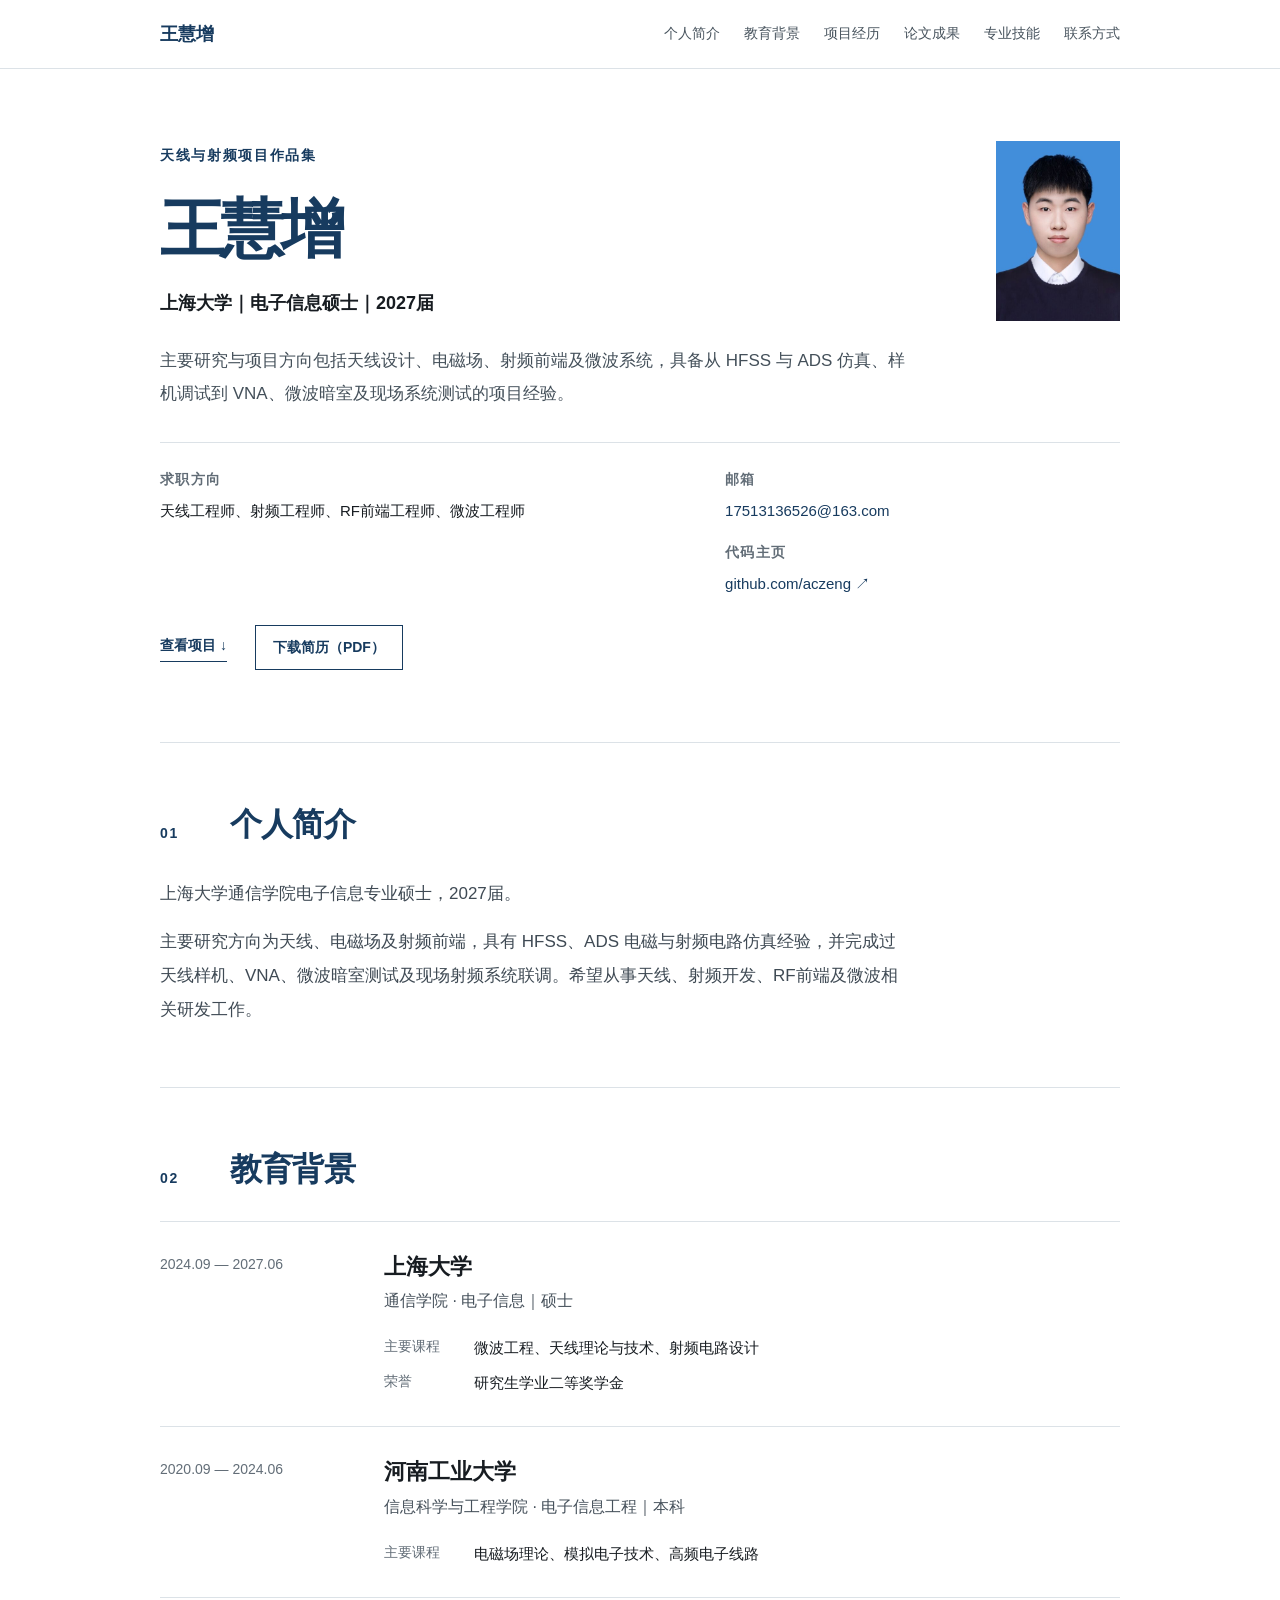
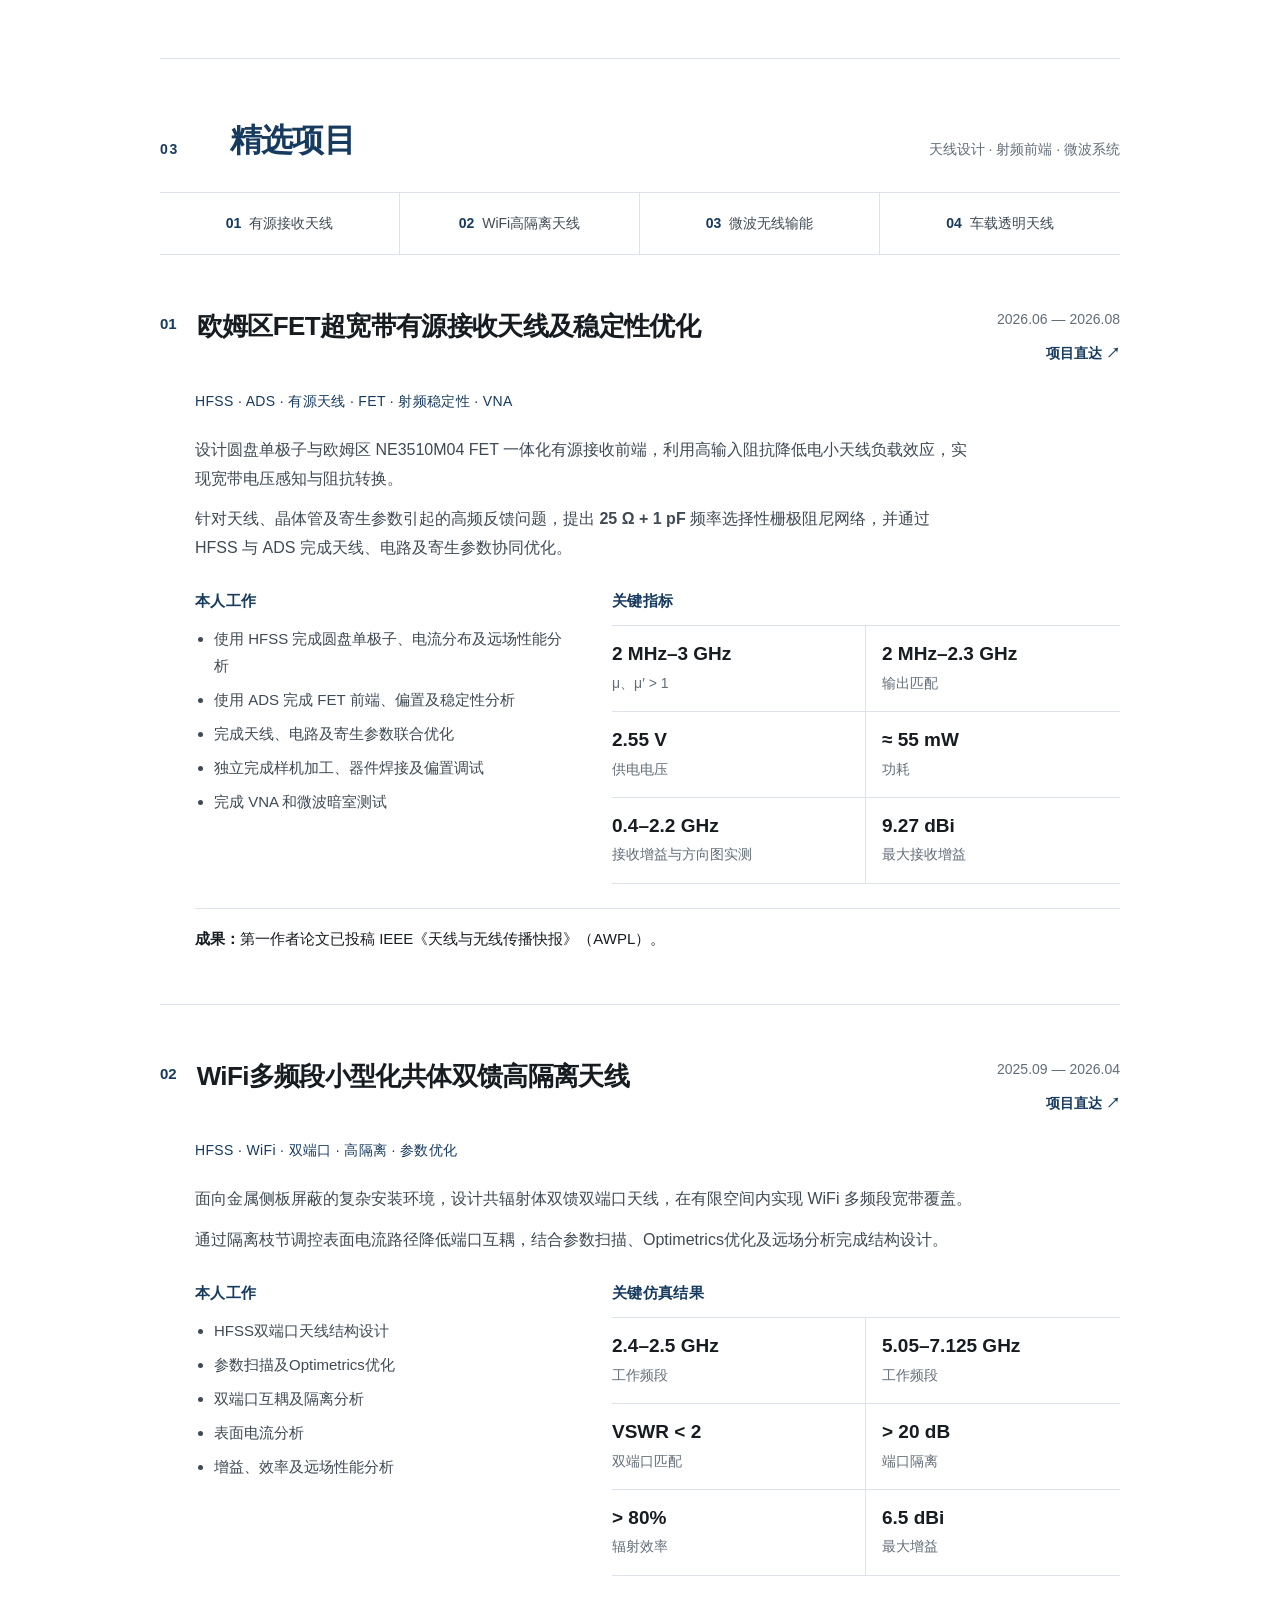
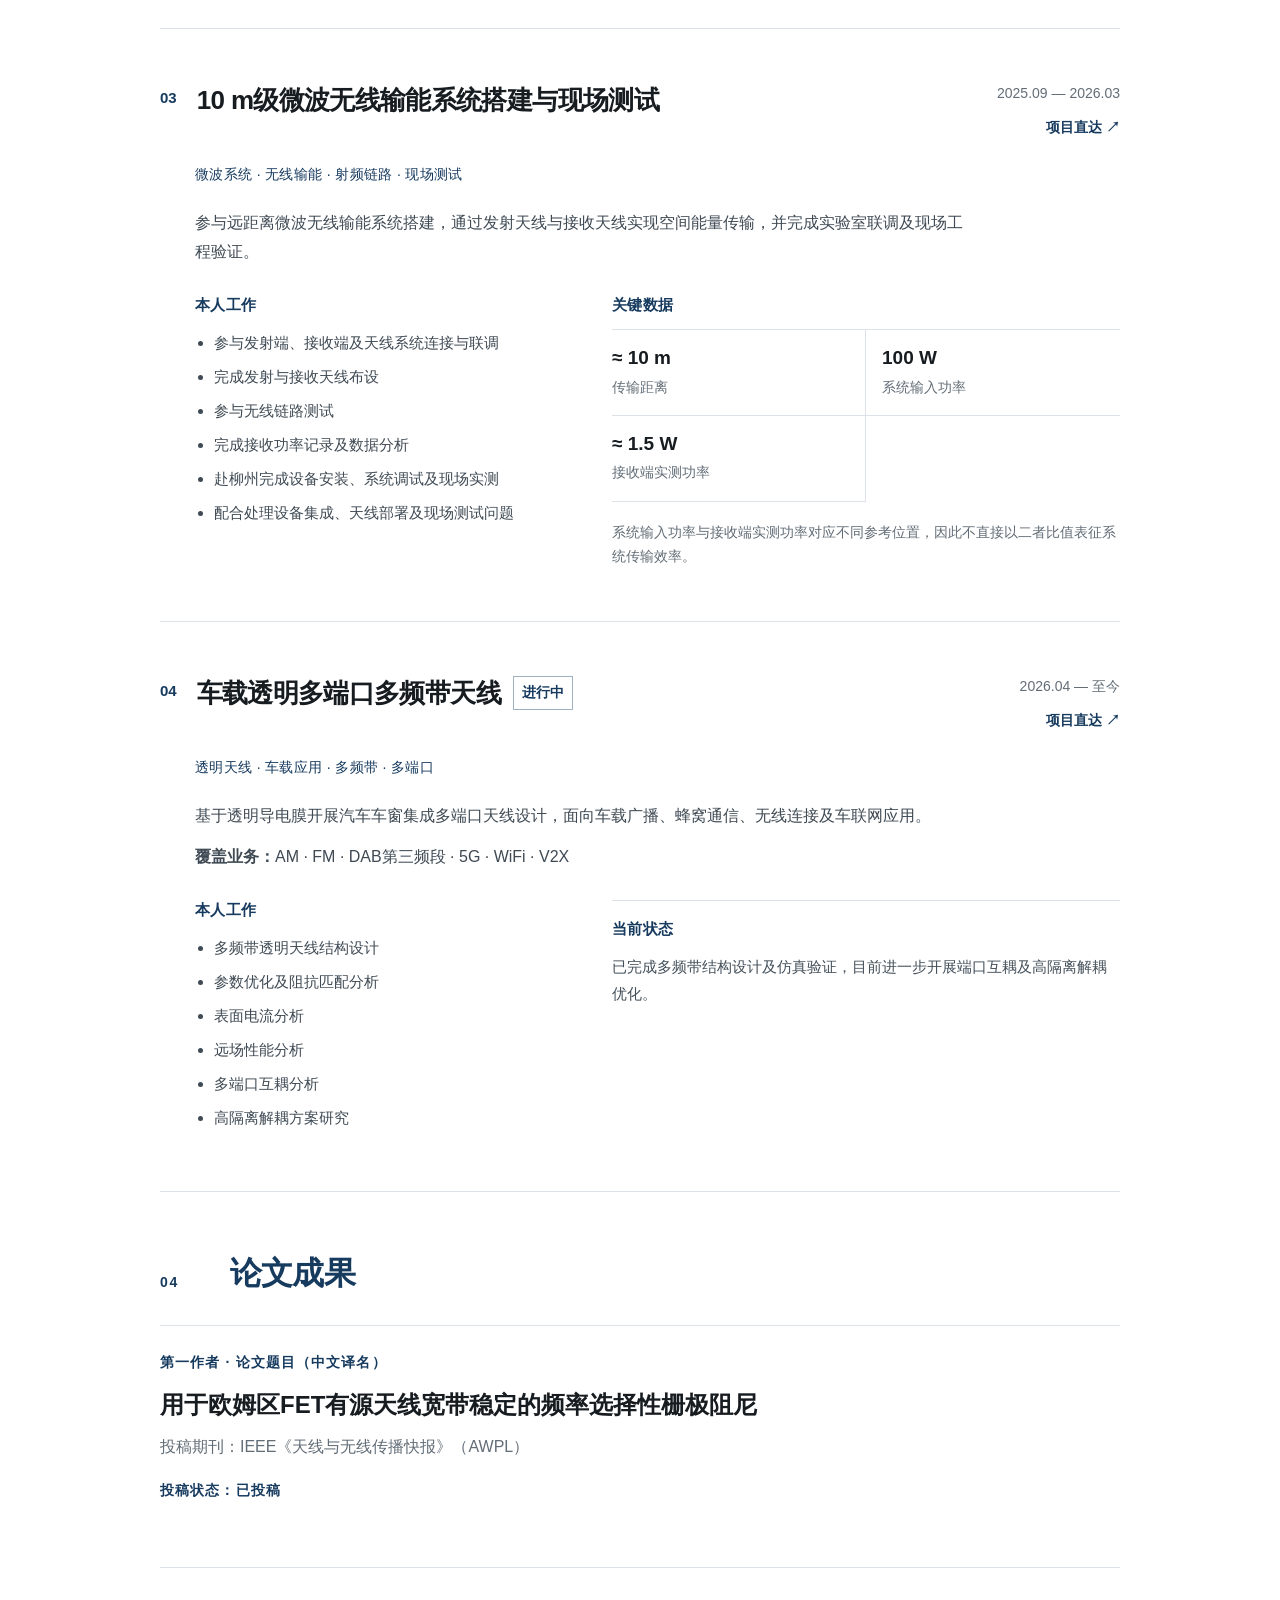
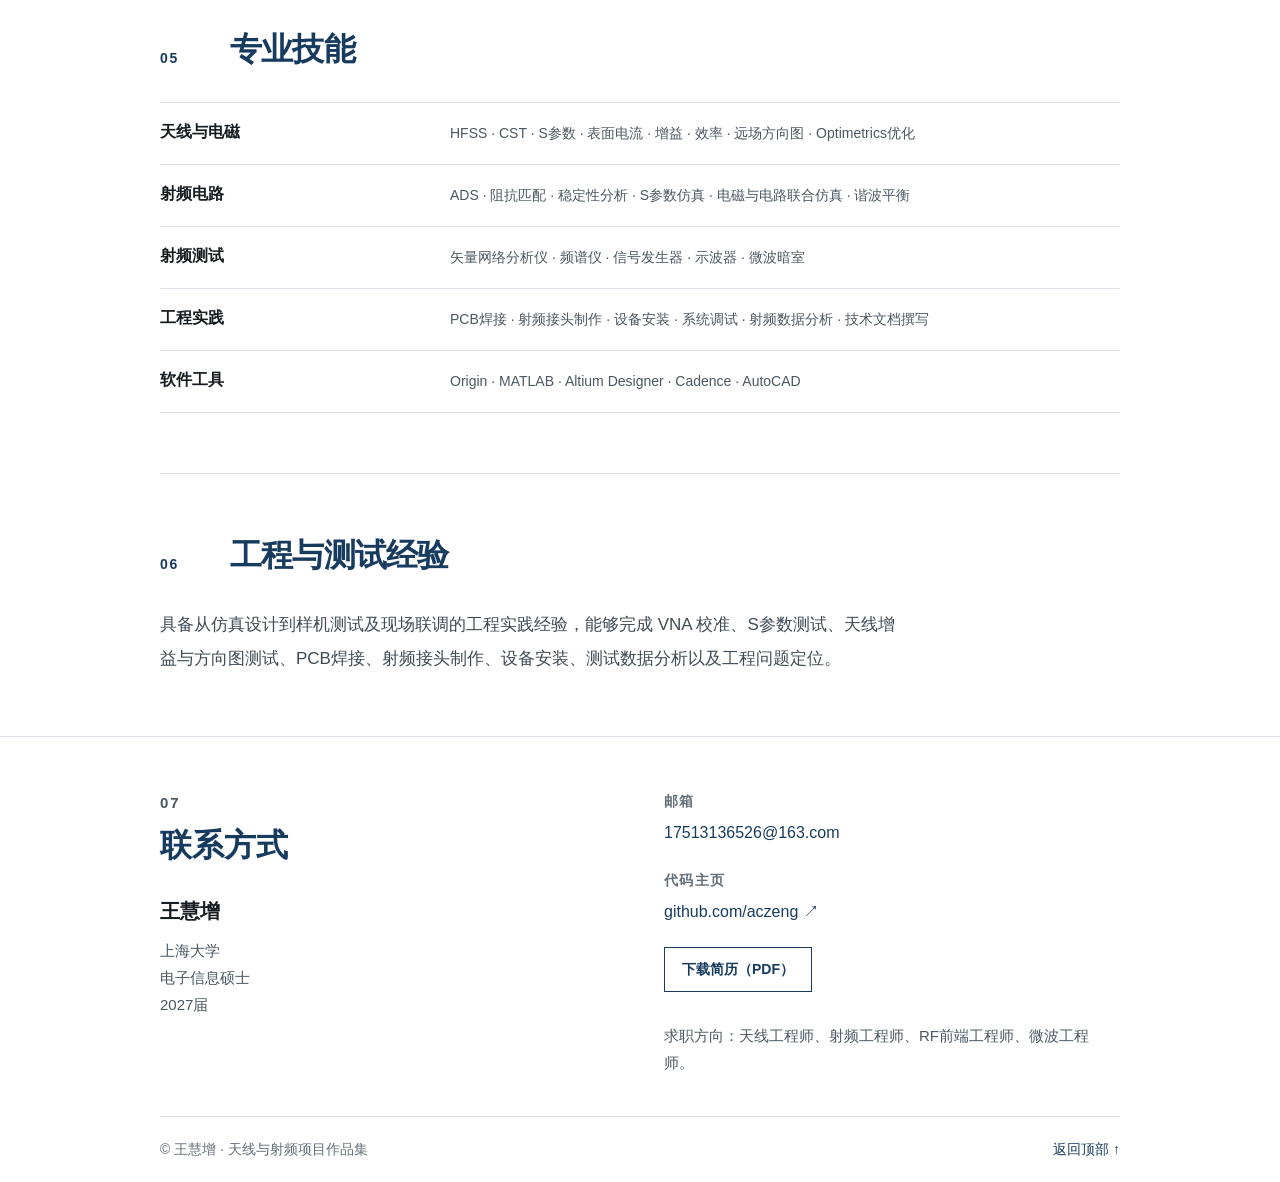
==== commit 3c6ec6bd: "中文化作品集并添加证件照与简历下载" ====
--- a/index.html
+++ b/index.html
@@ -18,28 +18,36 @@
     <div class="header-inner">
       <a class="brand" href="#top">王慧增</a>
       <nav aria-label="主导航">
-        <a href="#about">About</a><a href="#education">Education</a><a href="#projects">Projects</a><a href="#publication">Publication</a><a href="#skills">Skills</a><a href="#contact">Contact</a>
+        <a href="#about">个人简介</a><a href="#education">教育背景</a><a href="#projects">项目经历</a><a href="#publication">论文成果</a><a href="#skills">专业技能</a><a href="#contact">联系方式</a>
       </nav>
     </div>
   </header>
   <main id="main">
     <section class="hero container" aria-labelledby="hero-title">
-      <p class="section-label">Antenna · RF · RF Front-End</p>
-      <h1 id="hero-title">王慧增</h1>
-      <p class="hero-degree">上海大学｜电子信息硕士｜2027届</p>
+      <div class="hero-identity">
+        <div>
+          <p class="section-label">天线与射频项目作品集</p>
+          <h1 id="hero-title">王慧增</h1>
+          <p class="hero-degree">上海大学｜电子信息硕士｜2027届</p>
+        </div>
+        <img class="portrait" src="资源/图片/王慧增证件照.jpg" alt="王慧增证件照" width="390" height="567">
+      </div>
       <p class="hero-intro">主要研究与项目方向包括天线设计、电磁场、射频前端及微波系统，具备从 HFSS 与 ADS 仿真、样机调试到 VNA、微波暗室及现场系统测试的项目经验。</p>
       <div class="hero-meta">
         <div><span>求职方向</span><p>天线工程师、射频工程师、RF前端工程师、微波工程师</p></div>
         <div class="hero-links">
-          <a href="mailto:17513136526@163.com"><span>Email</span>17513136526@163.com</a>
-          <a href="https://github.com/aczeng"><span>GitHub</span>github.com/aczeng ↗</a>
+          <a href="mailto:17513136526@163.com"><span>邮箱</span>17513136526@163.com</a>
+          <a href="https://github.com/aczeng"><span>代码主页</span>github.com/aczeng ↗</a>
         </div>
       </div>
-      <a class="text-link" href="#projects">View Projects ↓</a>
+      <div class="hero-actions">
+        <a class="text-link" href="#projects">查看项目 ↓</a>
+        <a class="resume-link" href="资源/简历/王慧增简历.pdf" download="王慧增简历.pdf">下载简历（PDF）</a>
+      </div>
     </section>
 
     <section class="section container" id="about">
-      <div class="section-heading"><p class="section-label">01</p><h2>About</h2></div>
+      <div class="section-heading"><p class="section-label">01</p><h2>个人简介</h2></div>
       <div class="narrow-copy">
         <p>上海大学通信学院电子信息专业硕士，2027届。</p>
         <p>主要研究方向为天线、电磁场及射频前端，具有 HFSS、ADS 电磁与射频电路仿真经验，并完成过天线样机、VNA、微波暗室测试及现场射频系统联调。希望从事天线、射频开发、RF前端及微波相关研发工作。</p>
@@ -47,7 +55,7 @@
     </section>
 
     <section class="section container" id="education">
-      <div class="section-heading"><p class="section-label">02</p><h2>Education</h2></div>
+      <div class="section-heading"><p class="section-label">02</p><h2>教育背景</h2></div>
       <div class="education-list">
         <article>
           <time datetime="2024-09">2024.09 — 2027.06</time>
@@ -61,44 +69,44 @@
     </section>
 
     <section class="section container" id="projects">
-      <div class="section-heading"><p class="section-label">03</p><h2>Selected Projects</h2><p>Antenna · RF Front-End · Microwave Systems</p></div>
+      <div class="section-heading"><p class="section-label">03</p><h2>精选项目</h2><p>天线设计 · 射频前端 · 微波系统</p></div>
       <nav class="project-nav" aria-label="项目快速入口">
-        <a href="#active-antenna"><span>01</span> Active Antenna</a><a href="#wifi-antenna"><span>02</span> WiFi Antenna</a><a href="#microwave-wpt"><span>03</span> Microwave WPT</a><a href="#vehicle-antenna"><span>04</span> Vehicle Antenna</a>
+        <a href="#active-antenna"><span>01</span> 有源接收天线</a><a href="#wifi-antenna"><span>02</span> WiFi高隔离天线</a><a href="#microwave-wpt"><span>03</span> 微波无线输能</a><a href="#vehicle-antenna"><span>04</span> 车载透明天线</a>
       </nav>
 
       <article class="project" id="active-antenna">
         <header class="project-header">
-          <div class="project-title"><p class="project-number">01</p><div><h3>欧姆区FET超宽带有源接收天线及稳定性优化</h3><p>Ohmic-Region FET Ultra-Wideband Active Receiving Antenna</p></div></div>
-          <div class="project-meta"><time datetime="2026-06">2026.06 — 2026.08</time><a href="#active-antenna" aria-label="FET有源天线项目直达链接" title="点击定位本项目，可复制地址栏链接用于投递">Project Link ↗</a></div>
+          <div class="project-title"><p class="project-number">01</p><div><h3>欧姆区FET超宽带有源接收天线及稳定性优化</h3></div></div>
+          <div class="project-meta"><time datetime="2026-06">2026.06 — 2026.08</time><a href="#active-antenna" aria-label="FET有源天线项目直达链接" title="点击定位本项目，可复制地址栏链接用于投递">项目直达 ↗</a></div>
         </header>
-        <p class="keywords">HFSS · ADS · Active Antenna · FET · RF Stability · VNA</p>
+        <p class="keywords">HFSS · ADS · 有源天线 · FET · 射频稳定性 · VNA</p>
         <div class="project-copy"><p>设计圆盘单极子与欧姆区 NE3510M04 FET 一体化有源接收前端，利用高输入阻抗降低电小天线负载效应，实现宽带电压感知与阻抗转换。</p><p>针对天线、晶体管及寄生参数引起的高频反馈问题，提出 <strong>25 Ω + 1 pF</strong> 频率选择性栅极阻尼网络，并通过 HFSS 与 ADS 完成天线、电路及寄生参数协同优化。</p></div>
         <div class="project-detail-grid">
           <div><h4>本人工作</h4><ul><li>使用 HFSS 完成圆盘单极子、电流分布及远场性能分析</li><li>使用 ADS 完成 FET 前端、偏置及稳定性分析</li><li>完成天线、电路及寄生参数联合优化</li><li>独立完成样机加工、器件焊接及偏置调试</li><li>完成 VNA 和微波暗室测试</li></ul></div>
           <div><h4>关键指标</h4><dl class="metric-grid"><div><dt>2 MHz–3 GHz</dt><dd>μ、μ′ &gt; 1</dd></div><div><dt>2 MHz–2.3 GHz</dt><dd>输出匹配</dd></div><div><dt>2.55 V</dt><dd>供电电压</dd></div><div><dt>≈ 55 mW</dt><dd>功耗</dd></div><div><dt>0.4–2.2 GHz</dt><dd>接收增益与方向图实测</dd></div><div><dt>9.27 dBi</dt><dd>最大接收增益</dd></div></dl></div>
         </div>
-        <p class="project-outcome"><strong>成果：</strong>第一作者论文已投稿 IEEE Antennas and Wireless Propagation Letters（AWPL）。</p>
+        <p class="project-outcome"><strong>成果：</strong>第一作者论文已投稿 IEEE《天线与无线传播快报》（AWPL）。</p>
       </article>
 
       <article class="project" id="wifi-antenna">
         <header class="project-header">
-          <div class="project-title"><p class="project-number">02</p><div><h3>WiFi多频段小型化共体双馈高隔离天线</h3><p>Multi-Band Shared-Radiator Dual-Port WiFi Antenna</p></div></div>
-          <div class="project-meta"><time datetime="2025-09">2025.09 — 2026.04</time><a href="#wifi-antenna" aria-label="WiFi高隔离天线项目直达链接" title="点击定位本项目，可复制地址栏链接用于投递">Project Link ↗</a></div>
+          <div class="project-title"><p class="project-number">02</p><div><h3>WiFi多频段小型化共体双馈高隔离天线</h3></div></div>
+          <div class="project-meta"><time datetime="2025-09">2025.09 — 2026.04</time><a href="#wifi-antenna" aria-label="WiFi高隔离天线项目直达链接" title="点击定位本项目，可复制地址栏链接用于投递">项目直达 ↗</a></div>
         </header>
-        <p class="keywords">HFSS · WiFi · Dual-Port · High Isolation · Optimetrics</p>
+        <p class="keywords">HFSS · WiFi · 双端口 · 高隔离 · 参数优化</p>
         <div class="project-copy"><p>面向金属侧板屏蔽的复杂安装环境，设计共辐射体双馈双端口天线，在有限空间内实现 WiFi 多频段宽带覆盖。</p><p>通过隔离枝节调控表面电流路径降低端口互耦，结合参数扫描、Optimetrics优化及远场分析完成结构设计。</p></div>
         <div class="project-detail-grid">
           <div><h4>本人工作</h4><ul><li>HFSS双端口天线结构设计</li><li>参数扫描及Optimetrics优化</li><li>双端口互耦及隔离分析</li><li>表面电流分析</li><li>增益、效率及远场性能分析</li></ul></div>
-          <div><h4>Simulation Results</h4><dl class="metric-grid"><div><dt>2.4–2.5 GHz</dt><dd>工作频段</dd></div><div><dt>5.05–7.125 GHz</dt><dd>工作频段</dd></div><div><dt>VSWR &lt; 2</dt><dd>双端口匹配</dd></div><div><dt>&gt; 20 dB</dt><dd>端口隔离</dd></div><div><dt>&gt; 80%</dt><dd>辐射效率</dd></div><div><dt>6.5 dBi</dt><dd>最大增益</dd></div></dl></div>
+          <div><h4>关键仿真结果</h4><dl class="metric-grid"><div><dt>2.4–2.5 GHz</dt><dd>工作频段</dd></div><div><dt>5.05–7.125 GHz</dt><dd>工作频段</dd></div><div><dt>VSWR &lt; 2</dt><dd>双端口匹配</dd></div><div><dt>&gt; 20 dB</dt><dd>端口隔离</dd></div><div><dt>&gt; 80%</dt><dd>辐射效率</dd></div><div><dt>6.5 dBi</dt><dd>最大增益</dd></div></dl></div>
         </div>
       </article>
 
       <article class="project" id="microwave-wpt">
         <header class="project-header">
-          <div class="project-title"><p class="project-number">03</p><div><h3>10 m级微波无线输能系统搭建与现场测试</h3><p>10-m Microwave Wireless Power Transfer System</p></div></div>
-          <div class="project-meta"><time datetime="2025-09">2025.09 — 2026.03</time><a href="#microwave-wpt" aria-label="微波无线输能项目直达链接" title="点击定位本项目，可复制地址栏链接用于投递">Project Link ↗</a></div>
+          <div class="project-title"><p class="project-number">03</p><div><h3>10 m级微波无线输能系统搭建与现场测试</h3></div></div>
+          <div class="project-meta"><time datetime="2025-09">2025.09 — 2026.03</time><a href="#microwave-wpt" aria-label="微波无线输能项目直达链接" title="点击定位本项目，可复制地址栏链接用于投递">项目直达 ↗</a></div>
         </header>
-        <p class="keywords">Microwave · Wireless Power Transfer · RF Link · Field Test</p>
+        <p class="keywords">微波系统 · 无线输能 · 射频链路 · 现场测试</p>
         <div class="project-copy"><p>参与远距离微波无线输能系统搭建，通过发射天线与接收天线实现空间能量传输，并完成实验室联调及现场工程验证。</p></div>
         <div class="project-detail-grid">
           <div><h4>本人工作</h4><ul><li>参与发射端、接收端及天线系统连接与联调</li><li>完成发射与接收天线布设</li><li>参与无线链路测试</li><li>完成接收功率记录及数据分析</li><li>赴柳州完成设备安装、系统调试及现场实测</li><li>配合处理设备集成、天线部署及现场测试问题</li></ul></div>
@@ -108,11 +116,11 @@
 
       <article class="project" id="vehicle-antenna">
         <header class="project-header">
-          <div class="project-title"><p class="project-number">04</p><div><div class="title-line"><h3>车载透明多端口多频带天线</h3><span class="status">Ongoing Project</span></div><p>Transparent Multi-Port Multi-Band Automotive Antenna</p></div></div>
-          <div class="project-meta"><time datetime="2026-04">2026.04 — Present</time><a href="#vehicle-antenna" aria-label="车载透明天线项目直达链接" title="点击定位本项目，可复制地址栏链接用于投递">Project Link ↗</a></div>
+          <div class="project-title"><p class="project-number">04</p><div><div class="title-line"><h3>车载透明多端口多频带天线</h3><span class="status">进行中</span></div></div></div>
+          <div class="project-meta"><time datetime="2026-04">2026.04 — 至今</time><a href="#vehicle-antenna" aria-label="车载透明天线项目直达链接" title="点击定位本项目，可复制地址栏链接用于投递">项目直达 ↗</a></div>
         </header>
-        <p class="keywords">Transparent Antenna · Automotive · Multi-Band · Multi-Port</p>
-        <div class="project-copy"><p>基于透明导电膜开展汽车车窗集成多端口天线设计，面向车载广播、蜂窝通信、无线连接及车联网应用。</p><p><strong>覆盖业务：</strong>AM · FM · DAB Band III · 5G · WiFi · V2X</p></div>
+        <p class="keywords">透明天线 · 车载应用 · 多频带 · 多端口</p>
+        <div class="project-copy"><p>基于透明导电膜开展汽车车窗集成多端口天线设计，面向车载广播、蜂窝通信、无线连接及车联网应用。</p><p><strong>覆盖业务：</strong>AM · FM · DAB第三频段 · 5G · WiFi · V2X</p></div>
         <div class="project-detail-grid">
           <div><h4>本人工作</h4><ul><li>多频带透明天线结构设计</li><li>参数优化及阻抗匹配分析</li><li>表面电流分析</li><li>远场性能分析</li><li>多端口互耦分析</li><li>高隔离解耦方案研究</li></ul></div>
           <div class="project-state"><h4>当前状态</h4><p>已完成多频带结构设计及仿真验证，目前进一步开展端口互耦及高隔离解耦优化。</p></div>
@@ -121,33 +129,33 @@
     </section>
 
     <section class="section container" id="publication">
-      <div class="section-heading"><p class="section-label">04</p><h2>Publication</h2></div>
-      <article class="publication"><p class="publication-role">First Author</p><h3>Frequency-Selective Gate Damping for Broadband Stabilization of Ohmic-Region FET Active Antennas</h3><p>IEEE Antennas and Wireless Propagation Letters</p><p class="publication-status">Status: Submitted</p></article>
+      <div class="section-heading"><p class="section-label">04</p><h2>论文成果</h2></div>
+      <article class="publication"><p class="publication-role">第一作者 · 论文题目（中文译名）</p><h3>用于欧姆区FET有源天线宽带稳定的频率选择性栅极阻尼</h3><p>投稿期刊：IEEE《天线与无线传播快报》（AWPL）</p><p class="publication-status">投稿状态：已投稿</p></article>
     </section>
 
     <section class="section container" id="skills">
-      <div class="section-heading"><p class="section-label">05</p><h2>Skills</h2></div>
+      <div class="section-heading"><p class="section-label">05</p><h2>专业技能</h2></div>
       <div class="skill-list">
-        <article><h3>Antenna &amp; Electromagnetics</h3><p>HFSS · CST · S-Parameters · Surface Current · Gain · Efficiency · Far-Field Pattern · Optimetrics</p></article>
-        <article><h3>RF Circuit</h3><p>ADS · Impedance Matching · Stability Analysis · S-Parameter Simulation · Circuit-EM Co-Simulation · Harmonic Balance</p></article>
-        <article><h3>RF Testing</h3><p>Vector Network Analyzer · Spectrum Analyzer · Signal Generator · Oscilloscope · Anechoic Chamber</p></article>
-        <article><h3>Engineering</h3><p>PCB Soldering · RF Connector Fabrication · Equipment Installation · System Debugging · RF Data Analysis · Technical Documentation</p></article>
-        <article><h3>Software</h3><p>Origin · MATLAB · Altium Designer · Cadence · AutoCAD</p></article>
+        <article><h3>天线与电磁</h3><p>HFSS · CST · S参数 · 表面电流 · 增益 · 效率 · 远场方向图 · Optimetrics优化</p></article>
+        <article><h3>射频电路</h3><p>ADS · 阻抗匹配 · 稳定性分析 · S参数仿真 · 电磁与电路联合仿真 · 谐波平衡</p></article>
+        <article><h3>射频测试</h3><p>矢量网络分析仪 · 频谱仪 · 信号发生器 · 示波器 · 微波暗室</p></article>
+        <article><h3>工程实践</h3><p>PCB焊接 · 射频接头制作 · 设备安装 · 系统调试 · 射频数据分析 · 技术文档撰写</p></article>
+        <article><h3>软件工具</h3><p>Origin · MATLAB · Altium Designer · Cadence · AutoCAD</p></article>
       </div>
     </section>
 
     <section class="section container" id="engineering">
-      <div class="section-heading"><p class="section-label">06</p><h2>Engineering Experience</h2></div>
+      <div class="section-heading"><p class="section-label">06</p><h2>工程与测试经验</h2></div>
       <p class="narrow-copy">具备从仿真设计到样机测试及现场联调的工程实践经验，能够完成 VNA 校准、S参数测试、天线增益与方向图测试、PCB焊接、射频接头制作、设备安装、测试数据分析以及工程问题定位。</p>
     </section>
   </main>
 
   <footer id="contact">
     <div class="container contact-layout">
-      <div><p class="section-label">07</p><h2>Contact</h2><p class="contact-name">王慧增</p><p>Shanghai University<br>M.E. Candidate in Electronic Information<br>Class of 2027</p></div>
-      <div class="contact-links"><a href="mailto:17513136526@163.com"><span>Email</span>17513136526@163.com</a><a href="https://github.com/aczeng"><span>GitHub</span>github.com/aczeng ↗</a><p>Open to opportunities in Antenna / RF / RF Front-End Engineering.</p></div>
+      <div><p class="section-label">07</p><h2>联系方式</h2><p class="contact-name">王慧增</p><p>上海大学<br>电子信息硕士<br>2027届</p></div>
+      <div class="contact-links"><a href="mailto:17513136526@163.com"><span>邮箱</span>17513136526@163.com</a><a href="https://github.com/aczeng"><span>代码主页</span>github.com/aczeng ↗</a><a class="resume-link" href="资源/简历/王慧增简历.pdf" download="王慧增简历.pdf">下载简历（PDF）</a><p>求职方向：天线工程师、射频工程师、RF前端工程师、微波工程师。</p></div>
     </div>
-    <div class="container footer-bottom"><span>© 王慧增 · Antenna &amp; RF Portfolio</span><a href="#top">返回顶部 ↑</a></div>
+    <div class="container footer-bottom"><span>© 王慧增 · 天线与射频项目作品集</span><a href="#top">返回顶部 ↑</a></div>
   </footer>
 </body>
 </html>
--- a/资源/样式/网站样式.css
+++ b/资源/样式/网站样式.css
@@ -36,6 +36,12 @@
 .site-header nav a:hover { border-color: var(--navy); }
 .section-label { color: var(--navy); font-size: 14px; font-weight: 700; letter-spacing: .12em; text-transform: uppercase; }
 .hero { padding-block: 72px; display: flex; flex-direction: column; }
+.hero-identity { display: grid; grid-template-columns: minmax(0,1fr) 124px; align-items: center; gap: 36px; }
+.portrait { display: block; width: 124px; height: auto; max-width: 100%; }
+.hero-actions { display: flex; flex-wrap: wrap; align-items: center; gap: 18px 28px; margin-top: 28px; }
+.hero-actions .text-link { margin-top: 0; align-self: center; }
+.resume-link { display: inline-block; padding: 9px 17px; border: 1px solid var(--navy); color: var(--navy); font-size: 14px; font-weight: 700; }
+.resume-link:hover { background: #f4f7fa; }
 .hero h1 { margin-top: 18px; color: var(--navy); font-size: clamp(44px, 7vw, 64px); letter-spacing: -.055em; }
 .hero-degree { margin-top: 14px; font-size: 18px; font-weight: 600; }
 .hero-intro { max-width: 760px; margin-top: 24px; color: #44505a; font-size: 17px; line-height: 1.9; }
@@ -131,6 +137,11 @@
   .header-inner { min-height: 0; padding-block: 15px; align-items: flex-start; flex-direction: column; gap: 9px; }
   .site-header nav { justify-content: flex-start; gap: 5px 18px; }
   .hero { padding-block: 44px; }
+  .hero-identity { grid-template-columns: minmax(0,1fr) 96px; gap: 18px; }
+  .portrait { width: 96px; }
+  .hero-identity .section-label { letter-spacing: 0; }
+  .hero-identity h1 { margin-top: 12px; }
+  .hero-identity .hero-degree { font-size: 14px; }
   .hero-degree, .hero-intro { font-size: 16px; }
   .hero-meta { grid-template-columns: minmax(0,1fr); gap: 22px; }
   .hero-links { gap: 14px; }
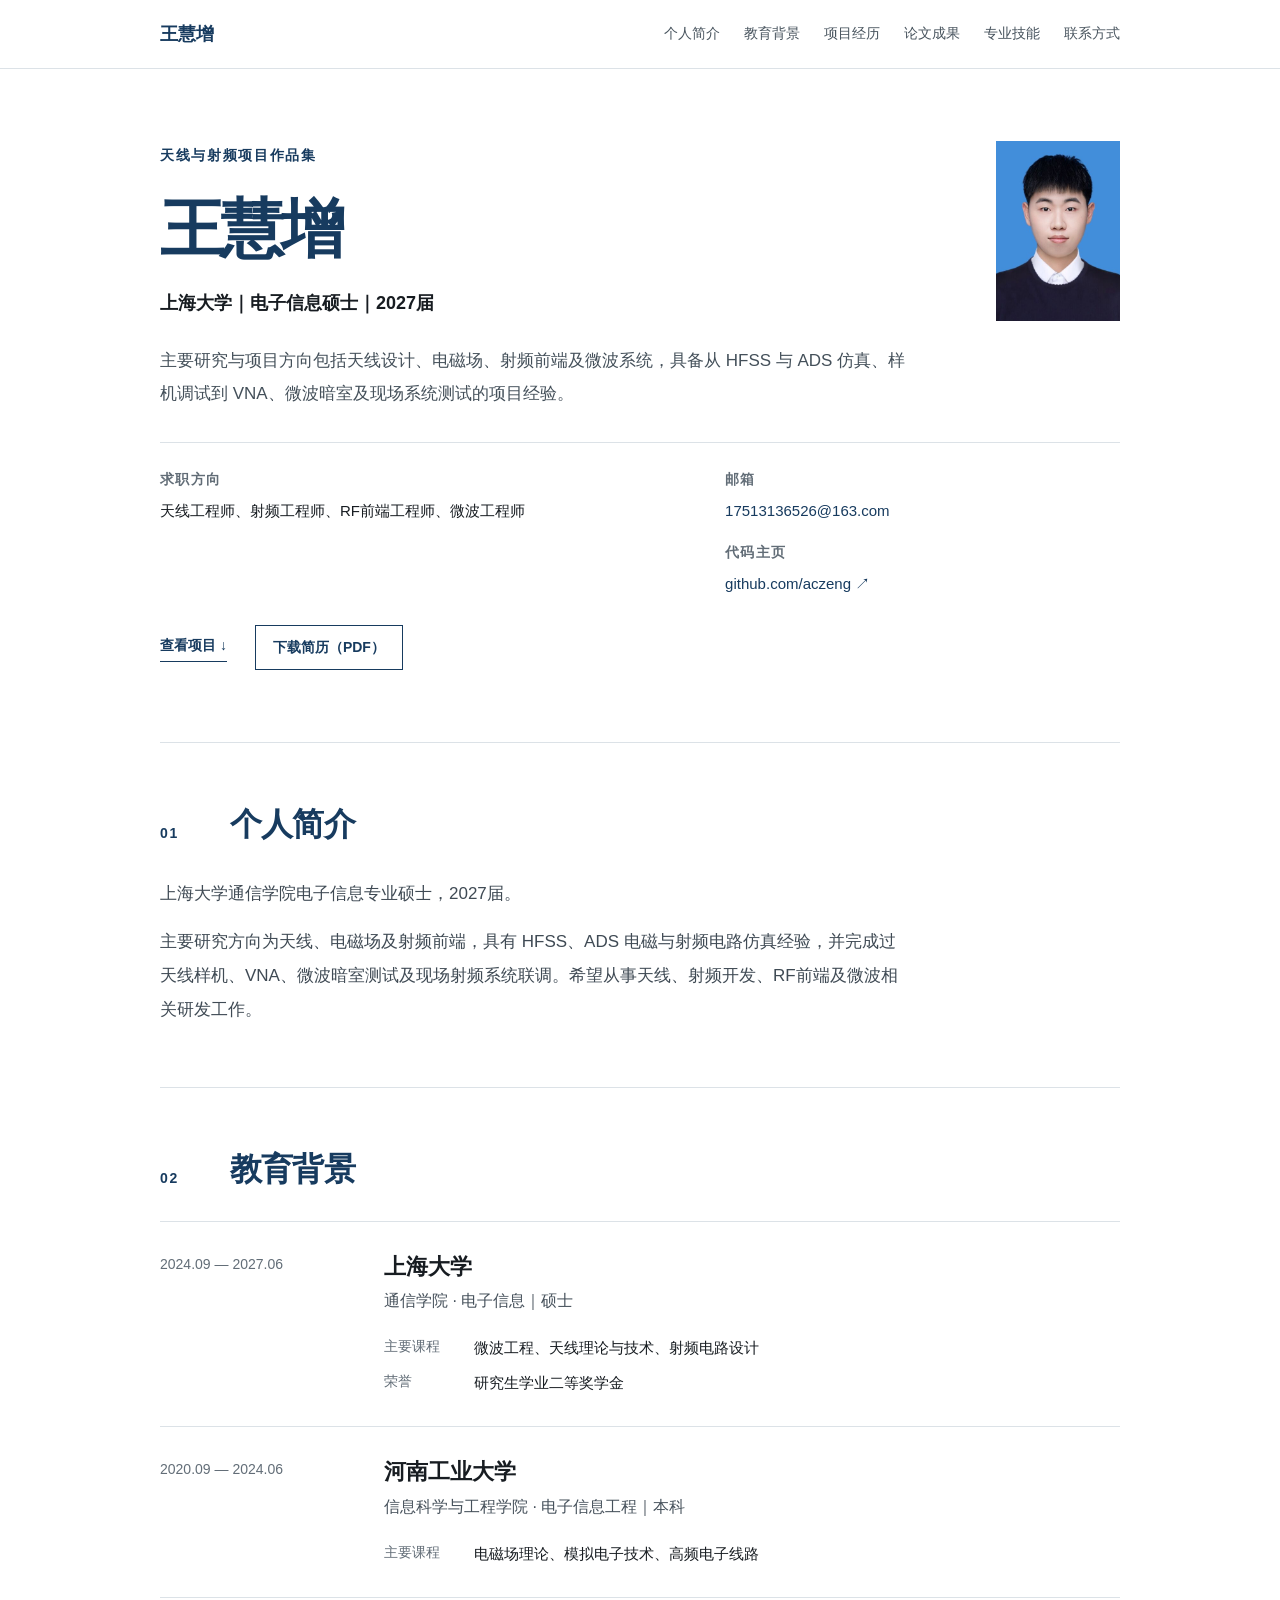
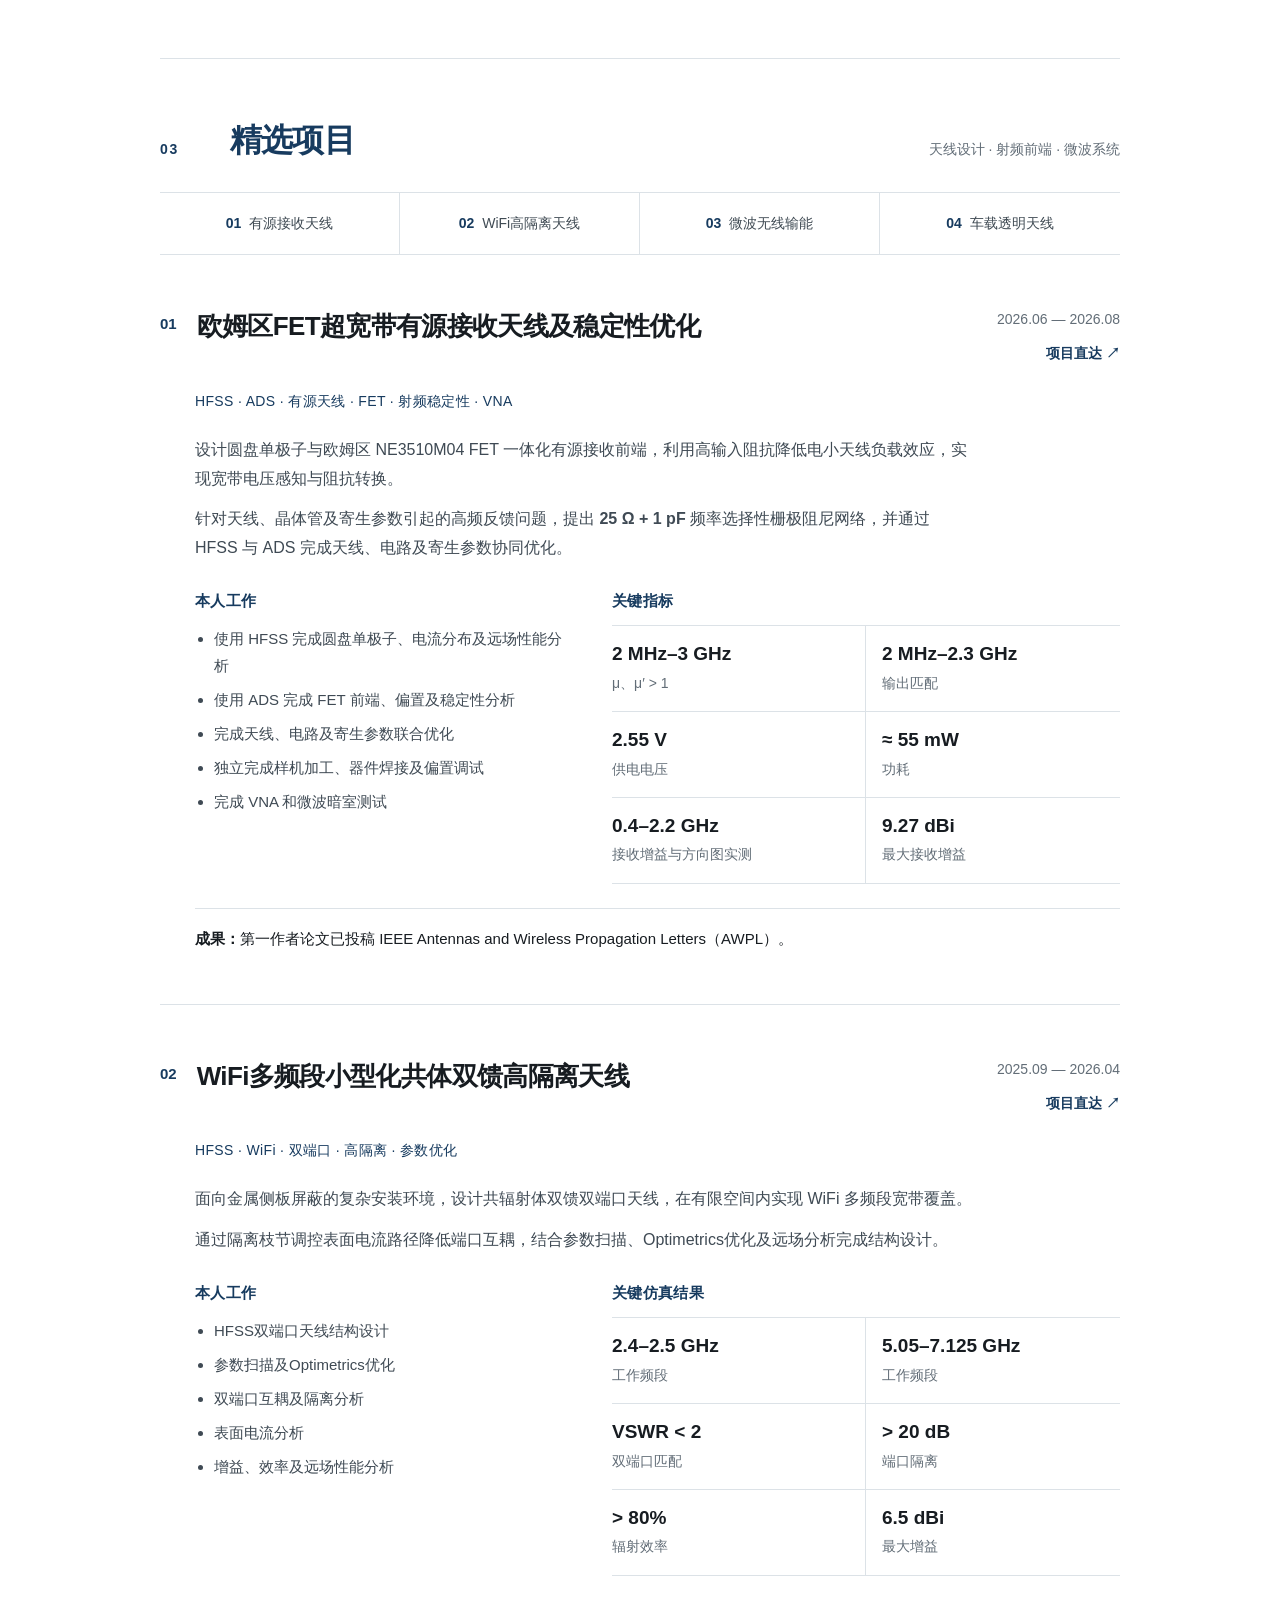
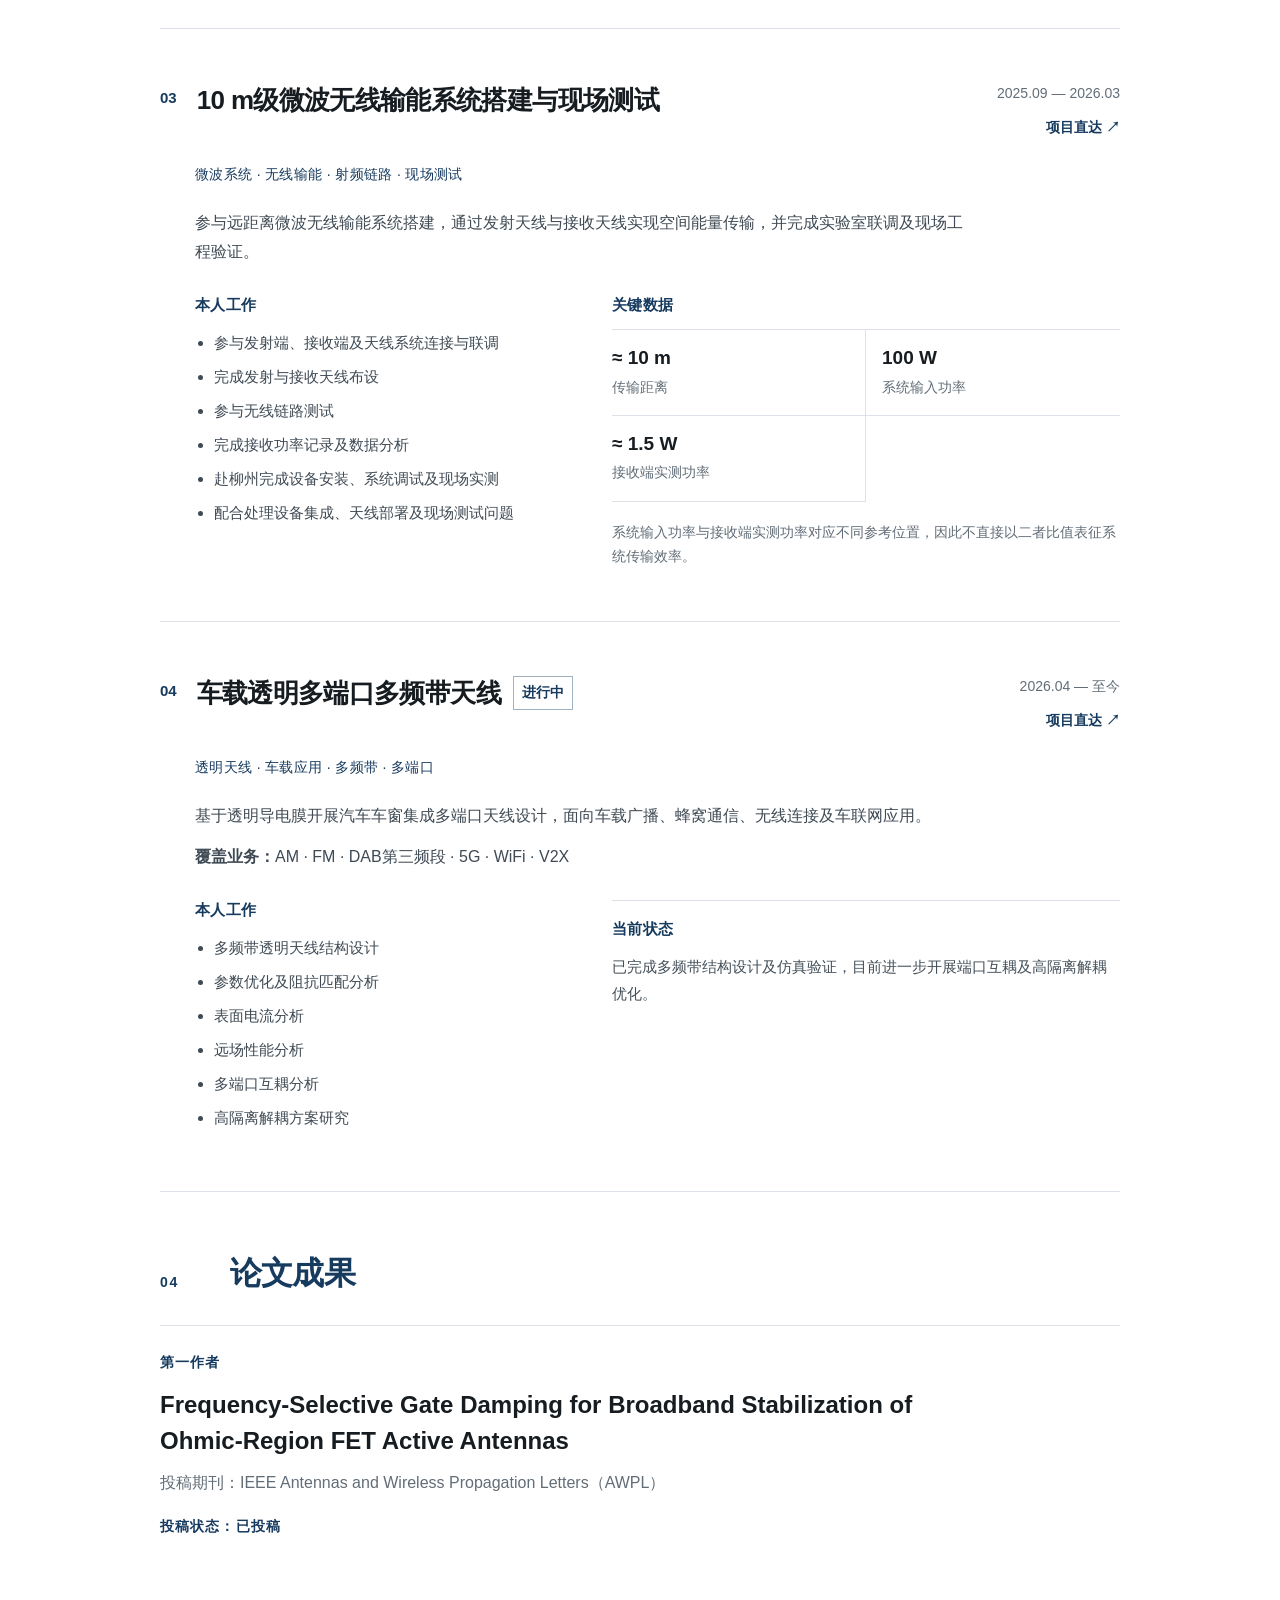
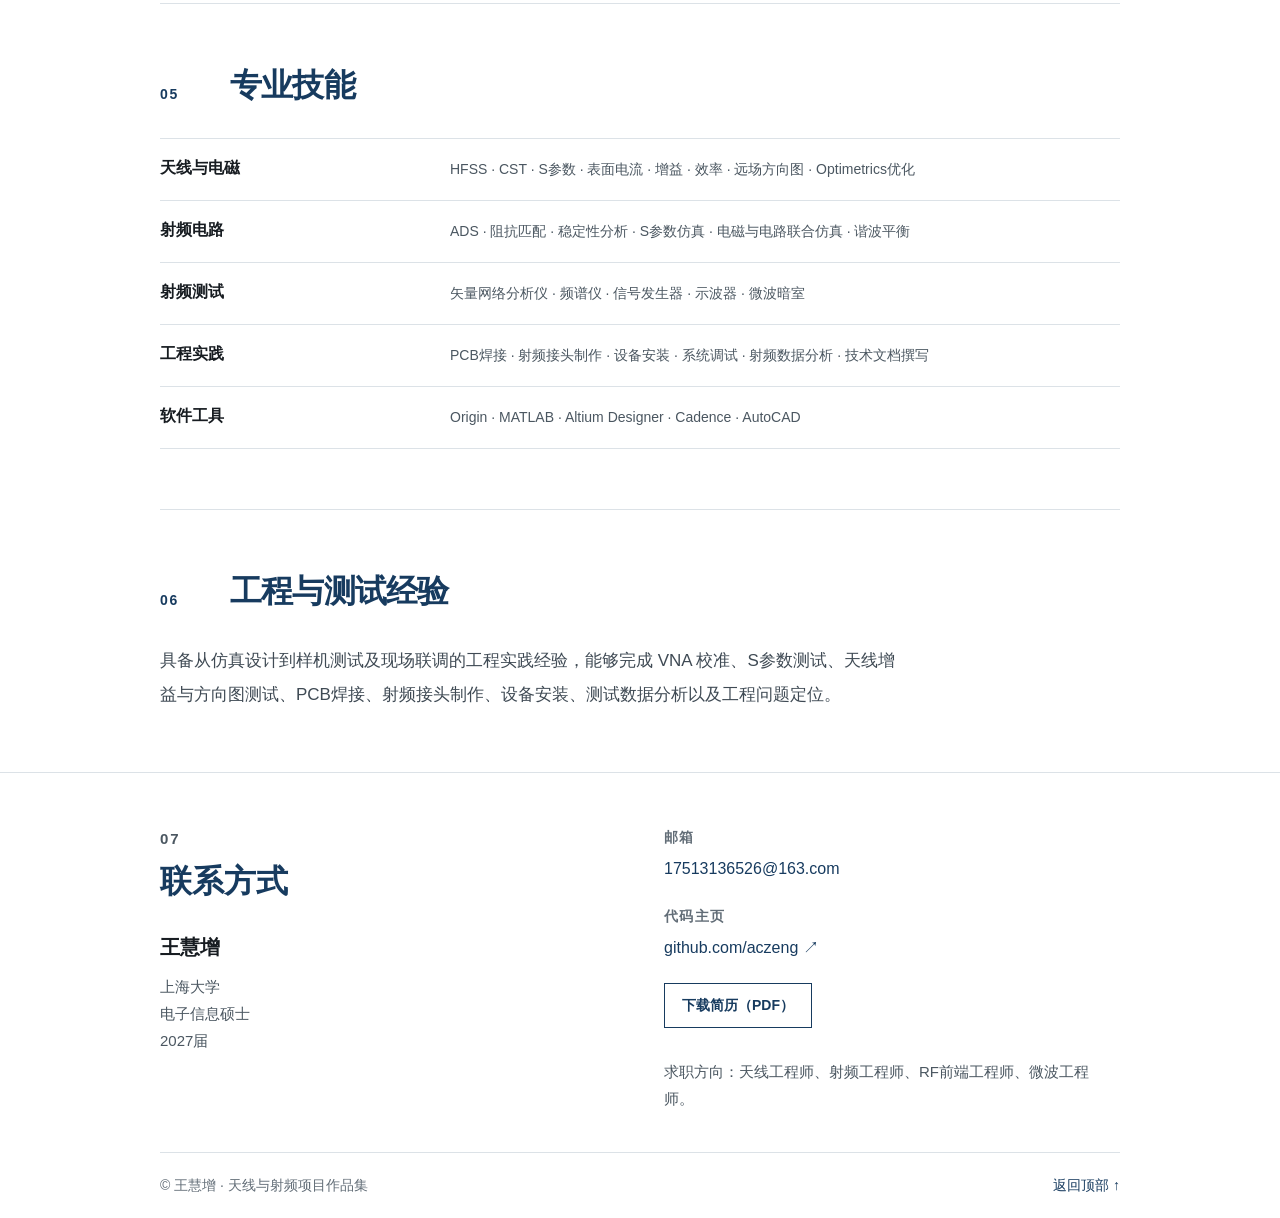
==== commit 0d848fa3: "恢复论文英文题目与英文期刊名称" ====
--- a/index.html
+++ b/index.html
@@ -85,7 +85,7 @@
           <div><h4>本人工作</h4><ul><li>使用 HFSS 完成圆盘单极子、电流分布及远场性能分析</li><li>使用 ADS 完成 FET 前端、偏置及稳定性分析</li><li>完成天线、电路及寄生参数联合优化</li><li>独立完成样机加工、器件焊接及偏置调试</li><li>完成 VNA 和微波暗室测试</li></ul></div>
           <div><h4>关键指标</h4><dl class="metric-grid"><div><dt>2 MHz–3 GHz</dt><dd>μ、μ′ &gt; 1</dd></div><div><dt>2 MHz–2.3 GHz</dt><dd>输出匹配</dd></div><div><dt>2.55 V</dt><dd>供电电压</dd></div><div><dt>≈ 55 mW</dt><dd>功耗</dd></div><div><dt>0.4–2.2 GHz</dt><dd>接收增益与方向图实测</dd></div><div><dt>9.27 dBi</dt><dd>最大接收增益</dd></div></dl></div>
         </div>
-        <p class="project-outcome"><strong>成果：</strong>第一作者论文已投稿 IEEE《天线与无线传播快报》（AWPL）。</p>
+        <p class="project-outcome"><strong>成果：</strong>第一作者论文已投稿 IEEE Antennas and Wireless Propagation Letters（AWPL）。</p>
       </article>
 
       <article class="project" id="wifi-antenna">
@@ -130,7 +130,7 @@
 
     <section class="section container" id="publication">
       <div class="section-heading"><p class="section-label">04</p><h2>论文成果</h2></div>
-      <article class="publication"><p class="publication-role">第一作者 · 论文题目（中文译名）</p><h3>用于欧姆区FET有源天线宽带稳定的频率选择性栅极阻尼</h3><p>投稿期刊：IEEE《天线与无线传播快报》（AWPL）</p><p class="publication-status">投稿状态：已投稿</p></article>
+      <article class="publication"><p class="publication-role">第一作者</p><h3 lang="en">Frequency-Selective Gate Damping for Broadband Stabilization of Ohmic-Region FET Active Antennas</h3><p>投稿期刊：<span lang="en">IEEE Antennas and Wireless Propagation Letters</span>（AWPL）</p><p class="publication-status">投稿状态：已投稿</p></article>
     </section>
 
     <section class="section container" id="skills">
